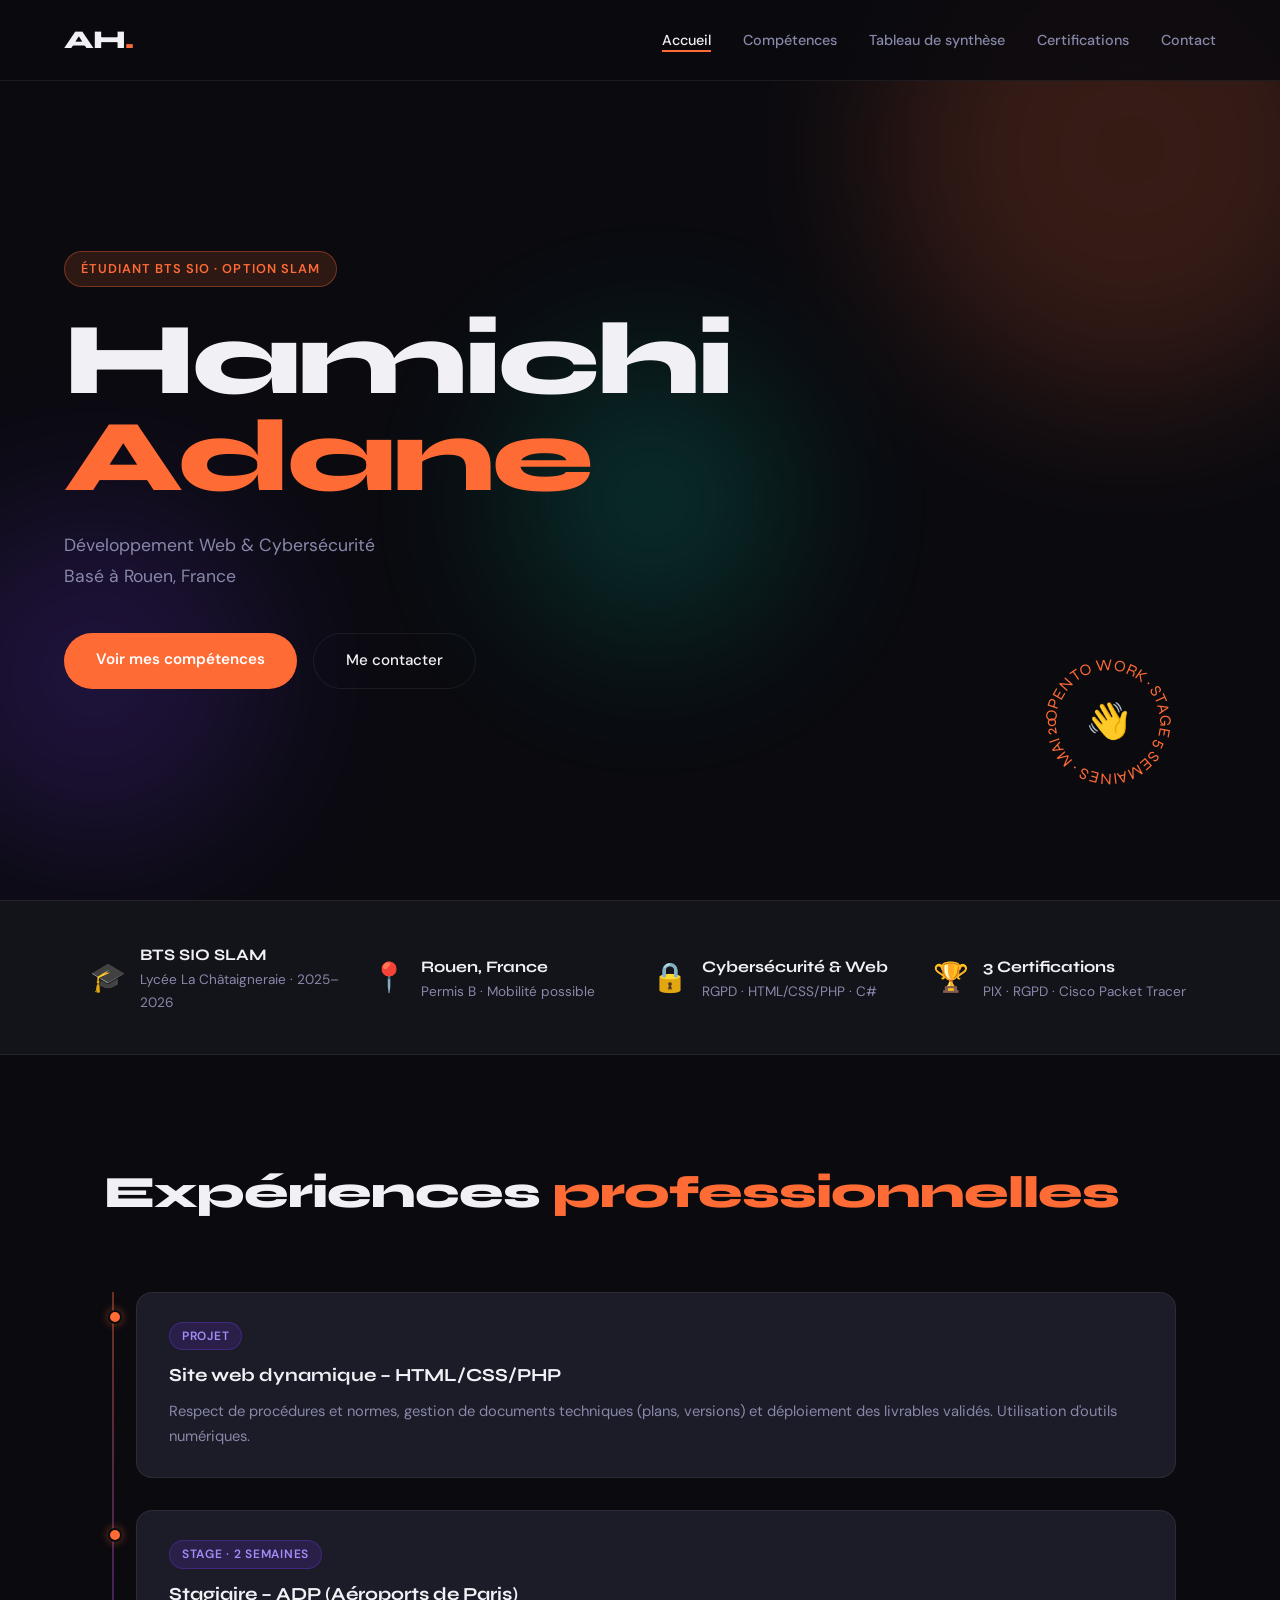
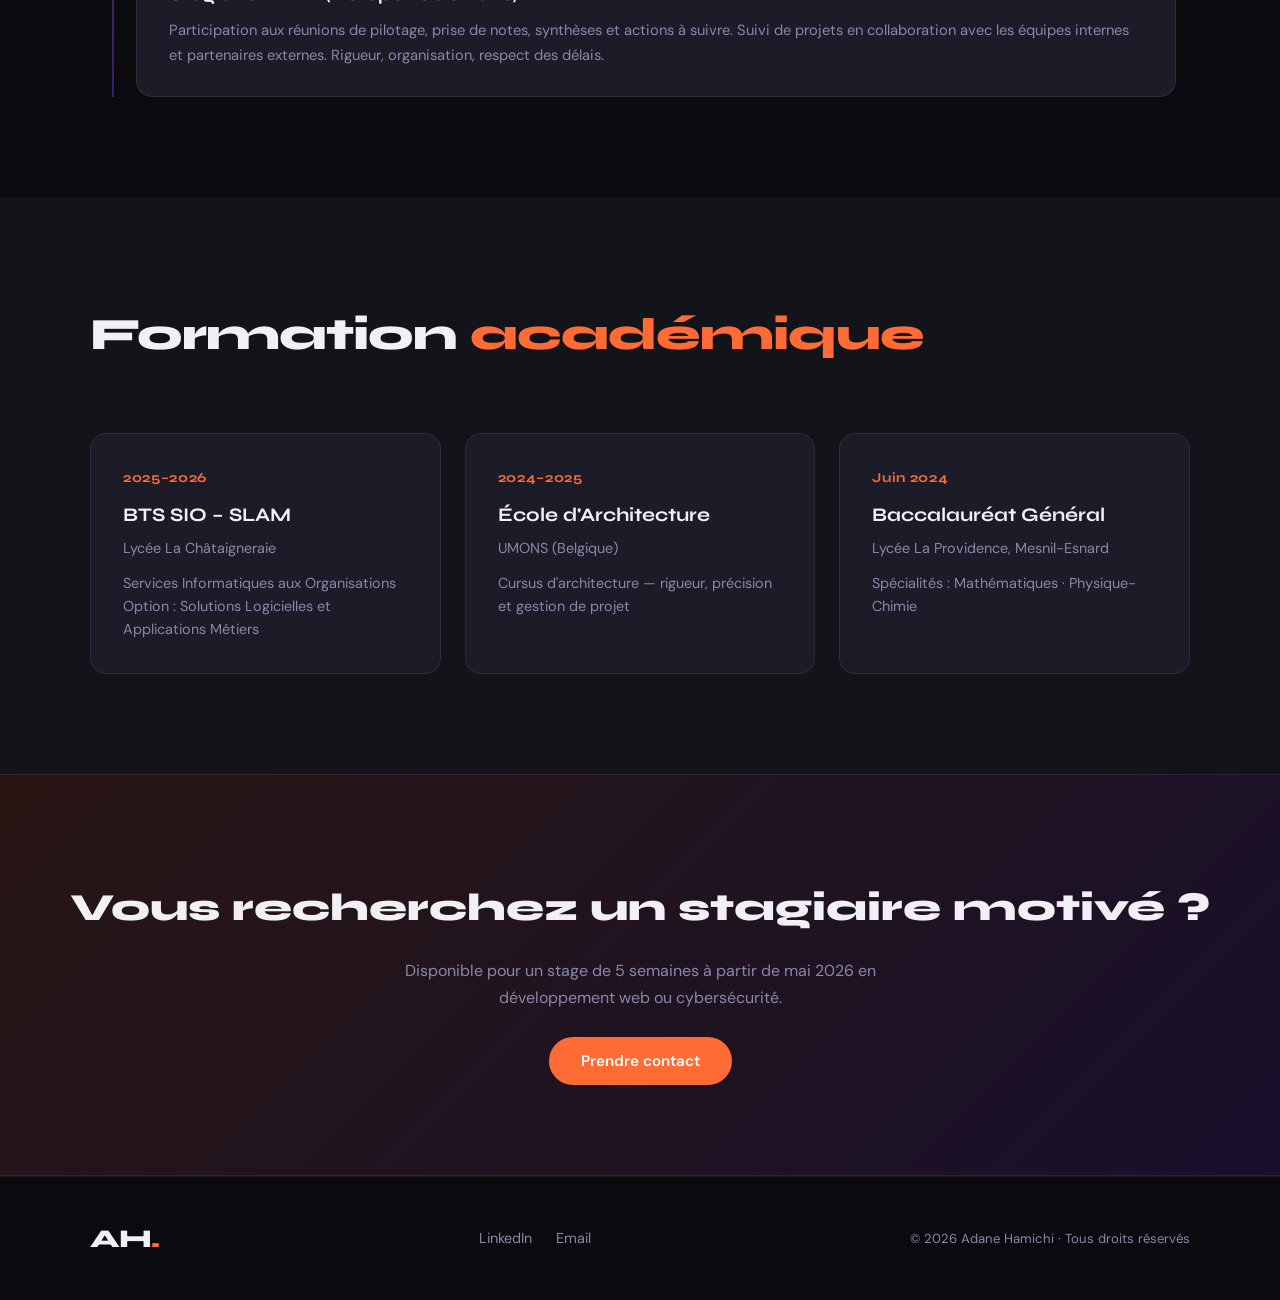
==== index.html @ 5dee163d "Add files via upload" ====
<!DOCTYPE html>
<html lang="fr">
<head>
  <meta charset="UTF-8" />
  <meta name="viewport" content="width=device-width, initial-scale=1.0"/>
  <title>Adane Hamichi – Portfolio</title>
  <link rel="stylesheet" href="style.css" />
  <link href="https://fonts.googleapis.com/css2?family=Syne:wght@400;600;700;800&family=DM+Sans:ital,wght@0,300;0,400;0,500;1,300&display=swap" rel="stylesheet">
</head>
<body>

  <!-- NAV -->
  <nav class="navbar">
    <div class="nav-logo">AH<span class="dot">.</span></div>
    <ul class="nav-links">
      <li><a href="index.html" class="active">Accueil</a></li>
      <li><a href="competences.html">Compétences</a></li>
      <li><a href="synthese.html">Tableau de synthèse</a></li>
      <li><a href="certifications.html">Certifications</a></li>
      <li><a href="contact.html">Contact</a></li>
    </ul>
    <div class="burger" onclick="toggleMenu()">&#9776;</div>
  </nav>

  <!-- HERO -->
  <section class="hero">
    <div class="hero-bg">
      <div class="blob blob1"></div>
      <div class="blob blob2"></div>
      <div class="blob blob3"></div>
    </div>
    <div class="hero-content">
      <span class="tag animate-fade">Étudiant BTS SIO · Option SLAM</span>
      <h1 class="animate-up">Hamichi<br><span class="accent">Adane</span></h1>
      <p class="hero-sub animate-up delay1">Développement Web &amp; Cybersécurité<br>Basé à Rouen, France</p>
      <div class="hero-btns animate-up delay2">
        <a href="competences.html" class="btn-primary">Voir mes compétences</a>
        <a href="contact.html" class="btn-outline">Me contacter</a>
      </div>
    </div>
    <div class="hero-badge animate-fade delay3">
      <div class="badge-ring">
        <svg viewBox="0 0 100 100" class="badge-svg">
          <path id="circle" d="M 50,50 m -37,0 a 37,37 0 1,1 74,0 a 37,37 0 1,1 -74,0" fill="none"/>
          <text font-size="11.5" fill="var(--accent)" font-family="Syne">
            <textPath href="#circle">OPEN TO WORK · STAGE 5 SEMAINES · MAI 2026 · </textPath>
          </text>
        </svg>
        <div class="badge-center">👋</div>
      </div>
    </div>
  </section>

  <!-- ABOUT STRIP -->
  <section class="about-strip">
    <div class="strip-grid">
      <div class="strip-card">
        <span class="strip-icon">🎓</span>
        <div>
          <strong>BTS SIO SLAM</strong>
          <p>Lycée La Châtaigneraie · 2025–2026</p>
        </div>
      </div>
      <div class="strip-card">
        <span class="strip-icon">📍</span>
        <div>
          <strong>Rouen, France</strong>
          <p>Permis B · Mobilité possible</p>
        </div>
      </div>
      <div class="strip-card">
        <span class="strip-icon">🔒</span>
        <div>
          <strong>Cybersécurité &amp; Web</strong>
          <p>RGPD · HTML/CSS/PHP · C#</p>
        </div>
      </div>
      <div class="strip-card">
        <span class="strip-icon">🏆</span>
        <div>
          <strong>3 Certifications</strong>
          <p>PIX · RGPD · Cisco Packet Tracer</p>
        </div>
      </div>
    </div>
  </section>

  <!-- EXPERIENCE -->
  <section class="section">
    <h2 class="section-title">Expériences <span class="accent">professionnelles</span></h2>
    <div class="timeline">
      <div class="tl-item">
        <div class="tl-dot"></div>
        <div class="tl-card">
          <span class="tl-tag">Projet</span>
          <h3>Site web dynamique – HTML/CSS/PHP</h3>
          <p>Respect de procédures et normes, gestion de documents techniques (plans, versions) et déploiement des livrables validés. Utilisation d'outils numériques.</p>
        </div>
      </div>
      <div class="tl-item">
        <div class="tl-dot"></div>
        <div class="tl-card">
          <span class="tl-tag">Stage · 2 semaines</span>
          <h3>Stagiaire – ADP (Aéroports de Paris)</h3>
          <p>Participation aux réunions de pilotage, prise de notes, synthèses et actions à suivre. Suivi de projets en collaboration avec les équipes internes et partenaires externes. Rigueur, organisation, respect des délais.</p>
        </div>
      </div>
    </div>
  </section>

  <!-- FORMATIONS -->
  <section class="section section-dark">
    <h2 class="section-title">Formation <span class="accent">académique</span></h2>
    <div class="edu-grid">
      <div class="edu-card">
        <div class="edu-year">2025–2026</div>
        <h3>BTS SIO – SLAM</h3>
        <p>Lycée La Châtaigneraie</p>
        <p class="edu-detail">Services Informatiques aux Organisations<br>Option : Solutions Logicielles et Applications Métiers</p>
      </div>
      <div class="edu-card">
        <div class="edu-year">2024–2025</div>
        <h3>École d'Architecture</h3>
        <p>UMONS (Belgique)</p>
        <p class="edu-detail">Cursus d'architecture — rigueur, précision et gestion de projet</p>
      </div>
      <div class="edu-card">
        <div class="edu-year">Juin 2024</div>
        <h3>Baccalauréat Général</h3>
        <p>Lycée La Providence, Mesnil-Esnard</p>
        <p class="edu-detail">Spécialités : Mathématiques · Physique-Chimie</p>
      </div>
    </div>
  </section>

  <!-- CTA -->
  <section class="cta-section">
    <h2>Vous recherchez un stagiaire motivé ?</h2>
    <p>Disponible pour un stage de 5 semaines à partir de mai 2026 en développement web ou cybersécurité.</p>
    <a href="contact.html" class="btn-primary">Prendre contact</a>
  </section>

  <!-- FOOTER -->
  <footer class="footer">
    <div class="footer-inner">
      <span class="nav-logo">AH<span class="dot">.</span></span>
      <div class="footer-links">
        <a href="https://www.linkedin.com/in/adane-hamichi-792073328/" target="_blank">LinkedIn</a>
        <a href="mailto:adane.hamichi@campus-la-chataigneraie.org">Email</a>
      </div>
      <p>© 2026 Adane Hamichi · Tous droits réservés</p>
    </div>
  </footer>

  <script>
    function toggleMenu() {
      document.querySelector('.nav-links').classList.toggle('open');
    }
  </script>
</body>
</html>
---- style.css ----
/* ===========================
   ROOT & RESET
=========================== */
:root {
  --bg: #0a0a0f;
  --surface: #13131a;
  --surface2: #1c1c28;
  --accent: #ff6b35;
  --accent2: #7c3aff;
  --accent3: #00d4aa;
  --text: #f0f0f5;
  --text-muted: #8888aa;
  --border: rgba(255,255,255,0.07);
  --radius: 16px;
  --font-head: 'Syne', sans-serif;
  --font-body: 'DM Sans', sans-serif;
}

*, *::before, *::after { box-sizing: border-box; margin: 0; padding: 0; }
html { scroll-behavior: smooth; }

body {
  background: var(--bg);
  color: var(--text);
  font-family: var(--font-body);
  font-size: 16px;
  line-height: 1.7;
  overflow-x: hidden;
}

a { text-decoration: none; color: inherit; }
ul { list-style: none; }
img { max-width: 100%; display: block; }

/* ===========================
   NAVBAR
=========================== */
.navbar {
  position: fixed;
  top: 0; left: 0; right: 0;
  z-index: 1000;
  display: flex;
  align-items: center;
  justify-content: space-between;
  padding: 18px 5%;
  background: rgba(10,10,15,0.85);
  backdrop-filter: blur(16px);
  border-bottom: 1px solid var(--border);
}

.nav-logo {
  font-family: var(--font-head);
  font-size: 1.6rem;
  font-weight: 800;
  letter-spacing: -1px;
}
.nav-logo .dot { color: var(--accent); }

.nav-links {
  display: flex;
  gap: 2rem;
}
.nav-links a {
  font-size: 0.9rem;
  font-weight: 500;
  color: var(--text-muted);
  transition: color 0.2s;
  position: relative;
}
.nav-links a::after {
  content: '';
  position: absolute;
  bottom: -3px; left: 0;
  height: 2px; width: 0;
  background: var(--accent);
  transition: width 0.3s;
}
.nav-links a:hover, .nav-links a.active {
  color: var(--text);
}
.nav-links a:hover::after, .nav-links a.active::after {
  width: 100%;
}

.burger {
  display: none;
  font-size: 1.5rem;
  cursor: pointer;
  color: var(--text);
}

/* ===========================
   HERO
=========================== */
.hero {
  min-height: 100vh;
  display: flex;
  align-items: center;
  padding: 120px 5% 80px;
  position: relative;
  overflow: hidden;
}

.hero-bg {
  position: absolute;
  inset: 0;
  z-index: 0;
}

.blob {
  position: absolute;
  border-radius: 50%;
  filter: blur(80px);
  opacity: 0.18;
}
.blob1 {
  width: 500px; height: 500px;
  background: var(--accent);
  top: -100px; right: -100px;
  animation: float1 8s ease-in-out infinite;
}
.blob2 {
  width: 350px; height: 350px;
  background: var(--accent2);
  bottom: 50px; left: -80px;
  animation: float2 10s ease-in-out infinite;
}
.blob3 {
  width: 280px; height: 280px;
  background: var(--accent3);
  top: 40%; left: 40%;
  animation: float1 12s ease-in-out infinite reverse;
}

@keyframes float1 {
  0%,100% { transform: translateY(0) scale(1); }
  50% { transform: translateY(-30px) scale(1.05); }
}
@keyframes float2 {
  0%,100% { transform: translateY(0) scale(1); }
  50% { transform: translateY(20px) scale(0.95); }
}

.hero-content {
  position: relative;
  z-index: 1;
  max-width: 650px;
}

.tag {
  display: inline-block;
  background: rgba(255,107,53,0.15);
  border: 1px solid rgba(255,107,53,0.35);
  color: var(--accent);
  font-size: 0.8rem;
  font-weight: 600;
  letter-spacing: 0.08em;
  text-transform: uppercase;
  padding: 6px 16px;
  border-radius: 100px;
  margin-bottom: 24px;
}

.hero-content h1 {
  font-family: var(--font-head);
  font-size: clamp(3.5rem, 8vw, 7rem);
  font-weight: 800;
  line-height: 0.95;
  letter-spacing: -3px;
  margin-bottom: 24px;
}

.accent { color: var(--accent); }

.hero-sub {
  font-size: 1.1rem;
  color: var(--text-muted);
  margin-bottom: 40px;
  line-height: 1.8;
}

.hero-btns {
  display: flex;
  gap: 16px;
  flex-wrap: wrap;
}

.btn-primary {
  background: var(--accent);
  color: #fff;
  padding: 14px 32px;
  border-radius: 100px;
  font-weight: 600;
  font-size: 0.95rem;
  transition: transform 0.2s, box-shadow 0.2s;
  box-shadow: 0 0 0 0 rgba(255,107,53,0.4);
}
.btn-primary:hover {
  transform: translateY(-2px);
  box-shadow: 0 8px 30px rgba(255,107,53,0.35);
}

.btn-outline {
  border: 1.5px solid var(--border);
  color: var(--text);
  padding: 14px 32px;
  border-radius: 100px;
  font-weight: 500;
  font-size: 0.95rem;
  transition: border-color 0.2s, background 0.2s;
}
.btn-outline:hover {
  border-color: var(--accent);
  background: rgba(255,107,53,0.08);
}

.hero-badge {
  position: absolute;
  right: 8%;
  bottom: 12%;
  z-index: 1;
}
.badge-ring {
  position: relative;
  width: 140px; height: 140px;
}
.badge-svg {
  width: 140px; height: 140px;
  animation: spin 18s linear infinite;
}
@keyframes spin { to { transform: rotate(360deg); } }
.badge-center {
  position: absolute;
  inset: 0;
  display: flex;
  align-items: center;
  justify-content: center;
  font-size: 2.2rem;
}

/* ===========================
   ANIMATIONS
=========================== */
.animate-fade { animation: fadeIn 0.8s ease both; }
.animate-up { animation: slideUp 0.8s ease both; }
.delay1 { animation-delay: 0.2s; }
.delay2 { animation-delay: 0.4s; }
.delay3 { animation-delay: 0.6s; }

@keyframes fadeIn {
  from { opacity: 0; }
  to { opacity: 1; }
}
@keyframes slideUp {
  from { opacity: 0; transform: translateY(30px); }
  to { opacity: 1; transform: translateY(0); }
}

/* ===========================
   ABOUT STRIP
=========================== */
.about-strip {
  background: var(--surface);
  border-top: 1px solid var(--border);
  border-bottom: 1px solid var(--border);
  padding: 40px 5%;
}
.strip-grid {
  display: grid;
  grid-template-columns: repeat(auto-fit, minmax(200px, 1fr));
  gap: 24px;
  max-width: 1100px;
  margin: 0 auto;
}
.strip-card {
  display: flex;
  align-items: center;
  gap: 14px;
}
.strip-icon {
  font-size: 1.8rem;
  flex-shrink: 0;
}
.strip-card strong {
  font-family: var(--font-head);
  font-size: 1rem;
  display: block;
}
.strip-card p {
  color: var(--text-muted);
  font-size: 0.85rem;
}

/* ===========================
   SECTIONS
=========================== */
.section {
  padding: 100px 5%;
  max-width: 1200px;
  margin: 0 auto;
}
.section-dark {
  background: var(--surface);
  max-width: 100%;
  padding: 100px 5%;
}
.section-dark > * { max-width: 1100px; margin-left: auto; margin-right: auto; }

.section-title {
  font-family: var(--font-head);
  font-size: clamp(1.8rem, 4vw, 2.8rem);
  font-weight: 800;
  letter-spacing: -1px;
  margin-bottom: 60px;
}

/* ===========================
   TIMELINE
=========================== */
.timeline {
  display: flex;
  flex-direction: column;
  gap: 32px;
  position: relative;
  padding-left: 32px;
}
.timeline::before {
  content: '';
  position: absolute;
  left: 8px;
  top: 0; bottom: 0;
  width: 2px;
  background: linear-gradient(to bottom, var(--accent), var(--accent2));
  opacity: 0.4;
}

.tl-item {
  position: relative;
}
.tl-dot {
  position: absolute;
  left: -28px;
  top: 18px;
  width: 14px; height: 14px;
  background: var(--accent);
  border-radius: 50%;
  border: 2px solid var(--bg);
  box-shadow: 0 0 10px rgba(255,107,53,0.5);
}

.tl-card {
  background: var(--surface2);
  border: 1px solid var(--border);
  border-radius: var(--radius);
  padding: 28px 32px;
  transition: border-color 0.2s;
}
.tl-card:hover {
  border-color: rgba(255,107,53,0.4);
}
.tl-tag {
  display: inline-block;
  background: rgba(124,58,255,0.15);
  border: 1px solid rgba(124,58,255,0.3);
  color: #a78bfa;
  font-size: 0.75rem;
  font-weight: 600;
  padding: 3px 12px;
  border-radius: 100px;
  margin-bottom: 10px;
  text-transform: uppercase;
  letter-spacing: 0.06em;
}
.tl-card h3 {
  font-family: var(--font-head);
  font-size: 1.15rem;
  font-weight: 700;
  margin-bottom: 8px;
}
.tl-card p { color: var(--text-muted); font-size: 0.92rem; }

/* ===========================
   EDU GRID
=========================== */
.edu-grid {
  display: grid;
  grid-template-columns: repeat(auto-fit, minmax(280px, 1fr));
  gap: 24px;
  max-width: 1100px;
  margin: 0 auto;
}
.edu-card {
  background: var(--surface2);
  border: 1px solid var(--border);
  border-radius: var(--radius);
  padding: 32px;
  transition: transform 0.2s, border-color 0.2s;
}
.edu-card:hover {
  transform: translateY(-4px);
  border-color: rgba(255,107,53,0.35);
}
.edu-year {
  color: var(--accent);
  font-family: var(--font-head);
  font-size: 0.85rem;
  font-weight: 700;
  letter-spacing: 0.05em;
  margin-bottom: 10px;
}
.edu-card h3 {
  font-family: var(--font-head);
  font-size: 1.2rem;
  font-weight: 700;
  margin-bottom: 4px;
}
.edu-card > p { color: var(--text-muted); font-size: 0.9rem; }
.edu-detail {
  margin-top: 12px;
  color: var(--text-muted);
  font-size: 0.85rem;
  line-height: 1.6;
}

/* ===========================
   CTA
=========================== */
.cta-section {
  background: linear-gradient(135deg, rgba(255,107,53,0.12), rgba(124,58,255,0.12));
  border-top: 1px solid var(--border);
  border-bottom: 1px solid var(--border);
  padding: 100px 5%;
  text-align: center;
}
.cta-section h2 {
  font-family: var(--font-head);
  font-size: clamp(1.6rem, 4vw, 2.4rem);
  font-weight: 800;
  margin-bottom: 16px;
}
.cta-section p {
  color: var(--text-muted);
  max-width: 500px;
  margin: 0 auto 36px;
}

/* ===========================
   FOOTER
=========================== */
.footer {
  padding: 40px 5%;
  border-top: 1px solid var(--border);
}
.footer-inner {
  max-width: 1100px;
  margin: 0 auto;
  display: flex;
  align-items: center;
  justify-content: space-between;
  flex-wrap: wrap;
  gap: 16px;
}
.footer-links {
  display: flex;
  gap: 24px;
}
.footer-links a {
  color: var(--text-muted);
  font-size: 0.9rem;
  transition: color 0.2s;
}
.footer-links a:hover { color: var(--accent); }
.footer p { color: var(--text-muted); font-size: 0.82rem; }

/* ===========================
   PAGE HERO (inner pages)
=========================== */
.page-hero {
  padding: 140px 5% 60px;
  text-align: center;
  position: relative;
  overflow: hidden;
}
.page-hero::before {
  content: '';
  position: absolute;
  top: 0; left: 50%;
  transform: translateX(-50%);
  width: 600px; height: 300px;
  background: radial-gradient(ellipse, rgba(255,107,53,0.12) 0%, transparent 70%);
}
.page-hero h1 {
  font-family: var(--font-head);
  font-size: clamp(2.5rem, 6vw, 5rem);
  font-weight: 800;
  letter-spacing: -2px;
  margin-bottom: 16px;
  position: relative;
}
.page-hero p {
  color: var(--text-muted);
  font-size: 1.05rem;
  max-width: 500px;
  margin: 0 auto;
  position: relative;
}

/* ===========================
   SKILL BARS (competences)
=========================== */
.skills-section {
  padding: 60px 5% 100px;
  max-width: 1100px;
  margin: 0 auto;
}

.skills-grid {
  display: grid;
  grid-template-columns: repeat(auto-fit, minmax(320px, 1fr));
  gap: 40px;
  margin-bottom: 60px;
}

.skill-group h3 {
  font-family: var(--font-head);
  font-size: 1rem;
  font-weight: 700;
  letter-spacing: 0.06em;
  text-transform: uppercase;
  color: var(--accent);
  margin-bottom: 20px;
  padding-bottom: 10px;
  border-bottom: 1px solid var(--border);
}

.skill-item {
  margin-bottom: 18px;
}
.skill-label {
  display: flex;
  justify-content: space-between;
  margin-bottom: 6px;
  font-size: 0.9rem;
}
.skill-label span:last-child { color: var(--text-muted); font-size: 0.8rem; }
.skill-bar {
  height: 6px;
  background: var(--surface2);
  border-radius: 100px;
  overflow: hidden;
}
.skill-fill {
  height: 100%;
  border-radius: 100px;
  background: linear-gradient(90deg, var(--accent), var(--accent2));
  transform-origin: left;
  animation: grow 1s ease both;
  animation-delay: var(--d, 0s);
}
@keyframes grow {
  from { transform: scaleX(0); }
  to { transform: scaleX(1); }
}

.tech-tags {
  display: flex;
  flex-wrap: wrap;
  gap: 10px;
  margin-top: 16px;
}
.tech-tag {
  background: var(--surface2);
  border: 1px solid var(--border);
  padding: 6px 16px;
  border-radius: 100px;
  font-size: 0.85rem;
  transition: border-color 0.2s, color 0.2s;
}
.tech-tag:hover {
  border-color: var(--accent);
  color: var(--accent);
}

/* ===========================
   TABLEAU DE SYNTHESE
=========================== */
.synthese-section {
  padding: 60px 5% 100px;
  max-width: 1300px;
  margin: 0 auto;
  overflow-x: auto;
}

.synthese-info {
  display: grid;
  grid-template-columns: repeat(auto-fit, minmax(240px, 1fr));
  gap: 20px;
  margin-bottom: 50px;
}
.info-card {
  background: var(--surface);
  border: 1px solid var(--border);
  border-radius: var(--radius);
  padding: 20px 24px;
}
.info-card label {
  display: block;
  color: var(--text-muted);
  font-size: 0.78rem;
  text-transform: uppercase;
  letter-spacing: 0.07em;
  margin-bottom: 4px;
}
.info-card strong {
  font-family: var(--font-head);
  font-size: 1rem;
  font-weight: 700;
}
.info-card a { color: var(--accent); }
.info-card a:hover { text-decoration: underline; }

.synthese-table-wrap {
  overflow-x: auto;
  border-radius: var(--radius);
  border: 1px solid var(--border);
}

table {
  width: 100%;
  border-collapse: collapse;
  min-width: 900px;
}
thead th {
  background: var(--surface2);
  padding: 14px 16px;
  font-family: var(--font-head);
  font-size: 0.8rem;
  font-weight: 700;
  text-align: left;
  letter-spacing: 0.04em;
  border-bottom: 2px solid var(--border);
  color: var(--text-muted);
  text-transform: uppercase;
}
thead th:first-child { color: var(--accent); }
tbody tr {
  border-bottom: 1px solid var(--border);
  transition: background 0.15s;
}
tbody tr:hover { background: rgba(255,255,255,0.03); }
tbody td {
  padding: 14px 16px;
  font-size: 0.88rem;
  vertical-align: top;
}
.check {
  display: inline-block;
  width: 24px; height: 24px;
  background: rgba(0,212,170,0.2);
  border: 1.5px solid var(--accent3);
  border-radius: 6px;
  text-align: center;
  line-height: 22px;
  font-size: 0.9rem;
  color: var(--accent3);
}
.empty {
  display: inline-block;
  width: 24px; height: 24px;
  background: var(--surface2);
  border: 1.5px solid var(--border);
  border-radius: 6px;
}
.section-header td {
  background: var(--surface2);
  color: var(--accent);
  font-family: var(--font-head);
  font-weight: 700;
  font-size: 0.85rem;
  letter-spacing: 0.05em;
  text-transform: uppercase;
  padding: 10px 16px;
  border-bottom: 1px solid var(--border);
}

/* ===========================
   CERTIFICATIONS
=========================== */
.certs-section {
  padding: 60px 5% 100px;
  max-width: 1100px;
  margin: 0 auto;
}
.certs-grid {
  display: grid;
  grid-template-columns: repeat(auto-fit, minmax(300px, 1fr));
  gap: 28px;
}
.cert-card {
  background: var(--surface);
  border: 1px solid var(--border);
  border-radius: var(--radius);
  padding: 36px;
  position: relative;
  overflow: hidden;
  transition: transform 0.2s, border-color 0.2s;
}
.cert-card::before {
  content: '';
  position: absolute;
  top: 0; left: 0; right: 0;
  height: 3px;
  background: var(--card-color, var(--accent));
}
.cert-card:hover {
  transform: translateY(-6px);
  border-color: var(--card-color, var(--accent));
}
.cert-icon {
  font-size: 2.5rem;
  margin-bottom: 16px;
}
.cert-card h3 {
  font-family: var(--font-head);
  font-size: 1.3rem;
  font-weight: 800;
  margin-bottom: 8px;
}
.cert-card .cert-org {
  color: var(--text-muted);
  font-size: 0.88rem;
  margin-bottom: 16px;
}
.cert-card p {
  color: var(--text-muted);
  font-size: 0.88rem;
  line-height: 1.6;
}
.cert-badge {
  display: inline-block;
  margin-top: 20px;
  padding: 5px 14px;
  border-radius: 100px;
  font-size: 0.78rem;
  font-weight: 600;
  background: rgba(255,255,255,0.06);
  border: 1px solid var(--border);
}

/* ===========================
   CONTACT
=========================== */
.contact-section {
  padding: 60px 5% 100px;
  max-width: 900px;
  margin: 0 auto;
}
.contact-grid {
  display: grid;
  grid-template-columns: 1fr 1.5fr;
  gap: 60px;
}
.contact-info h3 {
  font-family: var(--font-head);
  font-size: 1.2rem;
  font-weight: 700;
  margin-bottom: 30px;
}
.contact-item {
  display: flex;
  align-items: flex-start;
  gap: 14px;
  margin-bottom: 24px;
}
.contact-item-icon {
  font-size: 1.3rem;
  flex-shrink: 0;
  margin-top: 2px;
}
.contact-item strong {
  display: block;
  font-size: 0.8rem;
  text-transform: uppercase;
  letter-spacing: 0.07em;
  color: var(--text-muted);
  margin-bottom: 2px;
}
.contact-item a { color: var(--accent); }
.contact-item a:hover { text-decoration: underline; }

.contact-form label {
  display: block;
  font-size: 0.82rem;
  text-transform: uppercase;
  letter-spacing: 0.06em;
  color: var(--text-muted);
  margin-bottom: 6px;
}
.contact-form input,
.contact-form textarea {
  width: 100%;
  background: var(--surface);
  border: 1px solid var(--border);
  border-radius: 10px;
  padding: 12px 16px;
  color: var(--text);
  font-family: var(--font-body);
  font-size: 0.95rem;
  transition: border-color 0.2s;
  margin-bottom: 20px;
  resize: vertical;
}
.contact-form input:focus,
.contact-form textarea:focus {
  outline: none;
  border-color: var(--accent);
}
.contact-form textarea { min-height: 140px; }
.contact-form .btn-primary { width: 100%; text-align: center; display: block; border: none; cursor: pointer; }

/* ===========================
   RESPONSIVE
=========================== */
@media (max-width: 768px) {
  .nav-links { display: none; flex-direction: column; position: fixed; top: 70px; left: 0; right: 0; background: var(--surface); padding: 20px 5%; border-bottom: 1px solid var(--border); gap: 16px; }
  .nav-links.open { display: flex; }
  .burger { display: block; }
  .hero { padding-top: 100px; }
  .hero-badge { display: none; }
  .contact-grid { grid-template-columns: 1fr; }
}
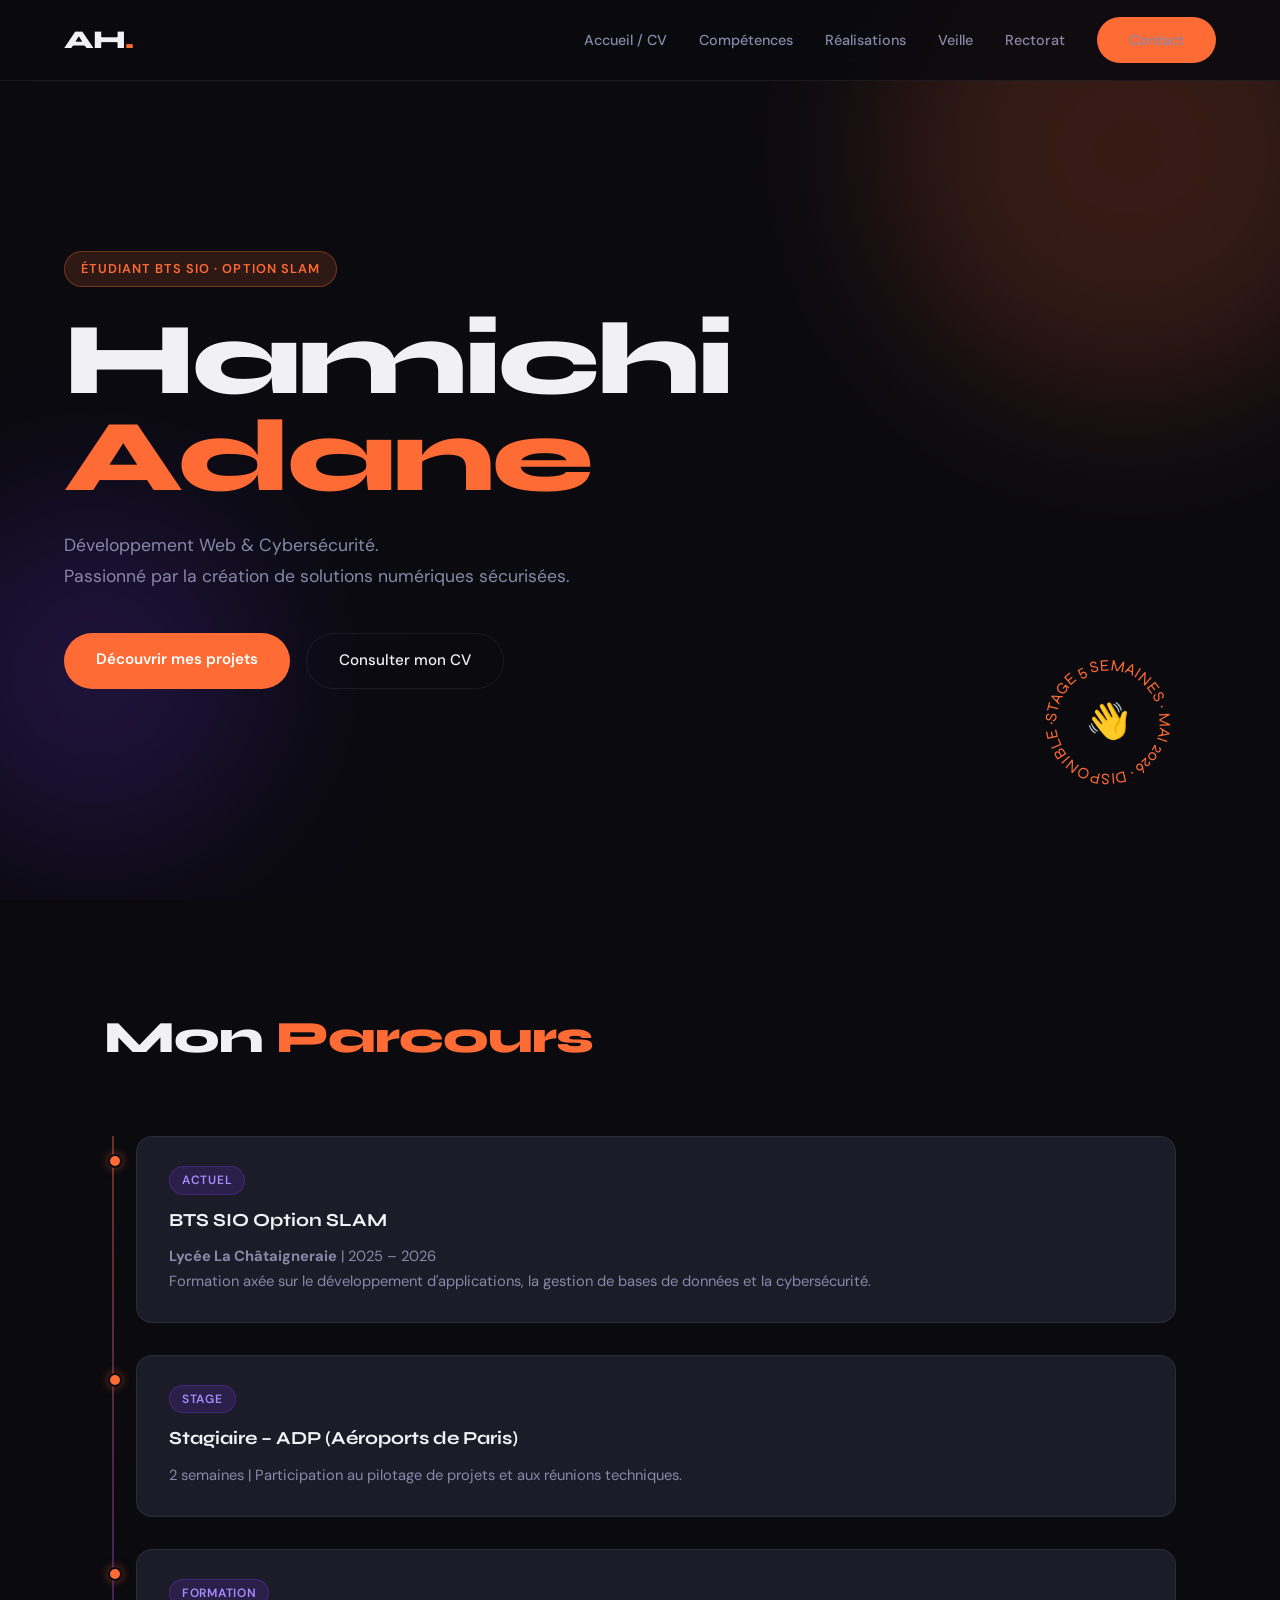
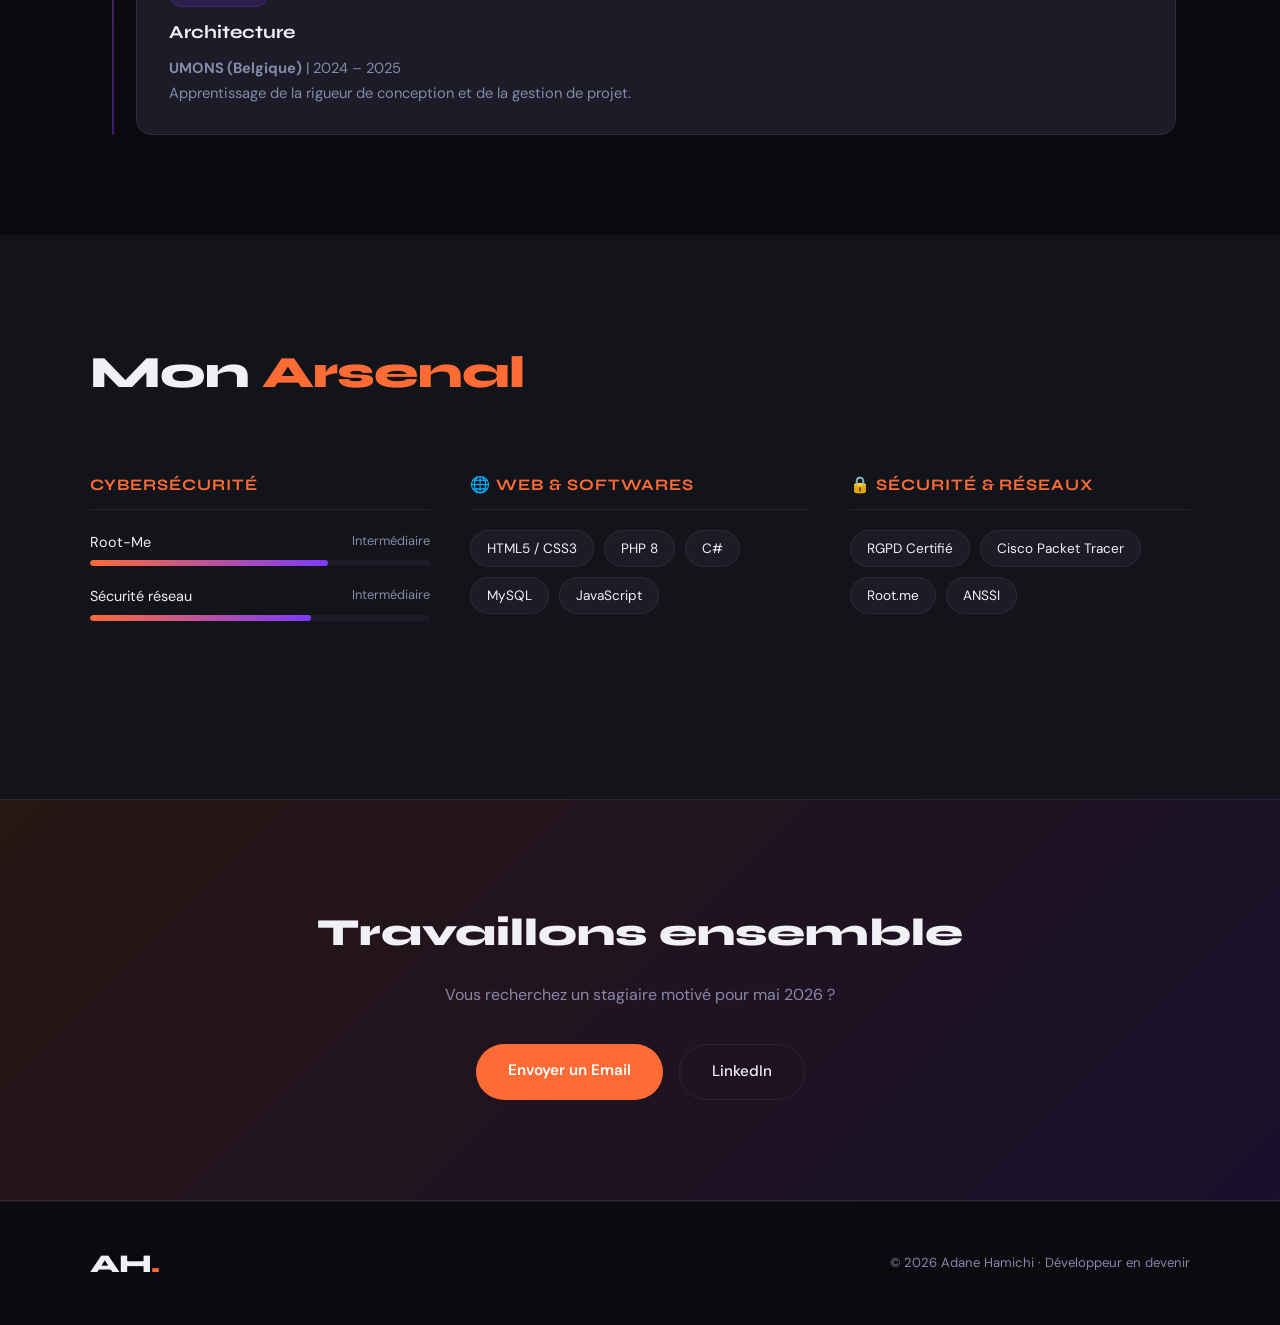
==== commit 8c4e9f26: "Add files via upload" ====
--- a/index.html
+++ b/index.html
@@ -9,33 +9,31 @@
 </head>
 <body>
 
-  <!-- NAV -->
   <nav class="navbar">
-    <div class="nav-logo">AH<span class="dot">.</span></div>
-    <ul class="nav-links">
-      <li><a href="index.html" class="active">Accueil</a></li>
-      <li><a href="competences.html">Compétences</a></li>
-      <li><a href="synthese.html">Tableau de synthèse</a></li>
-      <li><a href="certifications.html">Certifications</a></li>
-      <li><a href="contact.html">Contact</a></li>
-    </ul>
-    <div class="burger" onclick="toggleMenu()">&#9776;</div>
-  </nav>
+  <div class="nav-logo">AH<span class="dot">.</span></div>
+  <ul class="nav-links">
+  <li><a href="index.html">Accueil / CV</a></li>
+  <li><a href="competences.html">Compétences</a></li>
+  <li><a href="realisations.html">Réalisations</a></li>
+  <li><a href="veille.html">Veille</a></li>
+  <li><a href="rectorat.html">Rectorat</a></li>
+  <li><a href="#contact" class="btn-primary">Contact</a></li>
+</ul>
+  <div class="burger" onclick="toggleMenu()">&#9776;</div>
+</nav>
 
-  <!-- HERO -->
   <section class="hero">
     <div class="hero-bg">
       <div class="blob blob1"></div>
       <div class="blob blob2"></div>
-      <div class="blob blob3"></div>
     </div>
     <div class="hero-content">
       <span class="tag animate-fade">Étudiant BTS SIO · Option SLAM</span>
       <h1 class="animate-up">Hamichi<br><span class="accent">Adane</span></h1>
-      <p class="hero-sub animate-up delay1">Développement Web &amp; Cybersécurité<br>Basé à Rouen, France</p>
+      <p class="hero-sub animate-up delay1">Développement Web & Cybersécurité.<br>Passionné par la création de solutions numériques sécurisées.</p>
       <div class="hero-btns animate-up delay2">
-        <a href="competences.html" class="btn-primary">Voir mes compétences</a>
-        <a href="contact.html" class="btn-outline">Me contacter</a>
+        <a href="realisations.html" class="btn-primary">Découvrir mes projets</a>
+        <a href="#cv" class="btn-outline">Consulter mon CV</a>
       </div>
     </div>
     <div class="hero-badge animate-fade delay3">
@@ -43,7 +41,7 @@
         <svg viewBox="0 0 100 100" class="badge-svg">
           <path id="circle" d="M 50,50 m -37,0 a 37,37 0 1,1 74,0 a 37,37 0 1,1 -74,0" fill="none"/>
           <text font-size="11.5" fill="var(--accent)" font-family="Syne">
-            <textPath href="#circle">OPEN TO WORK · STAGE 5 SEMAINES · MAI 2026 · </textPath>
+            <textPath href="#circle">STAGE 5 SEMAINES · MAI 2026 · DISPONIBLE · </textPath>
           </text>
         </svg>
         <div class="badge-center">👋</div>
@@ -51,104 +49,102 @@
     </div>
   </section>
 
-  <!-- ABOUT STRIP -->
-  <section class="about-strip">
-    <div class="strip-grid">
-      <div class="strip-card">
-        <span class="strip-icon">🎓</span>
-        <div>
-          <strong>BTS SIO SLAM</strong>
-          <p>Lycée La Châtaigneraie · 2025–2026</p>
+  <section id="cv" class="section">
+    <h2 class="section-title">Mon <span class="accent">Parcours</span></h2>
+    
+    <div class="timeline">
+      <div class="tl-item">
+        <div class="tl-dot"></div>
+        <div class="tl-card">
+          <span class="tl-tag">Actuel</span>
+          <h3>BTS SIO Option SLAM</h3>
+          <p><strong>Lycée La Châtaigneraie</strong> | 2025 – 2026</p>
+          <p>Formation axée sur le développement d'applications, la gestion de bases de données et la cybersécurité.</p>
         </div>
       </div>
-      <div class="strip-card">
-        <span class="strip-icon">📍</span>
-        <div>
-          <strong>Rouen, France</strong>
-          <p>Permis B · Mobilité possible</p>
+      <div class="tl-item">
+        <div class="tl-dot"></div>
+        <div class="tl-card">
+          <span class="tl-tag">Stage</span>
+          <h3>Stagiaire – ADP (Aéroports de Paris)</h3>
+          <p>2 semaines | Participation au pilotage de projets et aux réunions techniques.</p>
         </div>
       </div>
-      <div class="strip-card">
-        <span class="strip-icon">🔒</span>
-        <div>
-          <strong>Cybersécurité &amp; Web</strong>
-          <p>RGPD · HTML/CSS/PHP · C#</p>
-        </div>
-      </div>
-      <div class="strip-card">
-        <span class="strip-icon">🏆</span>
-        <div>
-          <strong>3 Certifications</strong>
-          <p>PIX · RGPD · Cisco Packet Tracer</p>
+      <div class="tl-item">
+        <div class="tl-dot"></div>
+        <div class="tl-card">
+          <span class="tl-tag">Formation</span>
+          <h3>Architecture</h3>
+          <p><strong>UMONS (Belgique)</strong> | 2024 – 2025</p>
+          <p>Apprentissage de la rigueur de conception et de la gestion de projet.</p>
         </div>
       </div>
     </div>
   </section>
 
-  <!-- EXPERIENCE -->
-  <section class="section">
-    <h2 class="section-title">Expériences <span class="accent">professionnelles</span></h2>
-    <div class="timeline">
-      <div class="tl-item">
-        <div class="tl-dot"></div>
-        <div class="tl-card">
-          <span class="tl-tag">Projet</span>
-          <h3>Site web dynamique – HTML/CSS/PHP</h3>
-          <p>Respect de procédures et normes, gestion de documents techniques (plans, versions) et déploiement des livrables validés. Utilisation d'outils numériques.</p>
+  <section class="section section-dark">
+    <h2 class="section-title">Mon <span class="accent">Arsenal</span></h2>
+    <div class="skills-grid">
+      <div class="skill-group">
+  <h3>Cybersécurité</h3>
+
+  <div class="skill-item">
+    <div class="skill-label">
+      <span>Root-Me</span>
+      <span>Intermédiaire</span>
+    </div>
+
+    <div class="skill-bar">
+      <div class="skill-fill" style="width:70%"></div>
+    </div>
+  </div>
+
+  <div class="skill-item">
+    <div class="skill-label">
+      <span>Sécurité réseau</span>
+      <span>Intermédiaire</span>
+    </div>
+
+    <div class="skill-bar">
+      <div class="skill-fill" style="width:65%"></div>
+    </div>
+  </div>
+</div>
+      <div class="skill-group">
+        <h3>🌐 Web & Softwares</h3>
+        <div class="tech-tags">
+          <span class="tech-tag">HTML5 / CSS3</span>
+          <span class="tech-tag">PHP 8</span>
+          <span class="tech-tag">C#</span>
+          <span class="tech-tag">MySQL</span>
+          <span class="tech-tag">JavaScript</span>
         </div>
       </div>
-      <div class="tl-item">
-        <div class="tl-dot"></div>
-        <div class="tl-card">
-          <span class="tl-tag">Stage · 2 semaines</span>
-          <h3>Stagiaire – ADP (Aéroports de Paris)</h3>
-          <p>Participation aux réunions de pilotage, prise de notes, synthèses et actions à suivre. Suivi de projets en collaboration avec les équipes internes et partenaires externes. Rigueur, organisation, respect des délais.</p>
+      <div class="skill-group">
+        <h3>🔒 Sécurité & Réseaux</h3>
+        <div class="tech-tags">
+          <span class="tech-tag">RGPD Certifié</span>
+          <span class="tech-tag">Cisco Packet Tracer</span>
+          <span class="tech-tag">Root.me</span>
+          <span class="tech-tag">ANSSI</span>
         </div>
       </div>
     </div>
   </section>
 
-  <!-- FORMATIONS -->
-  <section class="section section-dark">
-    <h2 class="section-title">Formation <span class="accent">académique</span></h2>
-    <div class="edu-grid">
-      <div class="edu-card">
-        <div class="edu-year">2025–2026</div>
-        <h3>BTS SIO – SLAM</h3>
-        <p>Lycée La Châtaigneraie</p>
-        <p class="edu-detail">Services Informatiques aux Organisations<br>Option : Solutions Logicielles et Applications Métiers</p>
-      </div>
-      <div class="edu-card">
-        <div class="edu-year">2024–2025</div>
-        <h3>École d'Architecture</h3>
-        <p>UMONS (Belgique)</p>
-        <p class="edu-detail">Cursus d'architecture — rigueur, précision et gestion de projet</p>
-      </div>
-      <div class="edu-card">
-        <div class="edu-year">Juin 2024</div>
-        <h3>Baccalauréat Général</h3>
-        <p>Lycée La Providence, Mesnil-Esnard</p>
-        <p class="edu-detail">Spécialités : Mathématiques · Physique-Chimie</p>
-      </div>
+  <section id="contact" class="cta-section">
+    <h2>Travaillons ensemble</h2>
+    <p>Vous recherchez un stagiaire motivé pour mai 2026 ?</p>
+    <div class="hero-btns" style="justify-content: center;">
+        <a href="mailto:adane.hamichi@campus-la-chataigneraie.org" class="btn-primary">Envoyer un Email</a>
+        <a href="https://www.linkedin.com/in/adane-hamichi-792073328/" target="_blank" class="btn-outline">LinkedIn</a>
     </div>
   </section>
 
-  <!-- CTA -->
-  <section class="cta-section">
-    <h2>Vous recherchez un stagiaire motivé ?</h2>
-    <p>Disponible pour un stage de 5 semaines à partir de mai 2026 en développement web ou cybersécurité.</p>
-    <a href="contact.html" class="btn-primary">Prendre contact</a>
-  </section>
-
-  <!-- FOOTER -->
   <footer class="footer">
     <div class="footer-inner">
       <span class="nav-logo">AH<span class="dot">.</span></span>
-      <div class="footer-links">
-        <a href="https://www.linkedin.com/in/adane-hamichi-792073328/" target="_blank">LinkedIn</a>
-        <a href="mailto:adane.hamichi@campus-la-chataigneraie.org">Email</a>
-      </div>
-      <p>© 2026 Adane Hamichi · Tous droits réservés</p>
+      <p>© 2026 Adane Hamichi · Développeur en devenir</p>
     </div>
   </footer>
 
@@ -158,4 +154,4 @@
     }
   </script>
 </body>
-</html>
+</html>
--- a/style.css
+++ b/style.css
@@ -829,3 +829,13 @@
   .hero-badge { display: none; }
   .contact-grid { grid-template-columns: 1fr; }
 }
+
+html {
+  scroll-behavior: smooth;
+}
+/* On ajuste la section dark pour qu'elle s'intègre mieux dans le flux */
+.section-dark {
+  background: var(--surface);
+  width: 100%;
+  margin: 0;
+}
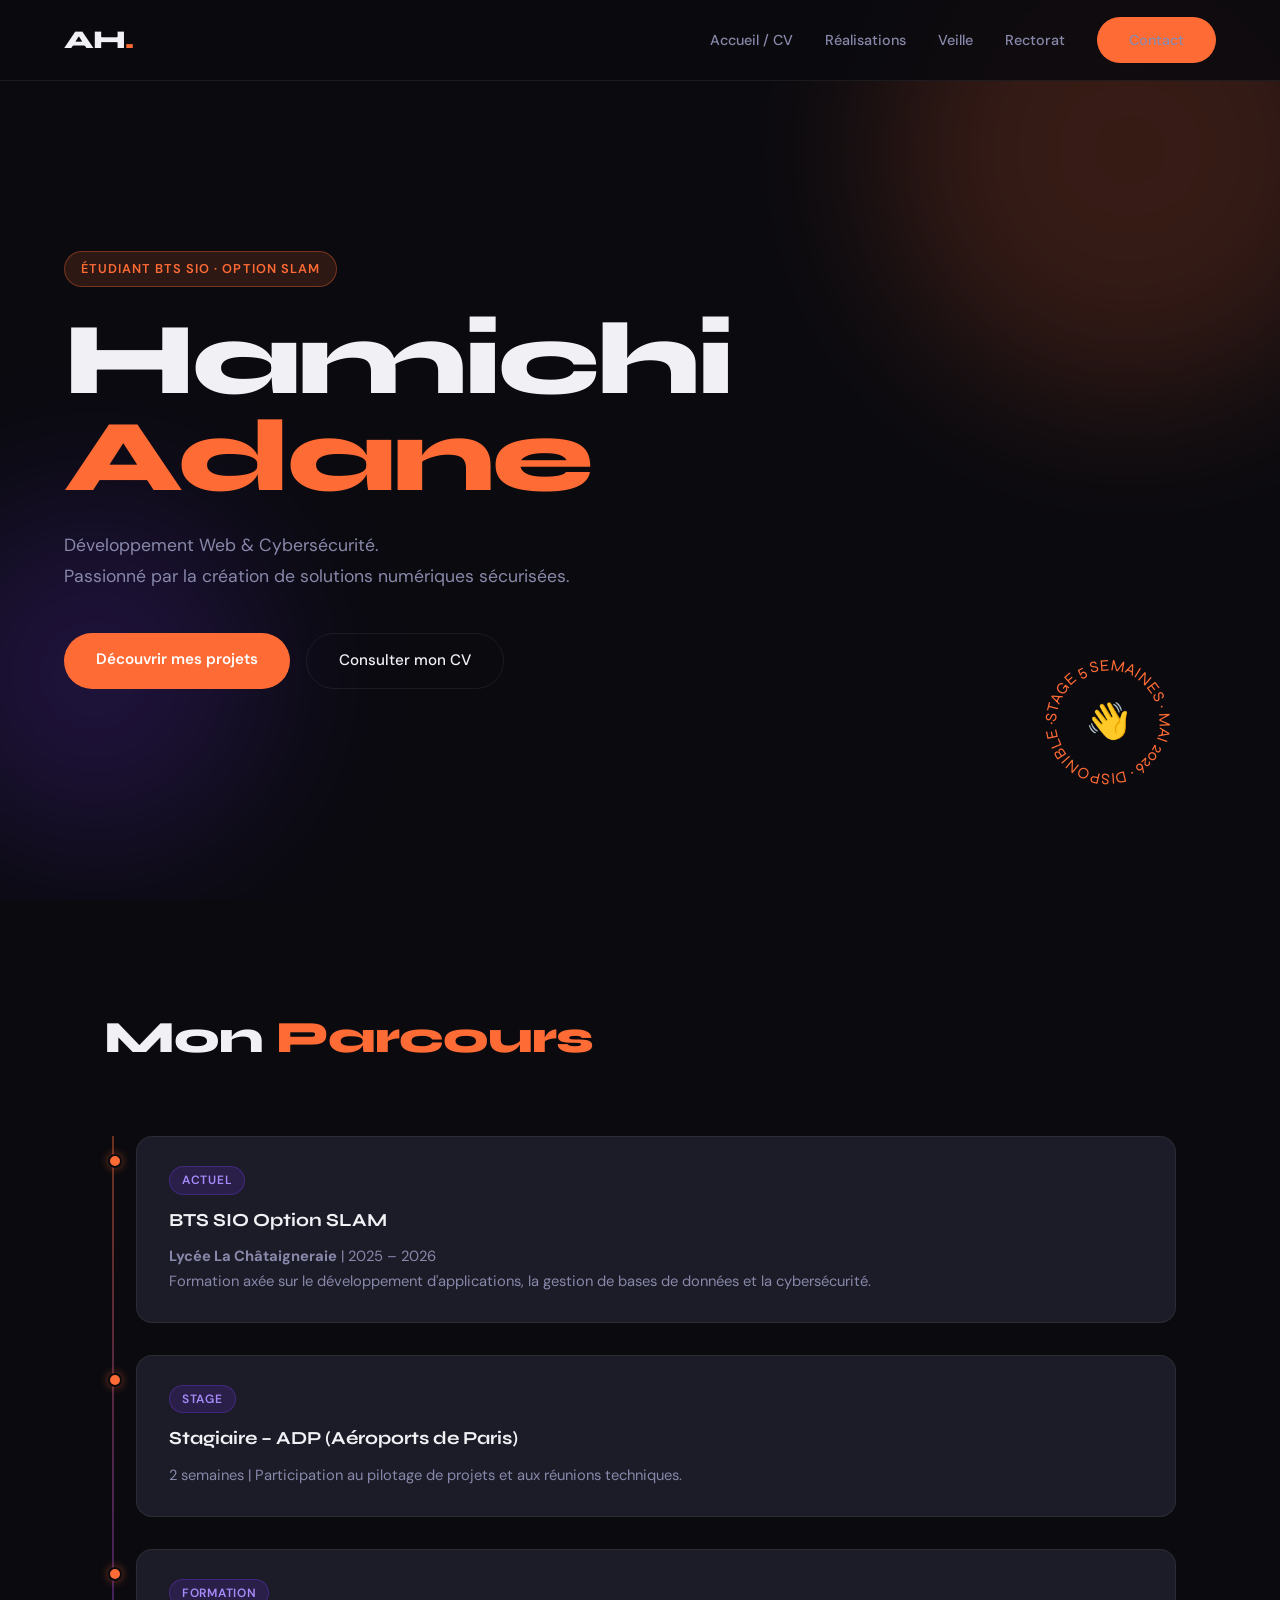
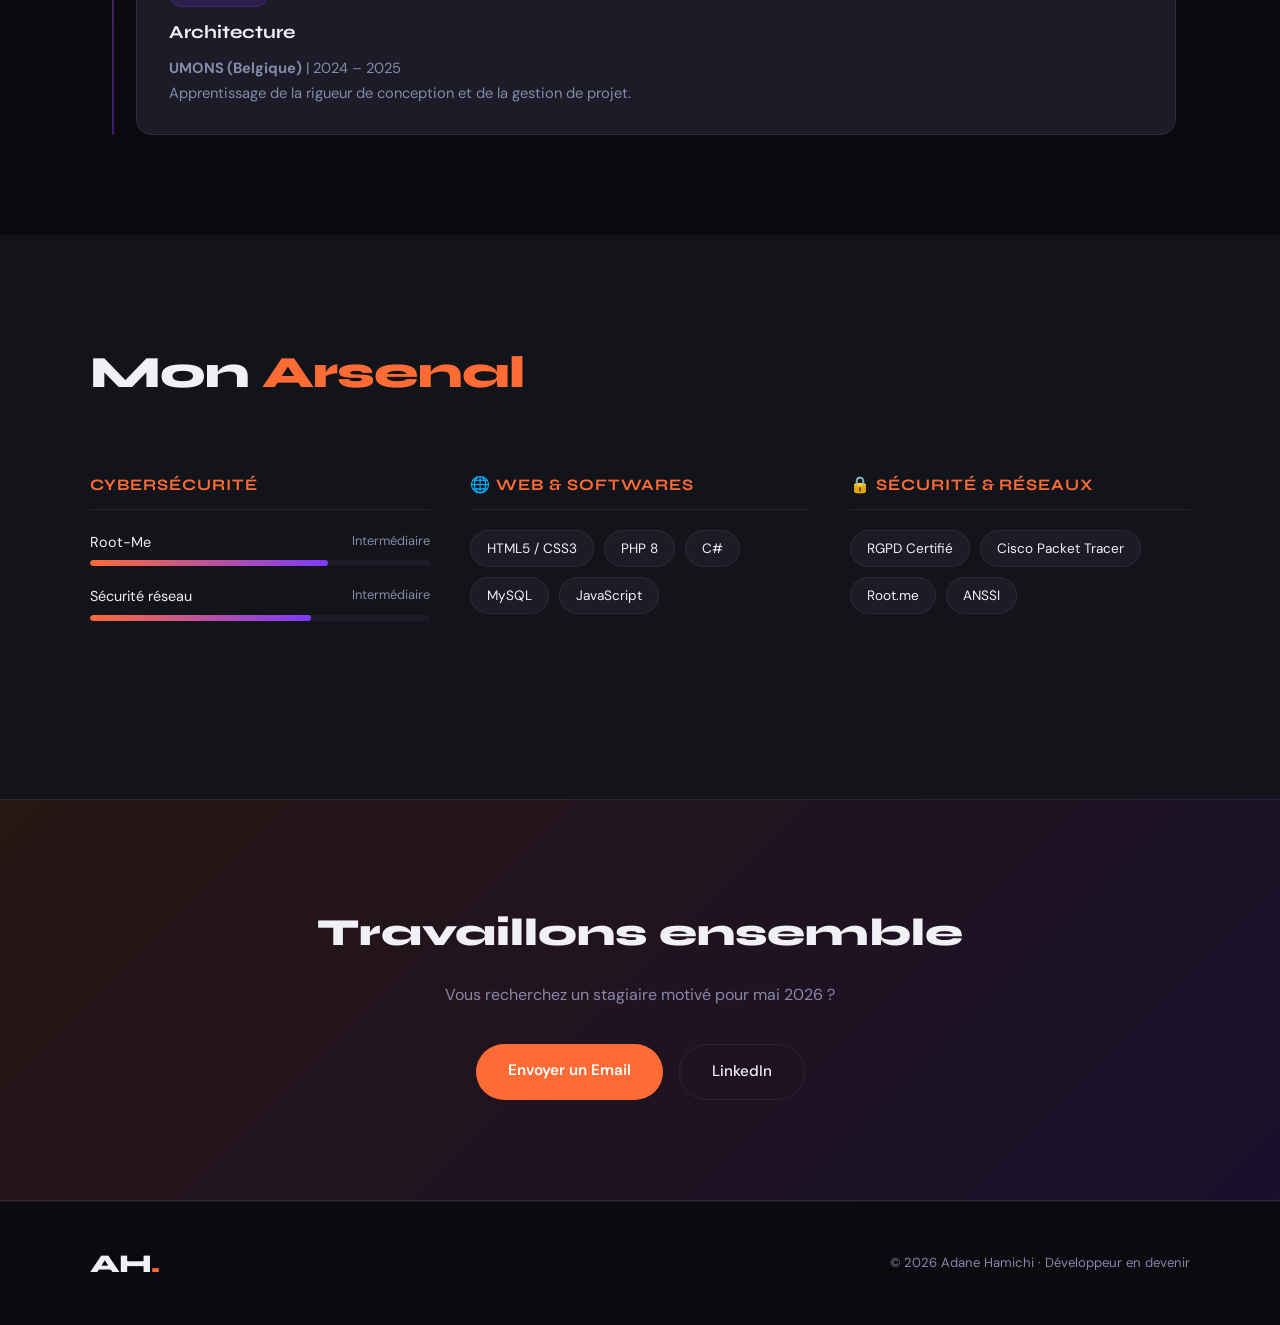
==== commit 384490df: "index.html" ====
--- a/index.html
+++ b/index.html
@@ -13,7 +13,6 @@
   <div class="nav-logo">AH<span class="dot">.</span></div>
   <ul class="nav-links">
   <li><a href="index.html">Accueil / CV</a></li>
-  <li><a href="competences.html">Compétences</a></li>
   <li><a href="realisations.html">Réalisations</a></li>
   <li><a href="veille.html">Veille</a></li>
   <li><a href="rectorat.html">Rectorat</a></li>
@@ -154,4 +153,4 @@
     }
   </script>
 </body>
-</html>+</html>
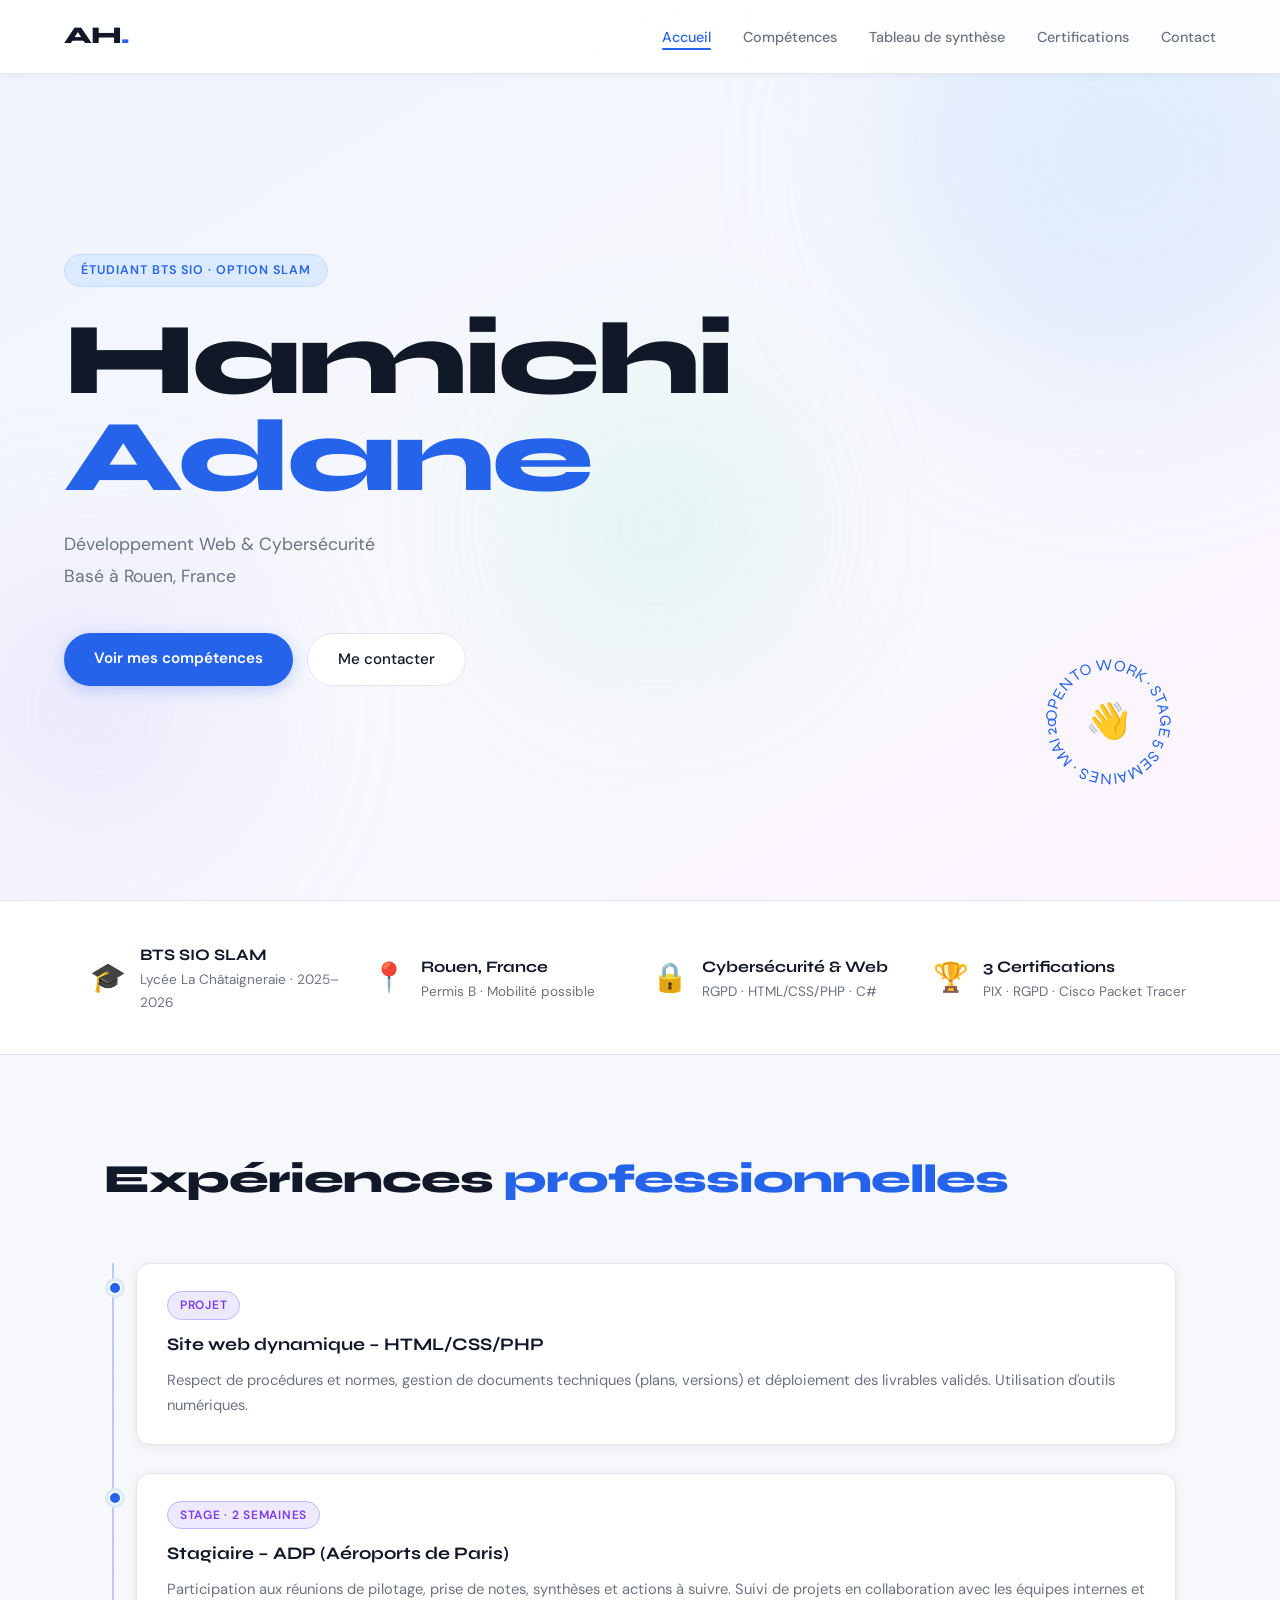
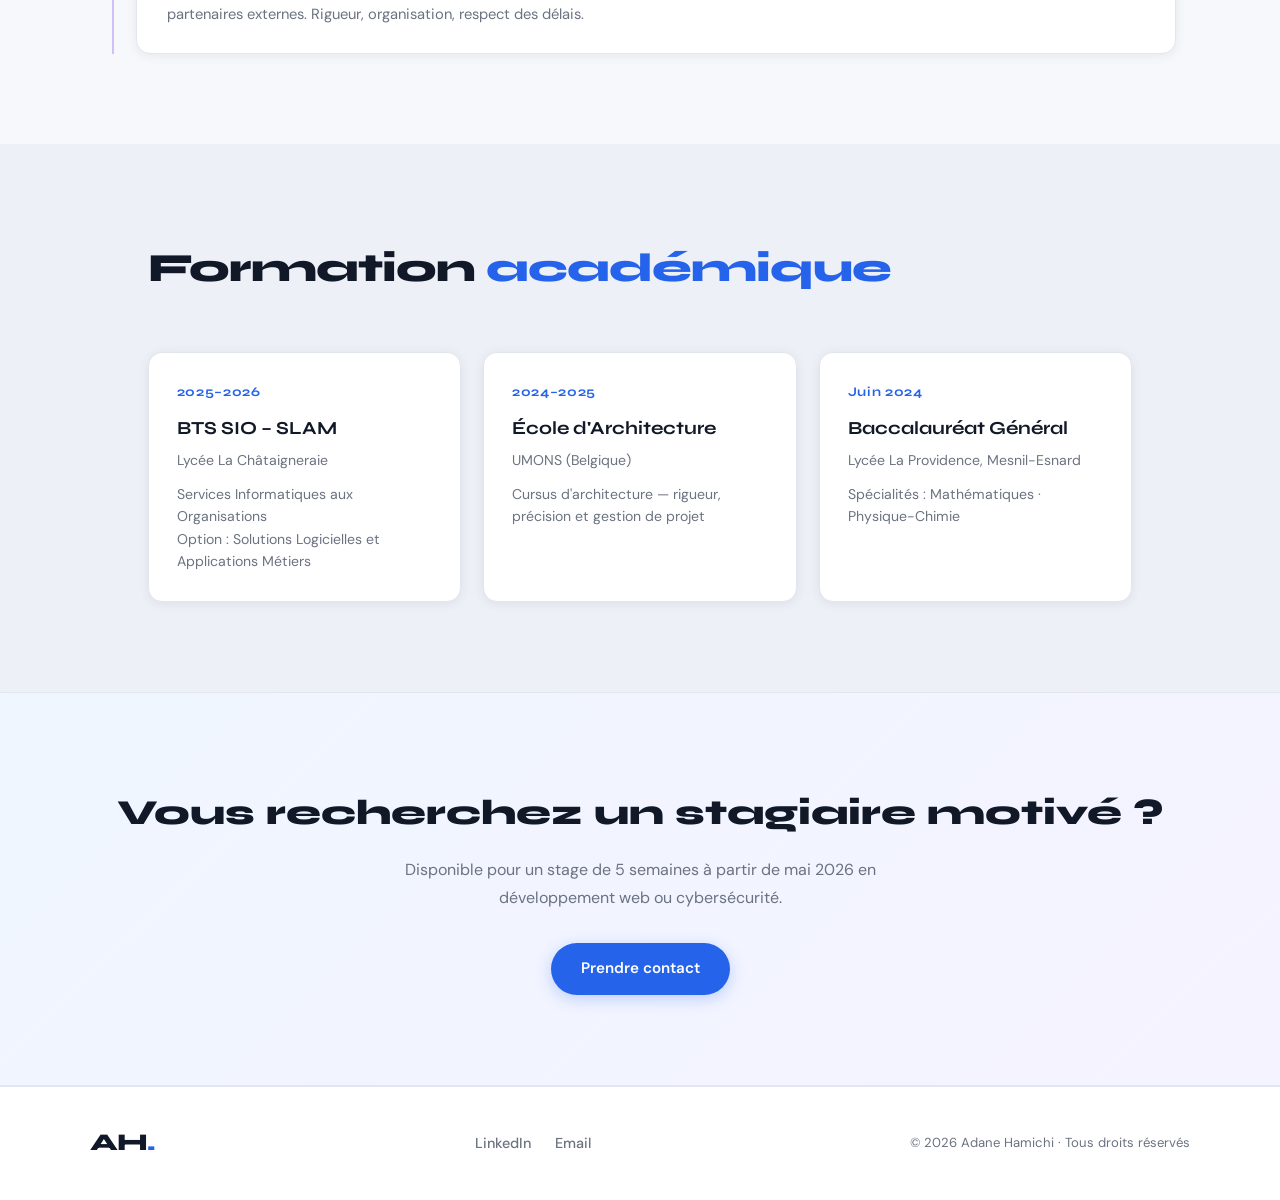
==== commit f7dc5040: "Add files via upload" ====
--- a/index.html
+++ b/index.html
@@ -9,30 +9,33 @@
 </head>
 <body>
 
+  <!-- NAV -->
   <nav class="navbar">
-  <div class="nav-logo">AH<span class="dot">.</span></div>
-  <ul class="nav-links">
-  <li><a href="index.html">Accueil / CV</a></li>
-  <li><a href="realisations.html">Réalisations</a></li>
-  <li><a href="veille.html">Veille</a></li>
-  <li><a href="rectorat.html">Rectorat</a></li>
-  <li><a href="#contact" class="btn-primary">Contact</a></li>
-</ul>
-  <div class="burger" onclick="toggleMenu()">&#9776;</div>
-</nav>
+    <div class="nav-logo">AH<span class="dot">.</span></div>
+    <ul class="nav-links">
+      <li><a href="index.html" class="active">Accueil</a></li>
+      <li><a href="competences.html">Compétences</a></li>
+      <li><a href="synthese.html">Tableau de synthèse</a></li>
+      <li><a href="certifications.html">Certifications</a></li>
+      <li><a href="contact.html">Contact</a></li>
+    </ul>
+    <button class="burger" onclick="toggleMenu()" aria-label="Menu">&#9776;</button>
+  </nav>
 
+  <!-- HERO -->
   <section class="hero">
     <div class="hero-bg">
       <div class="blob blob1"></div>
       <div class="blob blob2"></div>
+      <div class="blob blob3"></div>
     </div>
     <div class="hero-content">
       <span class="tag animate-fade">Étudiant BTS SIO · Option SLAM</span>
       <h1 class="animate-up">Hamichi<br><span class="accent">Adane</span></h1>
-      <p class="hero-sub animate-up delay1">Développement Web & Cybersécurité.<br>Passionné par la création de solutions numériques sécurisées.</p>
+      <p class="hero-sub animate-up delay1">Développement Web &amp; Cybersécurité<br>Basé à Rouen, France</p>
       <div class="hero-btns animate-up delay2">
-        <a href="realisations.html" class="btn-primary">Découvrir mes projets</a>
-        <a href="#cv" class="btn-outline">Consulter mon CV</a>
+        <a href="competences.html" class="btn-primary">Voir mes compétences</a>
+        <a href="contact.html" class="btn-outline">Me contacter</a>
       </div>
     </div>
     <div class="hero-badge animate-fade delay3">
@@ -40,7 +43,7 @@
         <svg viewBox="0 0 100 100" class="badge-svg">
           <path id="circle" d="M 50,50 m -37,0 a 37,37 0 1,1 74,0 a 37,37 0 1,1 -74,0" fill="none"/>
           <text font-size="11.5" fill="var(--accent)" font-family="Syne">
-            <textPath href="#circle">STAGE 5 SEMAINES · MAI 2026 · DISPONIBLE · </textPath>
+            <textPath href="#circle">OPEN TO WORK · STAGE 5 SEMAINES · MAI 2026 · </textPath>
           </text>
         </svg>
         <div class="badge-center">👋</div>
@@ -48,102 +51,106 @@
     </div>
   </section>
 
-  <section id="cv" class="section">
-    <h2 class="section-title">Mon <span class="accent">Parcours</span></h2>
-    
+  <!-- ABOUT STRIP -->
+  <section class="about-strip">
+    <div class="strip-grid">
+      <div class="strip-card">
+        <span class="strip-icon">🎓</span>
+        <div>
+          <strong>BTS SIO SLAM</strong>
+          <p>Lycée La Châtaigneraie · 2025–2026</p>
+        </div>
+      </div>
+      <div class="strip-card">
+        <span class="strip-icon">📍</span>
+        <div>
+          <strong>Rouen, France</strong>
+          <p>Permis B · Mobilité possible</p>
+        </div>
+      </div>
+      <div class="strip-card">
+        <span class="strip-icon">🔒</span>
+        <div>
+          <strong>Cybersécurité &amp; Web</strong>
+          <p>RGPD · HTML/CSS/PHP · C#</p>
+        </div>
+      </div>
+      <div class="strip-card">
+        <span class="strip-icon">🏆</span>
+        <div>
+          <strong>3 Certifications</strong>
+          <p>PIX · RGPD · Cisco Packet Tracer</p>
+        </div>
+      </div>
+    </div>
+  </section>
+
+  <!-- EXPERIENCE -->
+  <section class="section">
+    <h2 class="section-title">Expériences <span class="accent">professionnelles</span></h2>
     <div class="timeline">
       <div class="tl-item">
         <div class="tl-dot"></div>
         <div class="tl-card">
-          <span class="tl-tag">Actuel</span>
-          <h3>BTS SIO Option SLAM</h3>
-          <p><strong>Lycée La Châtaigneraie</strong> | 2025 – 2026</p>
-          <p>Formation axée sur le développement d'applications, la gestion de bases de données et la cybersécurité.</p>
+          <span class="tl-tag">Projet</span>
+          <h3>Site web dynamique – HTML/CSS/PHP</h3>
+          <p>Respect de procédures et normes, gestion de documents techniques (plans, versions) et déploiement des livrables validés. Utilisation d'outils numériques.</p>
         </div>
       </div>
       <div class="tl-item">
         <div class="tl-dot"></div>
         <div class="tl-card">
-          <span class="tl-tag">Stage</span>
+          <span class="tl-tag">Stage · 2 semaines</span>
           <h3>Stagiaire – ADP (Aéroports de Paris)</h3>
-          <p>2 semaines | Participation au pilotage de projets et aux réunions techniques.</p>
-        </div>
-      </div>
-      <div class="tl-item">
-        <div class="tl-dot"></div>
-        <div class="tl-card">
-          <span class="tl-tag">Formation</span>
-          <h3>Architecture</h3>
-          <p><strong>UMONS (Belgique)</strong> | 2024 – 2025</p>
-          <p>Apprentissage de la rigueur de conception et de la gestion de projet.</p>
+          <p>Participation aux réunions de pilotage, prise de notes, synthèses et actions à suivre. Suivi de projets en collaboration avec les équipes internes et partenaires externes. Rigueur, organisation, respect des délais.</p>
         </div>
       </div>
     </div>
   </section>
 
-  <section class="section section-dark">
-    <h2 class="section-title">Mon <span class="accent">Arsenal</span></h2>
-    <div class="skills-grid">
-      <div class="skill-group">
-  <h3>Cybersécurité</h3>
-
-  <div class="skill-item">
-    <div class="skill-label">
-      <span>Root-Me</span>
-      <span>Intermédiaire</span>
-    </div>
-
-    <div class="skill-bar">
-      <div class="skill-fill" style="width:70%"></div>
-    </div>
-  </div>
-
-  <div class="skill-item">
-    <div class="skill-label">
-      <span>Sécurité réseau</span>
-      <span>Intermédiaire</span>
-    </div>
-
-    <div class="skill-bar">
-      <div class="skill-fill" style="width:65%"></div>
-    </div>
-  </div>
-</div>
-      <div class="skill-group">
-        <h3>🌐 Web & Softwares</h3>
-        <div class="tech-tags">
-          <span class="tech-tag">HTML5 / CSS3</span>
-          <span class="tech-tag">PHP 8</span>
-          <span class="tech-tag">C#</span>
-          <span class="tech-tag">MySQL</span>
-          <span class="tech-tag">JavaScript</span>
+  <!-- FORMATIONS -->
+  <section class="section-dark">
+    <div class="section" style="padding-top:0;padding-bottom:0;">
+      <h2 class="section-title">Formation <span class="accent">académique</span></h2>
+      <div class="edu-grid">
+        <div class="edu-card">
+          <div class="edu-year">2025–2026</div>
+          <h3>BTS SIO – SLAM</h3>
+          <p>Lycée La Châtaigneraie</p>
+          <p class="edu-detail">Services Informatiques aux Organisations<br>Option : Solutions Logicielles et Applications Métiers</p>
         </div>
-      </div>
-      <div class="skill-group">
-        <h3>🔒 Sécurité & Réseaux</h3>
-        <div class="tech-tags">
-          <span class="tech-tag">RGPD Certifié</span>
-          <span class="tech-tag">Cisco Packet Tracer</span>
-          <span class="tech-tag">Root.me</span>
-          <span class="tech-tag">ANSSI</span>
+        <div class="edu-card">
+          <div class="edu-year">2024–2025</div>
+          <h3>École d'Architecture</h3>
+          <p>UMONS (Belgique)</p>
+          <p class="edu-detail">Cursus d'architecture — rigueur, précision et gestion de projet</p>
+        </div>
+        <div class="edu-card">
+          <div class="edu-year">Juin 2024</div>
+          <h3>Baccalauréat Général</h3>
+          <p>Lycée La Providence, Mesnil-Esnard</p>
+          <p class="edu-detail">Spécialités : Mathématiques · Physique-Chimie</p>
         </div>
       </div>
     </div>
   </section>
 
-  <section id="contact" class="cta-section">
-    <h2>Travaillons ensemble</h2>
-    <p>Vous recherchez un stagiaire motivé pour mai 2026 ?</p>
-    <div class="hero-btns" style="justify-content: center;">
-        <a href="mailto:adane.hamichi@campus-la-chataigneraie.org" class="btn-primary">Envoyer un Email</a>
-        <a href="https://www.linkedin.com/in/adane-hamichi-792073328/" target="_blank" class="btn-outline">LinkedIn</a>
-    </div>
+  <!-- CTA -->
+  <section class="cta-section">
+    <h2>Vous recherchez un stagiaire motivé ?</h2>
+    <p>Disponible pour un stage de 5 semaines à partir de mai 2026 en développement web ou cybersécurité.</p>
+    <a href="contact.html" class="btn-primary">Prendre contact</a>
   </section>
 
+  <!-- FOOTER -->
   <footer class="footer">
     <div class="footer-inner">
       <span class="nav-logo">AH<span class="dot">.</span></span>
-      <p>© 2026 Adane Hamichi · Développeur en devenir</p>
+      <div class="footer-links">
+        <a href="https://www.linkedin.com/in/adane-hamichi-792073328/" target="_blank">LinkedIn</a>
+        <a href="mailto:adane.hamichi@campus-la-chataigneraie.org">Email</a>
+      </div>
+      <p>© 2026 Adane Hamichi · Tous droits réservés</p>
     </div>
   </footer>
 
--- a/style.css
+++ b/style.css
@@ -2,16 +2,19 @@
    ROOT & RESET
 =========================== */
 :root {
-  --bg: #0a0a0f;
-  --surface: #13131a;
-  --surface2: #1c1c28;
-  --accent: #ff6b35;
-  --accent2: #7c3aff;
-  --accent3: #00d4aa;
-  --text: #f0f0f5;
-  --text-muted: #8888aa;
-  --border: rgba(255,255,255,0.07);
-  --radius: 16px;
+  --bg: #f7f8fc;
+  --surface: #ffffff;
+  --surface2: #eef0f7;
+  --accent: #2563eb;
+  --accent2: #7c3aed;
+  --accent3: #059669;
+  --accent-light: #dbeafe;
+  --text: #111827;
+  --text-muted: #6b7280;
+  --border: #e2e6f0;
+  --radius: 14px;
+  --shadow: 0 2px 12px rgba(0,0,0,0.07);
+  --shadow-lg: 0 8px 32px rgba(0,0,0,0.1);
   --font-head: 'Syne', sans-serif;
   --font-body: 'DM Sans', sans-serif;
 }
@@ -42,17 +45,19 @@
   display: flex;
   align-items: center;
   justify-content: space-between;
-  padding: 18px 5%;
-  background: rgba(10,10,15,0.85);
+  padding: 16px 5%;
+  background: rgba(255,255,255,0.92);
   backdrop-filter: blur(16px);
   border-bottom: 1px solid var(--border);
+  box-shadow: 0 1px 8px rgba(0,0,0,0.05);
 }
 
 .nav-logo {
   font-family: var(--font-head);
-  font-size: 1.6rem;
+  font-size: 1.5rem;
   font-weight: 800;
   letter-spacing: -1px;
+  color: var(--text);
 }
 .nav-logo .dot { color: var(--accent); }
 
@@ -70,23 +75,29 @@
 .nav-links a::after {
   content: '';
   position: absolute;
-  bottom: -3px; left: 0;
+  bottom: -4px; left: 0;
   height: 2px; width: 0;
   background: var(--accent);
-  transition: width 0.3s;
-}
-.nav-links a:hover, .nav-links a.active {
-  color: var(--text);
-}
-.nav-links a:hover::after, .nav-links a.active::after {
+  transition: width 0.25s;
+  border-radius: 2px;
+}
+.nav-links a:hover,
+.nav-links a.active {
+  color: var(--accent);
+}
+.nav-links a:hover::after,
+.nav-links a.active::after {
   width: 100%;
 }
 
 .burger {
   display: none;
-  font-size: 1.5rem;
+  font-size: 1.4rem;
   cursor: pointer;
   color: var(--text);
+  background: none;
+  border: none;
+  padding: 4px;
 }
 
 /* ===========================
@@ -99,6 +110,7 @@
   padding: 120px 5% 80px;
   position: relative;
   overflow: hidden;
+  background: linear-gradient(150deg, #f0f4ff 0%, #f7f8fc 50%, #fdf4ff 100%);
 }
 
 .hero-bg {
@@ -106,68 +118,68 @@
   inset: 0;
   z-index: 0;
 }
-
 .blob {
   position: absolute;
   border-radius: 50%;
-  filter: blur(80px);
-  opacity: 0.18;
+  filter: blur(90px);
+  opacity: 0.22;
 }
 .blob1 {
-  width: 500px; height: 500px;
-  background: var(--accent);
-  top: -100px; right: -100px;
-  animation: float1 8s ease-in-out infinite;
+  width: 480px; height: 480px;
+  background: #93c5fd;
+  top: -80px; right: -80px;
+  animation: float1 9s ease-in-out infinite;
 }
 .blob2 {
-  width: 350px; height: 350px;
-  background: var(--accent2);
-  bottom: 50px; left: -80px;
-  animation: float2 10s ease-in-out infinite;
+  width: 300px; height: 300px;
+  background: #c4b5fd;
+  bottom: 40px; left: -60px;
+  animation: float2 11s ease-in-out infinite;
 }
 .blob3 {
-  width: 280px; height: 280px;
-  background: var(--accent3);
-  top: 40%; left: 40%;
-  animation: float1 12s ease-in-out infinite reverse;
+  width: 240px; height: 240px;
+  background: #6ee7b7;
+  top: 45%; left: 42%;
+  animation: float1 13s ease-in-out infinite reverse;
 }
 
 @keyframes float1 {
   0%,100% { transform: translateY(0) scale(1); }
-  50% { transform: translateY(-30px) scale(1.05); }
+  50% { transform: translateY(-28px) scale(1.04); }
 }
 @keyframes float2 {
   0%,100% { transform: translateY(0) scale(1); }
-  50% { transform: translateY(20px) scale(0.95); }
+  50% { transform: translateY(20px) scale(0.96); }
 }
 
 .hero-content {
   position: relative;
   z-index: 1;
-  max-width: 650px;
+  max-width: 640px;
 }
 
 .tag {
   display: inline-block;
-  background: rgba(255,107,53,0.15);
-  border: 1px solid rgba(255,107,53,0.35);
+  background: var(--accent-light);
+  border: 1px solid #bfdbfe;
   color: var(--accent);
-  font-size: 0.8rem;
+  font-size: 0.78rem;
   font-weight: 600;
   letter-spacing: 0.08em;
   text-transform: uppercase;
-  padding: 6px 16px;
+  padding: 5px 16px;
   border-radius: 100px;
   margin-bottom: 24px;
 }
 
 .hero-content h1 {
   font-family: var(--font-head);
-  font-size: clamp(3.5rem, 8vw, 7rem);
+  font-size: clamp(3.2rem, 8vw, 6.5rem);
   font-weight: 800;
   line-height: 0.95;
   letter-spacing: -3px;
   margin-bottom: 24px;
+  color: var(--text);
 }
 
 .accent { color: var(--accent); }
@@ -181,37 +193,42 @@
 
 .hero-btns {
   display: flex;
-  gap: 16px;
+  gap: 14px;
   flex-wrap: wrap;
 }
 
 .btn-primary {
   background: var(--accent);
   color: #fff;
-  padding: 14px 32px;
+  padding: 13px 30px;
   border-radius: 100px;
   font-weight: 600;
   font-size: 0.95rem;
-  transition: transform 0.2s, box-shadow 0.2s;
-  box-shadow: 0 0 0 0 rgba(255,107,53,0.4);
+  transition: transform 0.2s, box-shadow 0.2s, background 0.2s;
+  box-shadow: 0 4px 16px rgba(37,99,235,0.25);
+  display: inline-block;
 }
 .btn-primary:hover {
   transform: translateY(-2px);
-  box-shadow: 0 8px 30px rgba(255,107,53,0.35);
+  box-shadow: 0 8px 28px rgba(37,99,235,0.35);
+  background: #1d4ed8;
 }
 
 .btn-outline {
   border: 1.5px solid var(--border);
   color: var(--text);
-  padding: 14px 32px;
+  padding: 13px 30px;
   border-radius: 100px;
   font-weight: 500;
   font-size: 0.95rem;
-  transition: border-color 0.2s, background 0.2s;
+  transition: border-color 0.2s, background 0.2s, color 0.2s;
+  display: inline-block;
+  background: var(--surface);
 }
 .btn-outline:hover {
   border-color: var(--accent);
-  background: rgba(255,107,53,0.08);
+  color: var(--accent);
+  background: var(--accent-light);
 }
 
 .hero-badge {
@@ -252,7 +269,7 @@
   to { opacity: 1; }
 }
 @keyframes slideUp {
-  from { opacity: 0; transform: translateY(30px); }
+  from { opacity: 0; transform: translateY(28px); }
   to { opacity: 1; transform: translateY(0); }
 }
 
@@ -277,41 +294,37 @@
   align-items: center;
   gap: 14px;
 }
-.strip-icon {
-  font-size: 1.8rem;
-  flex-shrink: 0;
-}
+.strip-icon { font-size: 1.8rem; flex-shrink: 0; }
 .strip-card strong {
   font-family: var(--font-head);
   font-size: 1rem;
   display: block;
-}
-.strip-card p {
-  color: var(--text-muted);
-  font-size: 0.85rem;
-}
+  color: var(--text);
+}
+.strip-card p { color: var(--text-muted); font-size: 0.85rem; }
 
 /* ===========================
    SECTIONS
 =========================== */
 .section {
-  padding: 100px 5%;
+  padding: 90px 5%;
   max-width: 1200px;
   margin: 0 auto;
 }
 .section-dark {
-  background: var(--surface);
+  background: var(--surface2);
   max-width: 100%;
-  padding: 100px 5%;
+  padding: 90px 5%;
 }
 .section-dark > * { max-width: 1100px; margin-left: auto; margin-right: auto; }
 
 .section-title {
   font-family: var(--font-head);
-  font-size: clamp(1.8rem, 4vw, 2.8rem);
+  font-size: clamp(1.7rem, 4vw, 2.5rem);
   font-weight: 800;
   letter-spacing: -1px;
-  margin-bottom: 60px;
+  margin-bottom: 50px;
+  color: var(--text);
 }
 
 /* ===========================
@@ -320,49 +333,47 @@
 .timeline {
   display: flex;
   flex-direction: column;
-  gap: 32px;
+  gap: 28px;
   position: relative;
   padding-left: 32px;
 }
 .timeline::before {
   content: '';
   position: absolute;
-  left: 8px;
-  top: 0; bottom: 0;
+  left: 8px; top: 0; bottom: 0;
   width: 2px;
   background: linear-gradient(to bottom, var(--accent), var(--accent2));
-  opacity: 0.4;
-}
-
-.tl-item {
-  position: relative;
-}
+  opacity: 0.3;
+}
+
+.tl-item { position: relative; }
 .tl-dot {
   position: absolute;
-  left: -28px;
-  top: 18px;
+  left: -28px; top: 18px;
   width: 14px; height: 14px;
   background: var(--accent);
   border-radius: 50%;
   border: 2px solid var(--bg);
-  box-shadow: 0 0 10px rgba(255,107,53,0.5);
+  box-shadow: 0 0 0 3px #dbeafe;
 }
 
 .tl-card {
-  background: var(--surface2);
+  background: var(--surface);
   border: 1px solid var(--border);
   border-radius: var(--radius);
-  padding: 28px 32px;
-  transition: border-color 0.2s;
+  padding: 26px 30px;
+  transition: border-color 0.2s, box-shadow 0.2s;
+  box-shadow: var(--shadow);
 }
 .tl-card:hover {
-  border-color: rgba(255,107,53,0.4);
+  border-color: #bfdbfe;
+  box-shadow: var(--shadow-lg);
 }
 .tl-tag {
   display: inline-block;
-  background: rgba(124,58,255,0.15);
-  border: 1px solid rgba(124,58,255,0.3);
-  color: #a78bfa;
+  background: #ede9fe;
+  border: 1px solid #c4b5fd;
+  color: var(--accent2);
   font-size: 0.75rem;
   font-weight: 600;
   padding: 3px 12px;
@@ -373,9 +384,10 @@
 }
 .tl-card h3 {
   font-family: var(--font-head);
-  font-size: 1.15rem;
+  font-size: 1.1rem;
   font-weight: 700;
   margin-bottom: 8px;
+  color: var(--text);
 }
 .tl-card p { color: var(--text-muted); font-size: 0.92rem; }
 
@@ -384,41 +396,43 @@
 =========================== */
 .edu-grid {
   display: grid;
-  grid-template-columns: repeat(auto-fit, minmax(280px, 1fr));
-  gap: 24px;
+  grid-template-columns: repeat(auto-fit, minmax(270px, 1fr));
+  gap: 22px;
   max-width: 1100px;
   margin: 0 auto;
 }
 .edu-card {
-  background: var(--surface2);
+  background: var(--surface);
   border: 1px solid var(--border);
   border-radius: var(--radius);
-  padding: 32px;
-  transition: transform 0.2s, border-color 0.2s;
+  padding: 28px;
+  transition: transform 0.2s, box-shadow 0.2s;
+  box-shadow: var(--shadow);
 }
 .edu-card:hover {
   transform: translateY(-4px);
-  border-color: rgba(255,107,53,0.35);
+  box-shadow: var(--shadow-lg);
 }
 .edu-year {
   color: var(--accent);
   font-family: var(--font-head);
-  font-size: 0.85rem;
+  font-size: 0.82rem;
   font-weight: 700;
   letter-spacing: 0.05em;
   margin-bottom: 10px;
 }
 .edu-card h3 {
   font-family: var(--font-head);
-  font-size: 1.2rem;
+  font-size: 1.15rem;
   font-weight: 700;
   margin-bottom: 4px;
-}
-.edu-card > p { color: var(--text-muted); font-size: 0.9rem; }
+  color: var(--text);
+}
+.edu-card > p { color: var(--text-muted); font-size: 0.88rem; }
 .edu-detail {
-  margin-top: 12px;
-  color: var(--text-muted);
-  font-size: 0.85rem;
+  margin-top: 10px;
+  color: var(--text-muted);
+  font-size: 0.84rem;
   line-height: 1.6;
 }
 
@@ -426,30 +440,32 @@
    CTA
 =========================== */
 .cta-section {
-  background: linear-gradient(135deg, rgba(255,107,53,0.12), rgba(124,58,255,0.12));
+  background: linear-gradient(135deg, #eff6ff, #f5f3ff);
   border-top: 1px solid var(--border);
   border-bottom: 1px solid var(--border);
-  padding: 100px 5%;
+  padding: 90px 5%;
   text-align: center;
 }
 .cta-section h2 {
   font-family: var(--font-head);
-  font-size: clamp(1.6rem, 4vw, 2.4rem);
+  font-size: clamp(1.5rem, 4vw, 2.2rem);
   font-weight: 800;
-  margin-bottom: 16px;
+  margin-bottom: 14px;
+  color: var(--text);
 }
 .cta-section p {
   color: var(--text-muted);
   max-width: 500px;
-  margin: 0 auto 36px;
+  margin: 0 auto 32px;
 }
 
 /* ===========================
    FOOTER
 =========================== */
 .footer {
-  padding: 40px 5%;
+  padding: 36px 5%;
   border-top: 1px solid var(--border);
+  background: var(--surface);
 }
 .footer-inner {
   max-width: 1100px;
@@ -458,7 +474,7 @@
   align-items: center;
   justify-content: space-between;
   flex-wrap: wrap;
-  gap: 16px;
+  gap: 14px;
 }
 .footer-links {
   display: flex;
@@ -468,6 +484,7 @@
   color: var(--text-muted);
   font-size: 0.9rem;
   transition: color 0.2s;
+  font-weight: 500;
 }
 .footer-links a:hover { color: var(--accent); }
 .footer p { color: var(--text-muted); font-size: 0.82rem; }
@@ -480,22 +497,24 @@
   text-align: center;
   position: relative;
   overflow: hidden;
+  background: linear-gradient(160deg, #eff6ff 0%, #f7f8fc 60%, #f5f3ff 100%);
 }
 .page-hero::before {
   content: '';
   position: absolute;
   top: 0; left: 50%;
   transform: translateX(-50%);
-  width: 600px; height: 300px;
-  background: radial-gradient(ellipse, rgba(255,107,53,0.12) 0%, transparent 70%);
+  width: 600px; height: 280px;
+  background: radial-gradient(ellipse, rgba(37,99,235,0.08) 0%, transparent 70%);
 }
 .page-hero h1 {
   font-family: var(--font-head);
-  font-size: clamp(2.5rem, 6vw, 5rem);
+  font-size: clamp(2.2rem, 6vw, 4.5rem);
   font-weight: 800;
   letter-spacing: -2px;
   margin-bottom: 16px;
   position: relative;
+  color: var(--text);
 }
 .page-hero p {
   color: var(--text-muted);
@@ -509,42 +528,41 @@
    SKILL BARS (competences)
 =========================== */
 .skills-section {
-  padding: 60px 5% 100px;
+  padding: 60px 5% 90px;
   max-width: 1100px;
   margin: 0 auto;
 }
 
 .skills-grid {
   display: grid;
-  grid-template-columns: repeat(auto-fit, minmax(320px, 1fr));
-  gap: 40px;
-  margin-bottom: 60px;
+  grid-template-columns: repeat(auto-fit, minmax(310px, 1fr));
+  gap: 36px;
+  margin-bottom: 50px;
 }
 
 .skill-group h3 {
   font-family: var(--font-head);
-  font-size: 1rem;
+  font-size: 0.95rem;
   font-weight: 700;
-  letter-spacing: 0.06em;
+  letter-spacing: 0.05em;
   text-transform: uppercase;
   color: var(--accent);
-  margin-bottom: 20px;
+  margin-bottom: 18px;
   padding-bottom: 10px;
   border-bottom: 1px solid var(--border);
 }
 
-.skill-item {
-  margin-bottom: 18px;
-}
+.skill-item { margin-bottom: 16px; }
 .skill-label {
   display: flex;
   justify-content: space-between;
   margin-bottom: 6px;
   font-size: 0.9rem;
+  color: var(--text);
 }
 .skill-label span:last-child { color: var(--text-muted); font-size: 0.8rem; }
 .skill-bar {
-  height: 6px;
+  height: 7px;
   background: var(--surface2);
   border-radius: 100px;
   overflow: hidden;
@@ -565,27 +583,29 @@
 .tech-tags {
   display: flex;
   flex-wrap: wrap;
-  gap: 10px;
-  margin-top: 16px;
+  gap: 8px;
+  margin-top: 14px;
 }
 .tech-tag {
-  background: var(--surface2);
+  background: var(--surface);
   border: 1px solid var(--border);
-  padding: 6px 16px;
+  padding: 5px 14px;
   border-radius: 100px;
   font-size: 0.85rem;
-  transition: border-color 0.2s, color 0.2s;
+  color: var(--text);
+  transition: border-color 0.2s, color 0.2s, background 0.2s;
 }
 .tech-tag:hover {
   border-color: var(--accent);
   color: var(--accent);
+  background: var(--accent-light);
 }
 
 /* ===========================
    TABLEAU DE SYNTHESE
 =========================== */
 .synthese-section {
-  padding: 60px 5% 100px;
+  padding: 60px 5% 90px;
   max-width: 1300px;
   margin: 0 auto;
   overflow-x: auto;
@@ -593,28 +613,30 @@
 
 .synthese-info {
   display: grid;
-  grid-template-columns: repeat(auto-fit, minmax(240px, 1fr));
-  gap: 20px;
-  margin-bottom: 50px;
+  grid-template-columns: repeat(auto-fit, minmax(230px, 1fr));
+  gap: 18px;
+  margin-bottom: 44px;
 }
 .info-card {
   background: var(--surface);
   border: 1px solid var(--border);
   border-radius: var(--radius);
-  padding: 20px 24px;
+  padding: 18px 22px;
+  box-shadow: var(--shadow);
 }
 .info-card label {
   display: block;
   color: var(--text-muted);
-  font-size: 0.78rem;
+  font-size: 0.75rem;
   text-transform: uppercase;
   letter-spacing: 0.07em;
   margin-bottom: 4px;
 }
 .info-card strong {
   font-family: var(--font-head);
-  font-size: 1rem;
+  font-size: 0.98rem;
   font-weight: 700;
+  color: var(--text);
 }
 .info-card a { color: var(--accent); }
 .info-card a:hover { text-decoration: underline; }
@@ -623,18 +645,20 @@
   overflow-x: auto;
   border-radius: var(--radius);
   border: 1px solid var(--border);
+  box-shadow: var(--shadow);
 }
 
 table {
   width: 100%;
   border-collapse: collapse;
   min-width: 900px;
+  background: var(--surface);
 }
 thead th {
   background: var(--surface2);
-  padding: 14px 16px;
-  font-family: var(--font-head);
-  font-size: 0.8rem;
+  padding: 13px 15px;
+  font-family: var(--font-head);
+  font-size: 0.78rem;
   font-weight: 700;
   text-align: left;
   letter-spacing: 0.04em;
@@ -647,21 +671,22 @@
   border-bottom: 1px solid var(--border);
   transition: background 0.15s;
 }
-tbody tr:hover { background: rgba(255,255,255,0.03); }
+tbody tr:hover { background: #f8faff; }
 tbody td {
-  padding: 14px 16px;
+  padding: 13px 15px;
   font-size: 0.88rem;
   vertical-align: top;
+  color: var(--text);
 }
 .check {
-  display: inline-block;
+  display: inline-flex;
+  align-items: center;
+  justify-content: center;
   width: 24px; height: 24px;
-  background: rgba(0,212,170,0.2);
-  border: 1.5px solid var(--accent3);
+  background: #d1fae5;
+  border: 1.5px solid #6ee7b7;
   border-radius: 6px;
-  text-align: center;
-  line-height: 22px;
-  font-size: 0.9rem;
+  font-size: 0.85rem;
   color: var(--accent3);
 }
 .empty {
@@ -672,14 +697,14 @@
   border-radius: 6px;
 }
 .section-header td {
-  background: var(--surface2);
+  background: #eff6ff;
   color: var(--accent);
   font-family: var(--font-head);
   font-weight: 700;
-  font-size: 0.85rem;
+  font-size: 0.82rem;
   letter-spacing: 0.05em;
   text-transform: uppercase;
-  padding: 10px 16px;
+  padding: 9px 15px;
   border-bottom: 1px solid var(--border);
 }
 
@@ -687,106 +712,100 @@
    CERTIFICATIONS
 =========================== */
 .certs-section {
-  padding: 60px 5% 100px;
+  padding: 60px 5% 90px;
   max-width: 1100px;
   margin: 0 auto;
 }
 .certs-grid {
   display: grid;
-  grid-template-columns: repeat(auto-fit, minmax(300px, 1fr));
-  gap: 28px;
+  grid-template-columns: repeat(auto-fit, minmax(290px, 1fr));
+  gap: 24px;
 }
 .cert-card {
   background: var(--surface);
   border: 1px solid var(--border);
   border-radius: var(--radius);
-  padding: 36px;
+  padding: 32px;
   position: relative;
   overflow: hidden;
-  transition: transform 0.2s, border-color 0.2s;
+  transition: transform 0.2s, box-shadow 0.2s;
+  box-shadow: var(--shadow);
 }
 .cert-card::before {
   content: '';
   position: absolute;
   top: 0; left: 0; right: 0;
-  height: 3px;
+  height: 4px;
   background: var(--card-color, var(--accent));
 }
 .cert-card:hover {
-  transform: translateY(-6px);
-  border-color: var(--card-color, var(--accent));
-}
-.cert-icon {
-  font-size: 2.5rem;
-  margin-bottom: 16px;
-}
+  transform: translateY(-5px);
+  box-shadow: var(--shadow-lg);
+}
+.cert-icon { font-size: 2.2rem; margin-bottom: 14px; }
 .cert-card h3 {
   font-family: var(--font-head);
-  font-size: 1.3rem;
+  font-size: 1.25rem;
   font-weight: 800;
-  margin-bottom: 8px;
+  margin-bottom: 6px;
+  color: var(--text);
 }
 .cert-card .cert-org {
   color: var(--text-muted);
-  font-size: 0.88rem;
-  margin-bottom: 16px;
-}
-.cert-card p {
-  color: var(--text-muted);
-  font-size: 0.88rem;
-  line-height: 1.6;
-}
+  font-size: 0.85rem;
+  margin-bottom: 14px;
+}
+.cert-card p { color: var(--text-muted); font-size: 0.87rem; line-height: 1.6; }
 .cert-badge {
   display: inline-block;
-  margin-top: 20px;
-  padding: 5px 14px;
+  margin-top: 18px;
+  padding: 4px 13px;
   border-radius: 100px;
-  font-size: 0.78rem;
+  font-size: 0.77rem;
   font-weight: 600;
-  background: rgba(255,255,255,0.06);
+  background: var(--surface2);
   border: 1px solid var(--border);
+  color: var(--text-muted);
 }
 
 /* ===========================
    CONTACT
 =========================== */
 .contact-section {
-  padding: 60px 5% 100px;
+  padding: 60px 5% 90px;
   max-width: 900px;
   margin: 0 auto;
 }
 .contact-grid {
   display: grid;
   grid-template-columns: 1fr 1.5fr;
-  gap: 60px;
+  gap: 56px;
 }
 .contact-info h3 {
   font-family: var(--font-head);
-  font-size: 1.2rem;
+  font-size: 1.15rem;
   font-weight: 700;
-  margin-bottom: 30px;
+  margin-bottom: 28px;
+  color: var(--text);
 }
 .contact-item {
   display: flex;
   align-items: flex-start;
-  gap: 14px;
-  margin-bottom: 24px;
-}
-.contact-item-icon {
-  font-size: 1.3rem;
-  flex-shrink: 0;
-  margin-top: 2px;
-}
+  gap: 13px;
+  margin-bottom: 22px;
+}
+.contact-item-icon { font-size: 1.25rem; flex-shrink: 0; margin-top: 2px; }
 .contact-item strong {
   display: block;
-  font-size: 0.8rem;
+  font-size: 0.78rem;
   text-transform: uppercase;
   letter-spacing: 0.07em;
   color: var(--text-muted);
   margin-bottom: 2px;
 }
-.contact-item a { color: var(--accent); }
+.contact-item a { color: var(--accent); font-weight: 500; }
 .contact-item a:hover { text-decoration: underline; }
+.contact-item span { color: var(--text); font-size: 0.92rem; }
 
 .contact-form label {
   display: block;
@@ -795,47 +814,56 @@
   letter-spacing: 0.06em;
   color: var(--text-muted);
   margin-bottom: 6px;
+  font-weight: 600;
 }
 .contact-form input,
 .contact-form textarea {
   width: 100%;
   background: var(--surface);
-  border: 1px solid var(--border);
+  border: 1.5px solid var(--border);
   border-radius: 10px;
-  padding: 12px 16px;
+  padding: 12px 15px;
   color: var(--text);
   font-family: var(--font-body);
   font-size: 0.95rem;
-  transition: border-color 0.2s;
-  margin-bottom: 20px;
+  transition: border-color 0.2s, box-shadow 0.2s;
+  margin-bottom: 18px;
   resize: vertical;
 }
 .contact-form input:focus,
 .contact-form textarea:focus {
   outline: none;
   border-color: var(--accent);
+  box-shadow: 0 0 0 3px rgba(37,99,235,0.12);
 }
 .contact-form textarea { min-height: 140px; }
-.contact-form .btn-primary { width: 100%; text-align: center; display: block; border: none; cursor: pointer; }
+.contact-form .btn-primary {
+  width: 100%;
+  text-align: center;
+  display: block;
+  border: none;
+  cursor: pointer;
+  font-family: var(--font-body);
+}
 
 /* ===========================
    RESPONSIVE
 =========================== */
 @media (max-width: 768px) {
-  .nav-links { display: none; flex-direction: column; position: fixed; top: 70px; left: 0; right: 0; background: var(--surface); padding: 20px 5%; border-bottom: 1px solid var(--border); gap: 16px; }
+  .nav-links {
+    display: none;
+    flex-direction: column;
+    position: fixed;
+    top: 65px; left: 0; right: 0;
+    background: var(--surface);
+    padding: 20px 5%;
+    border-bottom: 1px solid var(--border);
+    gap: 14px;
+    box-shadow: var(--shadow-lg);
+  }
   .nav-links.open { display: flex; }
   .burger { display: block; }
   .hero { padding-top: 100px; }
   .hero-badge { display: none; }
-  .contact-grid { grid-template-columns: 1fr; }
-}
-
-html {
-  scroll-behavior: smooth;
-}
-/* On ajuste la section dark pour qu'elle s'intègre mieux dans le flux */
-.section-dark {
-  background: var(--surface);
-  width: 100%;
-  margin: 0;
-}
+  .contact-grid { grid-template-columns: 1fr; gap: 36px; }
+}
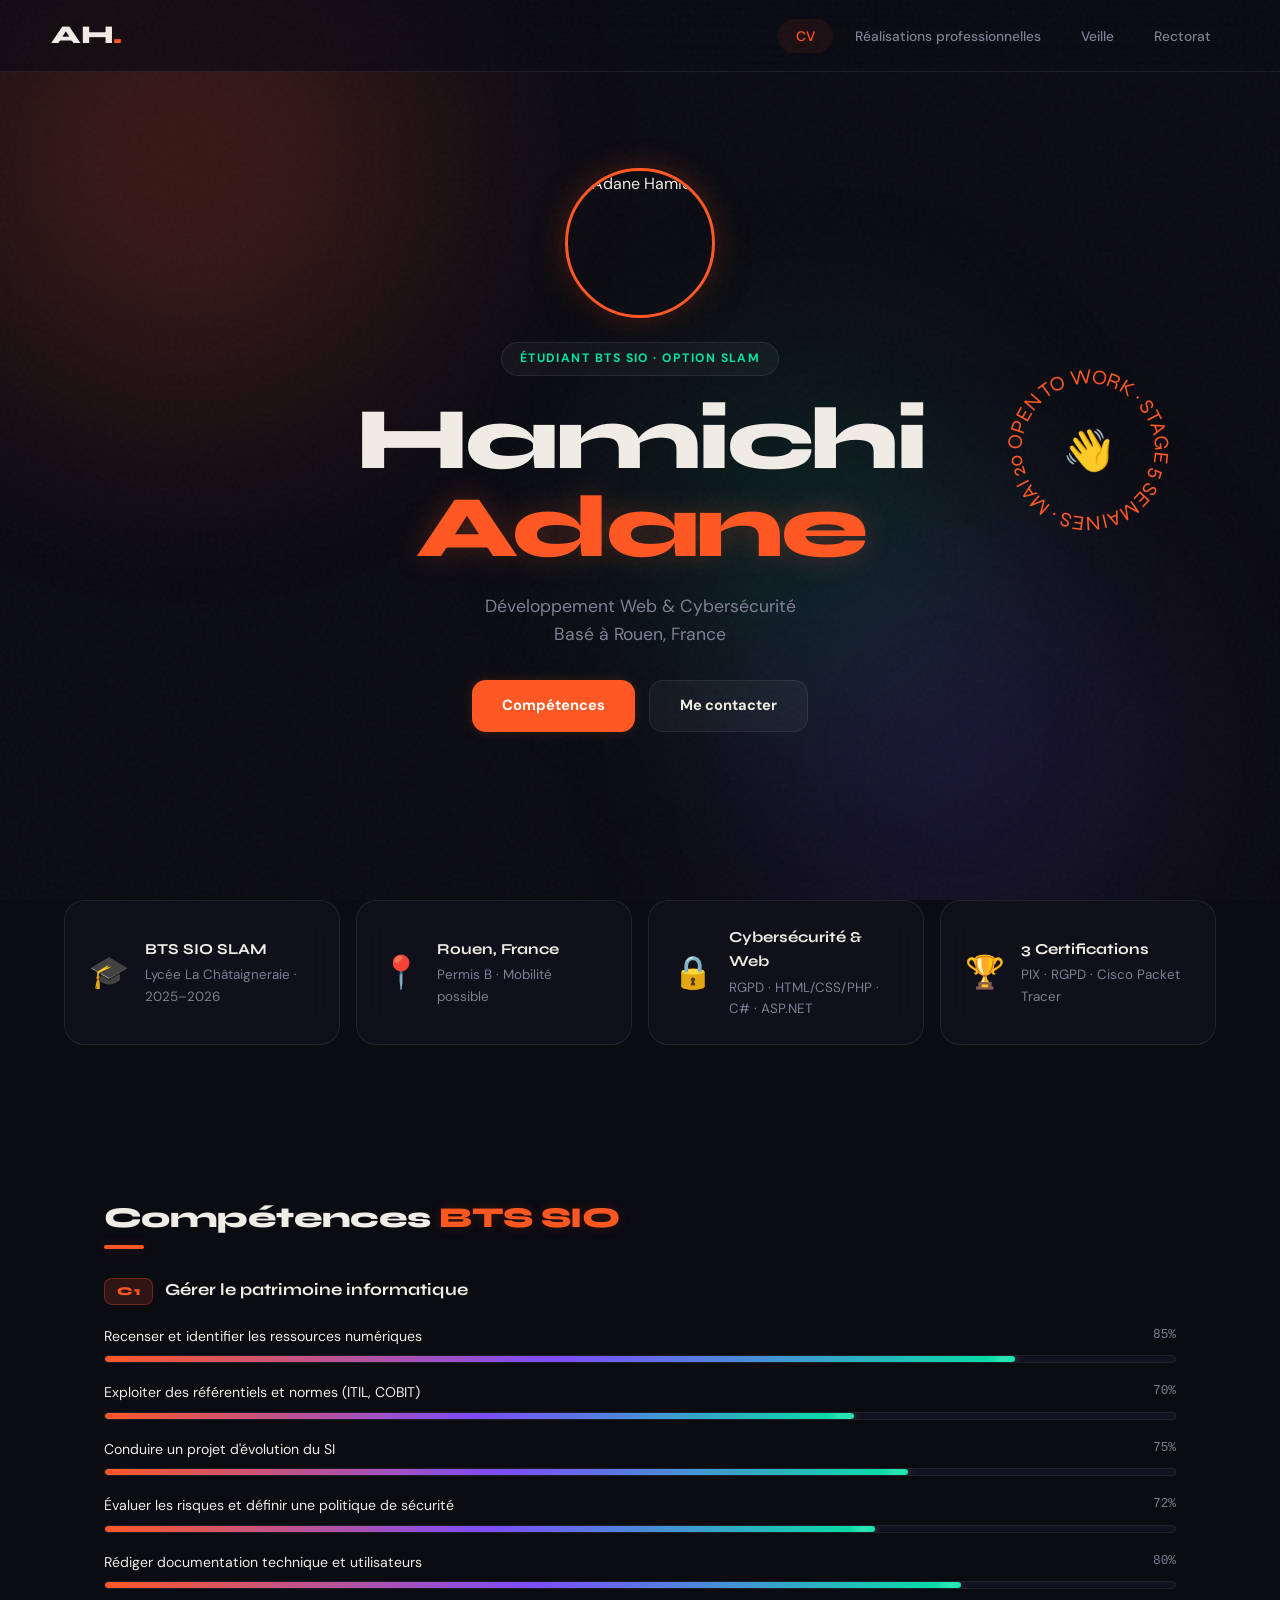
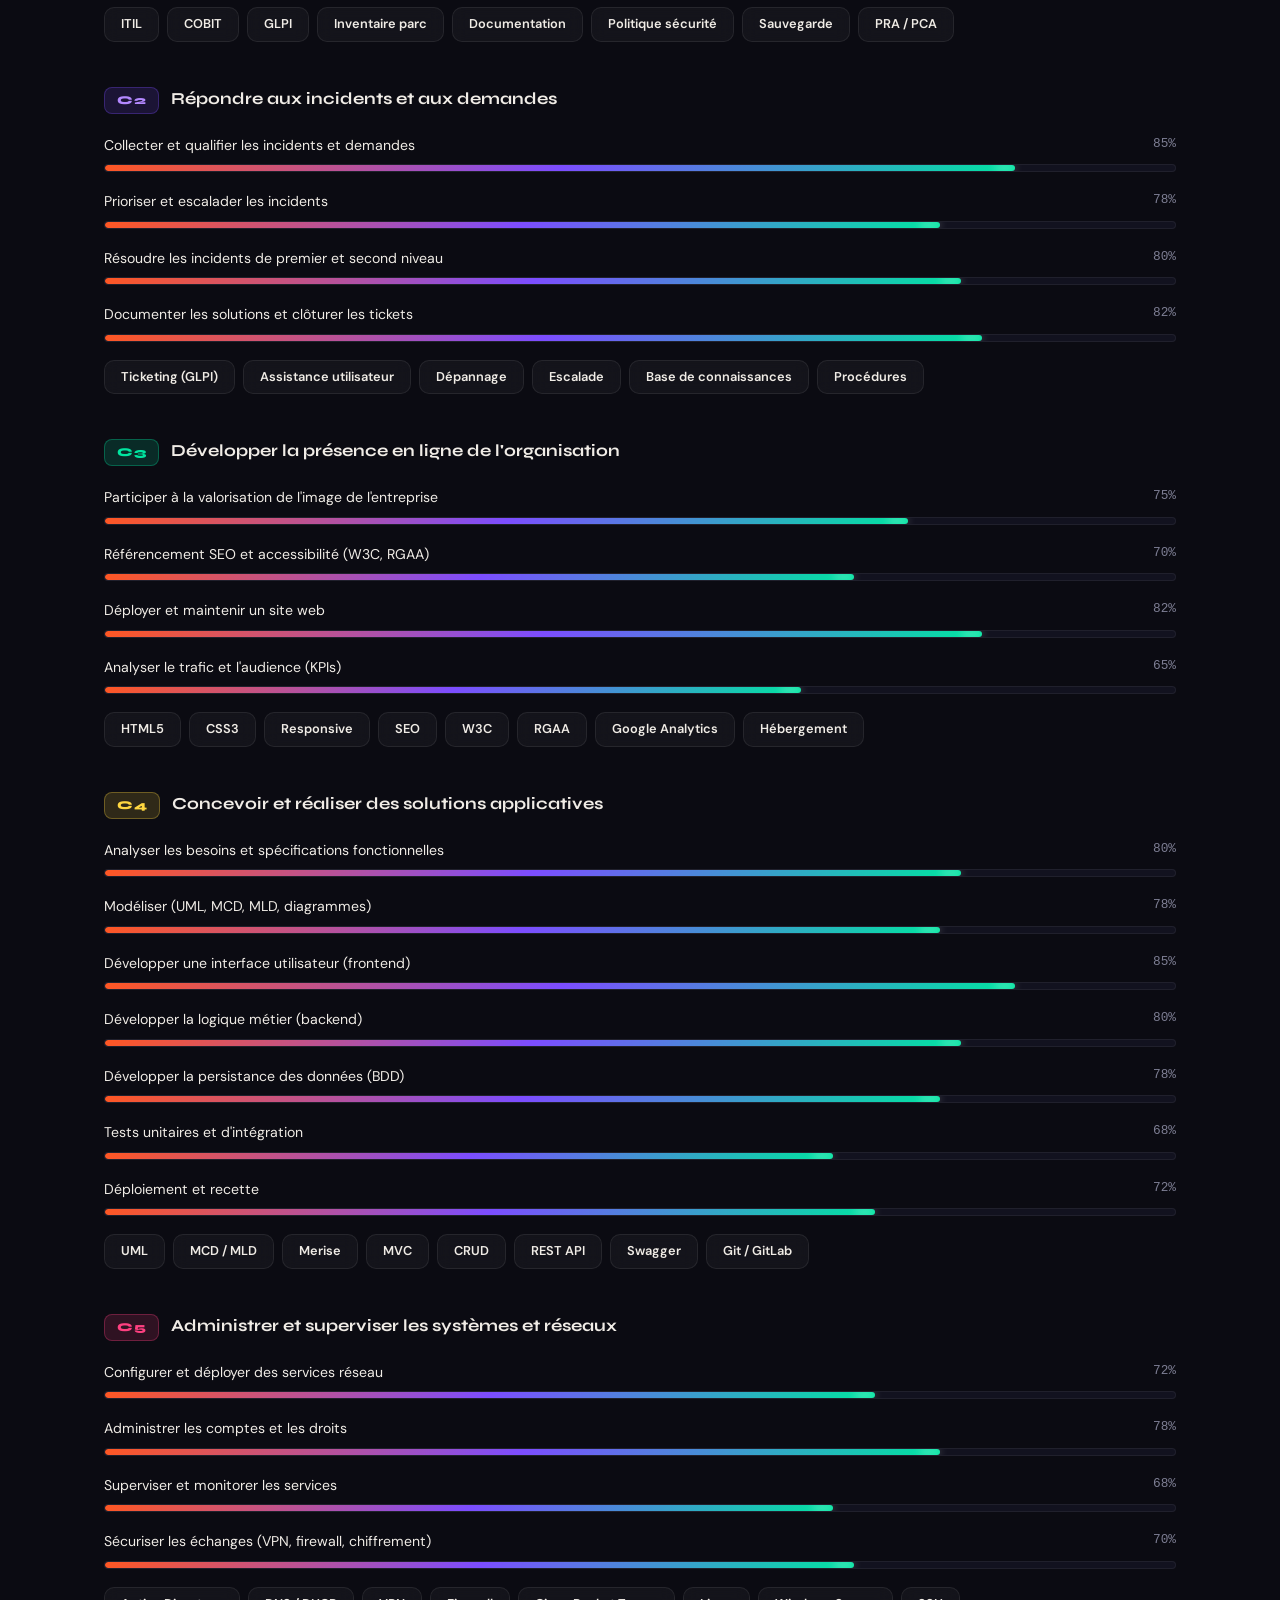
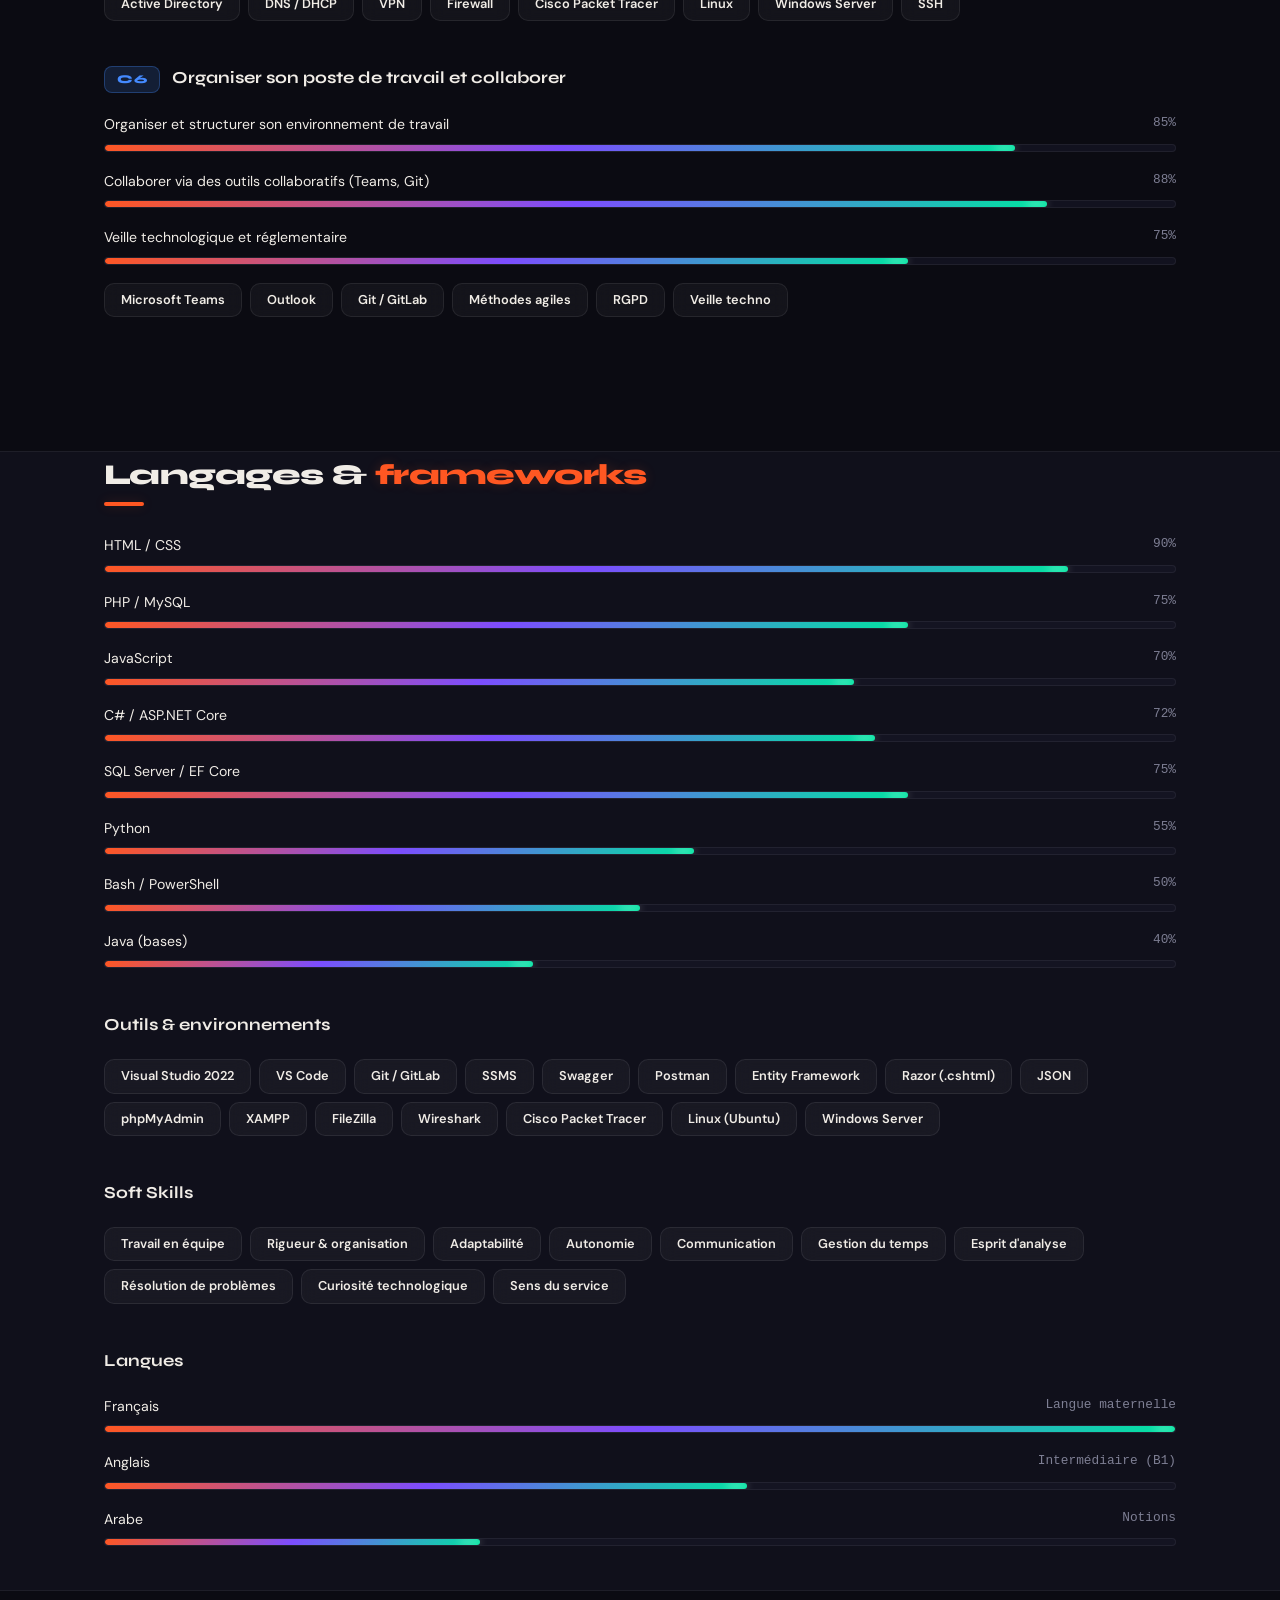
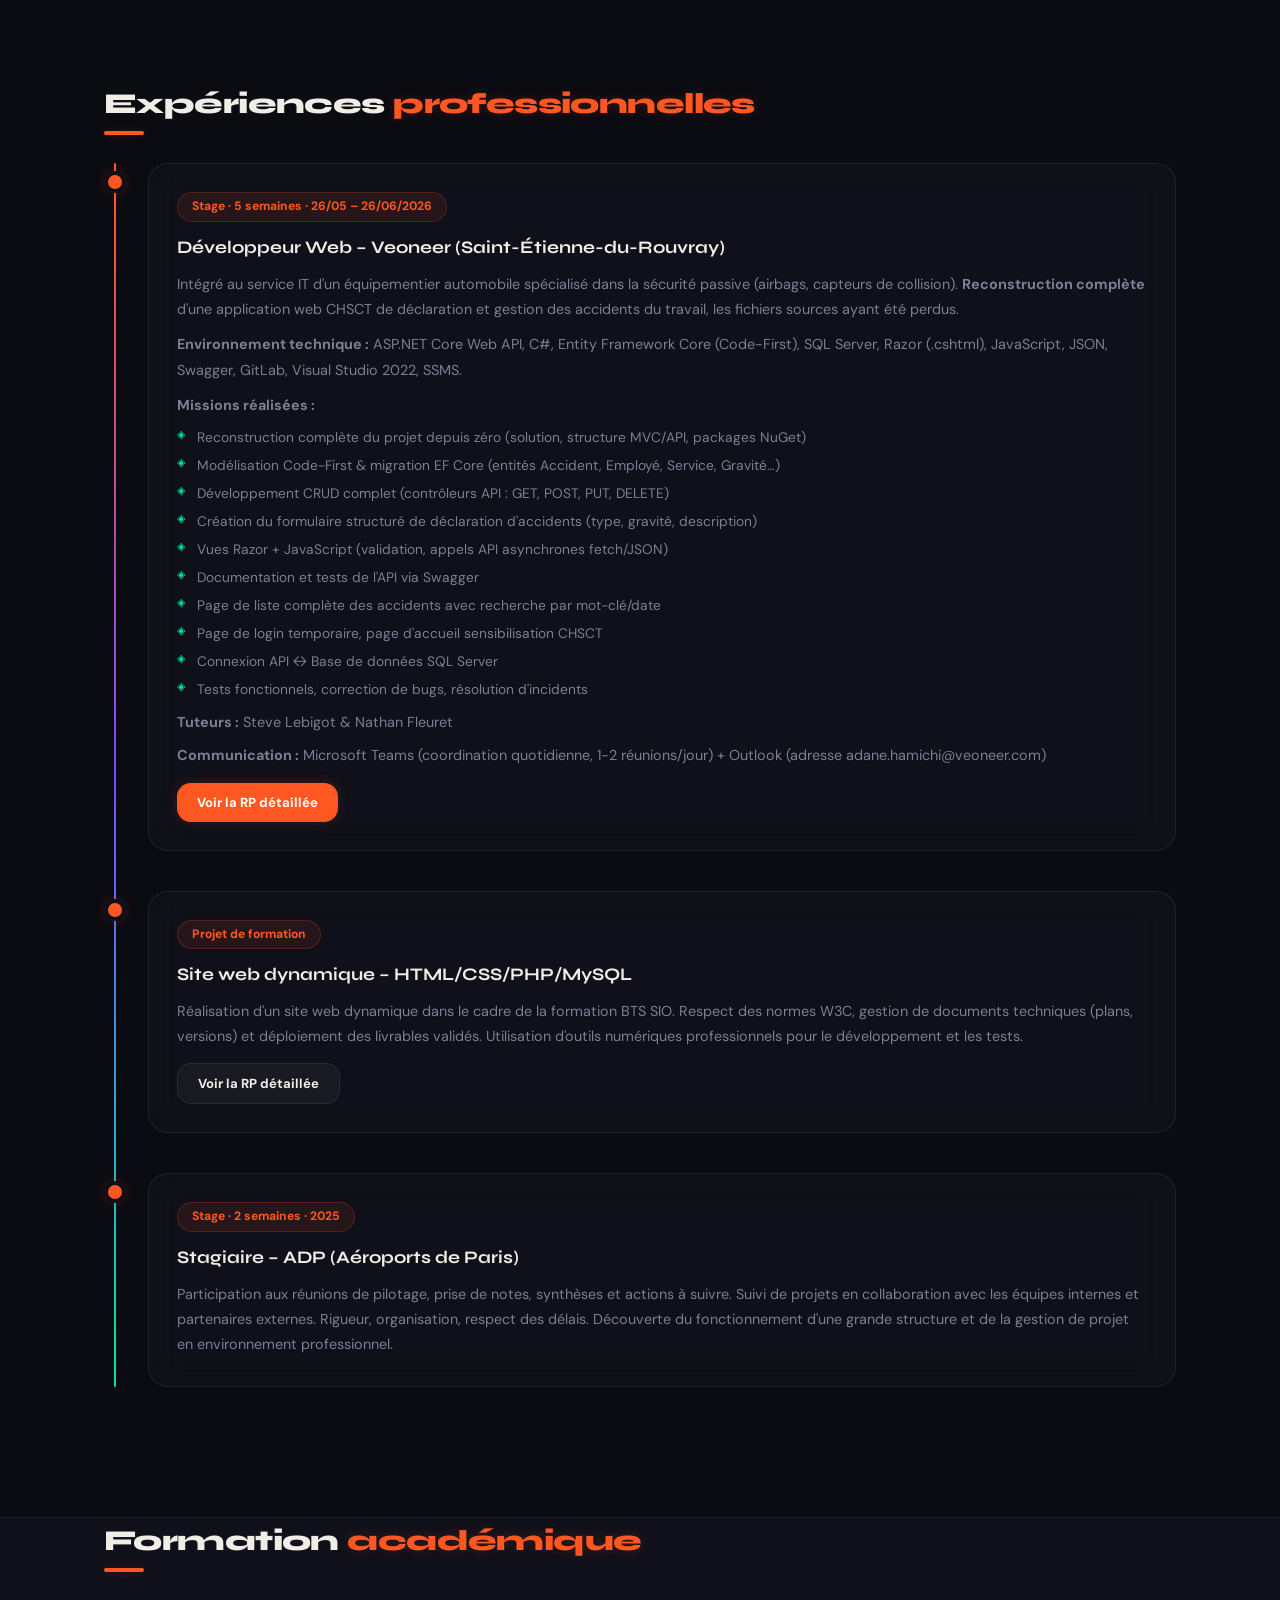
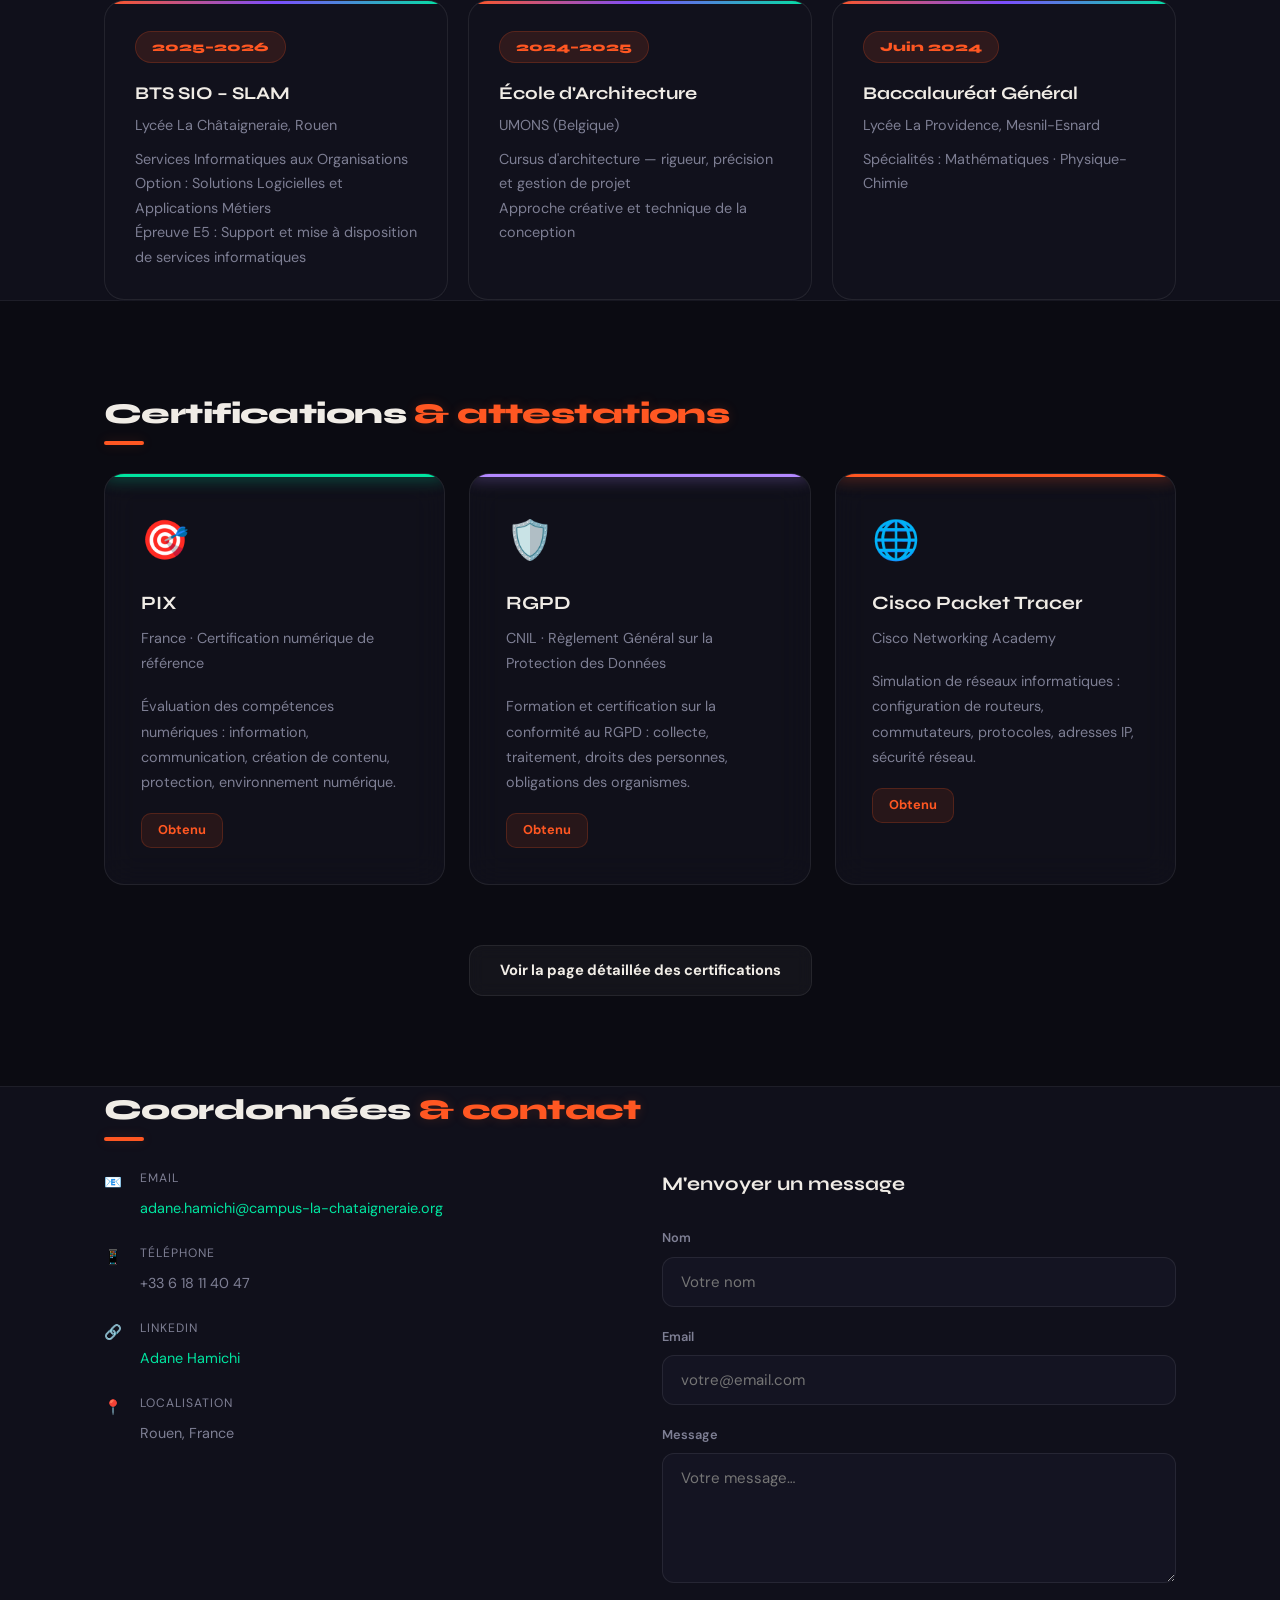
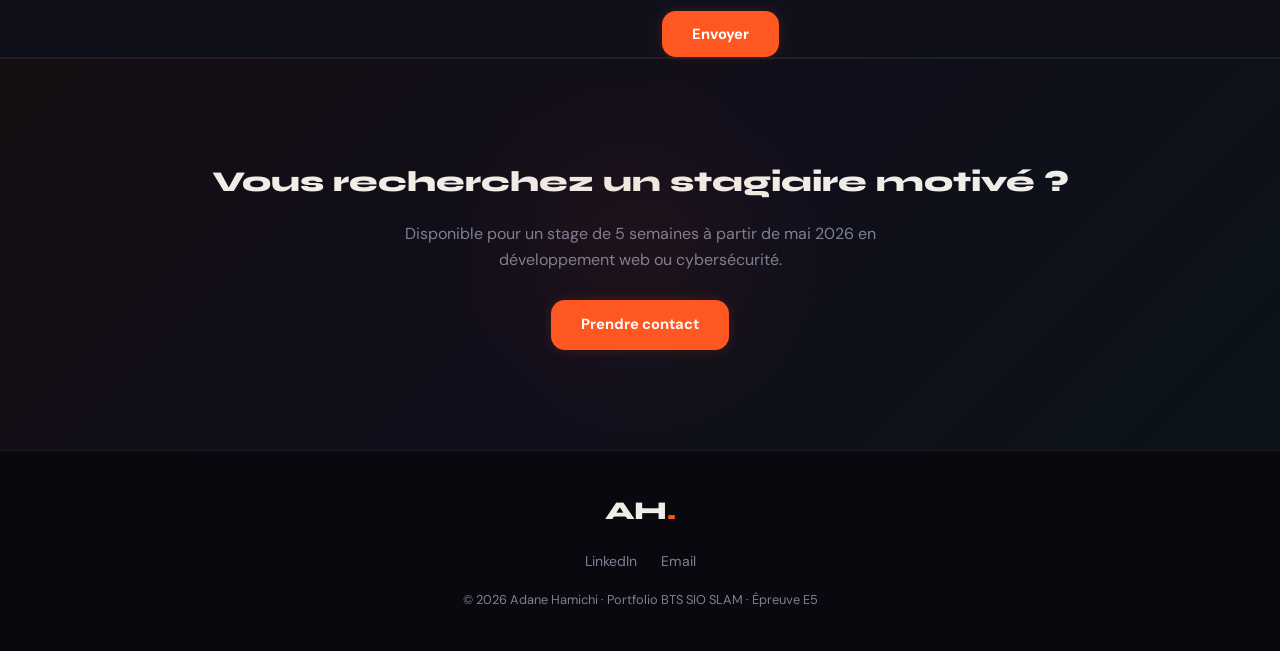
==== commit 0c3d1963: "Add files via upload" ====
--- a/index.html
+++ b/index.html
@@ -1,28 +1,28 @@
 <!DOCTYPE html>
 <html lang="fr">
 <head>
-  <meta charset="UTF-8" />
+  <meta charset="UTF-8"/>
   <meta name="viewport" content="width=device-width, initial-scale=1.0"/>
-  <title>Adane Hamichi – Portfolio</title>
-  <link rel="stylesheet" href="style.css" />
+  <title>CV – Adane Hamichi</title>
+  <meta name="description" content="Portfolio d'Adane Hamichi, étudiant en BTS SIO SLAM – Épreuve E5"/>
+  <link rel="stylesheet" href="style.css"/>
   <link href="https://fonts.googleapis.com/css2?family=Syne:wght@400;600;700;800&family=DM+Sans:ital,wght@0,300;0,400;0,500;1,300&display=swap" rel="stylesheet">
 </head>
 <body>
 
-  <!-- NAV -->
+  <!-- ═══ NAV ═══ -->
   <nav class="navbar">
     <div class="nav-logo">AH<span class="dot">.</span></div>
-    <ul class="nav-links">
-      <li><a href="index.html" class="active">Accueil</a></li>
-      <li><a href="competences.html">Compétences</a></li>
-      <li><a href="synthese.html">Tableau de synthèse</a></li>
-      <li><a href="certifications.html">Certifications</a></li>
-      <li><a href="contact.html">Contact</a></li>
+    <ul class="nav-links" id="navLinks">
+      <li><a href="index.html" class="active">CV</a></li>
+      <li><a href="realisations.html">Réalisations professionnelles</a></li>
+      <li><a href="veille.html">Veille</a></li>
+      <li><a href="rectorat.html">Rectorat</a></li>
     </ul>
     <button class="burger" onclick="toggleMenu()" aria-label="Menu">&#9776;</button>
   </nav>
 
-  <!-- HERO -->
+  <!-- ═══ HERO ═══ -->
   <section class="hero">
     <div class="hero-bg">
       <div class="blob blob1"></div>
@@ -30,11 +30,12 @@
       <div class="blob blob3"></div>
     </div>
     <div class="hero-content">
+      <img src="img/adane_photo.png" alt="Adane Hamichi" class="hero-photo animate-fade">
       <span class="tag animate-fade">Étudiant BTS SIO · Option SLAM</span>
       <h1 class="animate-up">Hamichi<br><span class="accent">Adane</span></h1>
       <p class="hero-sub animate-up delay1">Développement Web &amp; Cybersécurité<br>Basé à Rouen, France</p>
       <div class="hero-btns animate-up delay2">
-        <a href="competences.html" class="btn-primary">Voir mes compétences</a>
+        <a href="#competences" class="btn-primary">Compétences</a>
         <a href="contact.html" class="btn-outline">Me contacter</a>
       </div>
     </div>
@@ -51,7 +52,7 @@
     </div>
   </section>
 
-  <!-- ABOUT STRIP -->
+  <!-- ═══ INFOS CLÉS ═══ -->
   <section class="about-strip">
     <div class="strip-grid">
       <div class="strip-card">
@@ -72,7 +73,7 @@
         <span class="strip-icon">🔒</span>
         <div>
           <strong>Cybersécurité &amp; Web</strong>
-          <p>RGPD · HTML/CSS/PHP · C#</p>
+          <p>RGPD · HTML/CSS/PHP · C# · ASP.NET</p>
         </div>
       </div>
       <div class="strip-card">
@@ -85,30 +86,360 @@
     </div>
   </section>
 
-  <!-- EXPERIENCE -->
+  <!-- ═══════════════════════════════════════════════════ -->
+  <!-- COMPÉTENCES BTS SIO — COMPLET E5                  -->
+  <!-- ═══════════════════════════════════════════════════ -->
+  <section class="section" id="competences">
+    <h2 class="section-title">Compétences <span class="accent">BTS SIO</span></h2>
+
+    <!-- C1 : Gérer le patrimoine informatique -->
+    <div class="skill-group">
+      <h3><span class="comp-pill c1" style="margin-right:8px;">C1</span> Gérer le patrimoine informatique</h3>
+      <div class="skill-item">
+        <div class="skill-label"><span>Recenser et identifier les ressources numériques</span><span>85%</span></div>
+        <div class="skill-bar"><div class="skill-fill" style="width:85%;--d:0s"></div></div>
+      </div>
+      <div class="skill-item">
+        <div class="skill-label"><span>Exploiter des référentiels et normes (ITIL, COBIT)</span><span>70%</span></div>
+        <div class="skill-bar"><div class="skill-fill" style="width:70%;--d:0.1s"></div></div>
+      </div>
+      <div class="skill-item">
+        <div class="skill-label"><span>Conduire un projet d'évolution du SI</span><span>75%</span></div>
+        <div class="skill-bar"><div class="skill-fill" style="width:75%;--d:0.15s"></div></div>
+      </div>
+      <div class="skill-item">
+        <div class="skill-label"><span>Évaluer les risques et définir une politique de sécurité</span><span>72%</span></div>
+        <div class="skill-bar"><div class="skill-fill" style="width:72%;--d:0.2s"></div></div>
+      </div>
+      <div class="skill-item">
+        <div class="skill-label"><span>Rédiger documentation technique et utilisateurs</span><span>80%</span></div>
+        <div class="skill-bar"><div class="skill-fill" style="width:80%;--d:0.25s"></div></div>
+      </div>
+      <div class="tech-tags" style="margin-top:14px;">
+        <span class="tech-tag">ITIL</span>
+        <span class="tech-tag">COBIT</span>
+        <span class="tech-tag">GLPI</span>
+        <span class="tech-tag">Inventaire parc</span>
+        <span class="tech-tag">Documentation</span>
+        <span class="tech-tag">Politique sécurité</span>
+        <span class="tech-tag">Sauvegarde</span>
+        <span class="tech-tag">PRA / PCA</span>
+      </div>
+    </div>
+
+    <!-- C2 : Répondre aux incidents et demandes -->
+    <div class="skill-group">
+      <h3><span class="comp-pill c2" style="margin-right:8px;">C2</span> Répondre aux incidents et aux demandes</h3>
+      <div class="skill-item">
+        <div class="skill-label"><span>Collecter et qualifier les incidents et demandes</span><span>85%</span></div>
+        <div class="skill-bar"><div class="skill-fill" style="width:85%;--d:0s"></div></div>
+      </div>
+      <div class="skill-item">
+        <div class="skill-label"><span>Prioriser et escalader les incidents</span><span>78%</span></div>
+        <div class="skill-bar"><div class="skill-fill" style="width:78%;--d:0.1s"></div></div>
+      </div>
+      <div class="skill-item">
+        <div class="skill-label"><span>Résoudre les incidents de premier et second niveau</span><span>80%</span></div>
+        <div class="skill-bar"><div class="skill-fill" style="width:80%;--d:0.15s"></div></div>
+      </div>
+      <div class="skill-item">
+        <div class="skill-label"><span>Documenter les solutions et clôturer les tickets</span><span>82%</span></div>
+        <div class="skill-bar"><div class="skill-fill" style="width:82%;--d:0.2s"></div></div>
+      </div>
+      <div class="tech-tags" style="margin-top:14px;">
+        <span class="tech-tag">Ticketing (GLPI)</span>
+        <span class="tech-tag">Assistance utilisateur</span>
+        <span class="tech-tag">Dépannage</span>
+        <span class="tech-tag">Escalade</span>
+        <span class="tech-tag">Base de connaissances</span>
+        <span class="tech-tag">Procédures</span>
+      </div>
+    </div>
+
+    <!-- C3 : Développer la présence en ligne -->
+    <div class="skill-group">
+      <h3><span class="comp-pill c3" style="margin-right:8px;">C3</span> Développer la présence en ligne de l'organisation</h3>
+      <div class="skill-item">
+        <div class="skill-label"><span>Participer à la valorisation de l'image de l'entreprise</span><span>75%</span></div>
+        <div class="skill-bar"><div class="skill-fill" style="width:75%;--d:0s"></div></div>
+      </div>
+      <div class="skill-item">
+        <div class="skill-label"><span>Référencement SEO et accessibilité (W3C, RGAA)</span><span>70%</span></div>
+        <div class="skill-bar"><div class="skill-fill" style="width:70%;--d:0.1s"></div></div>
+      </div>
+      <div class="skill-item">
+        <div class="skill-label"><span>Déployer et maintenir un site web</span><span>82%</span></div>
+        <div class="skill-bar"><div class="skill-fill" style="width:82%;--d:0.15s"></div></div>
+      </div>
+      <div class="skill-item">
+        <div class="skill-label"><span>Analyser le trafic et l'audience (KPIs)</span><span>65%</span></div>
+        <div class="skill-bar"><div class="skill-fill" style="width:65%;--d:0.2s"></div></div>
+      </div>
+      <div class="tech-tags" style="margin-top:14px;">
+        <span class="tech-tag">HTML5</span>
+        <span class="tech-tag">CSS3</span>
+        <span class="tech-tag">Responsive</span>
+        <span class="tech-tag">SEO</span>
+        <span class="tech-tag">W3C</span>
+        <span class="tech-tag">RGAA</span>
+        <span class="tech-tag">Google Analytics</span>
+        <span class="tech-tag">Hébergement</span>
+      </div>
+    </div>
+
+    <!-- C4 : Concevoir et réaliser des solutions applicatives -->
+    <div class="skill-group">
+      <h3><span class="comp-pill c4" style="margin-right:8px;">C4</span> Concevoir et réaliser des solutions applicatives</h3>
+      <div class="skill-item">
+        <div class="skill-label"><span>Analyser les besoins et spécifications fonctionnelles</span><span>80%</span></div>
+        <div class="skill-bar"><div class="skill-fill" style="width:80%;--d:0s"></div></div>
+      </div>
+      <div class="skill-item">
+        <div class="skill-label"><span>Modéliser (UML, MCD, MLD, diagrammes)</span><span>78%</span></div>
+        <div class="skill-bar"><div class="skill-fill" style="width:78%;--d:0.1s"></div></div>
+      </div>
+      <div class="skill-item">
+        <div class="skill-label"><span>Développer une interface utilisateur (frontend)</span><span>85%</span></div>
+        <div class="skill-bar"><div class="skill-fill" style="width:85%;--d:0.15s"></div></div>
+      </div>
+      <div class="skill-item">
+        <div class="skill-label"><span>Développer la logique métier (backend)</span><span>80%</span></div>
+        <div class="skill-bar"><div class="skill-fill" style="width:80%;--d:0.2s"></div></div>
+      </div>
+      <div class="skill-item">
+        <div class="skill-label"><span>Développer la persistance des données (BDD)</span><span>78%</span></div>
+        <div class="skill-bar"><div class="skill-fill" style="width:78%;--d:0.25s"></div></div>
+      </div>
+      <div class="skill-item">
+        <div class="skill-label"><span>Tests unitaires et d'intégration</span><span>68%</span></div>
+        <div class="skill-bar"><div class="skill-fill" style="width:68%;--d:0.3s"></div></div>
+      </div>
+      <div class="skill-item">
+        <div class="skill-label"><span>Déploiement et recette</span><span>72%</span></div>
+        <div class="skill-bar"><div class="skill-fill" style="width:72%;--d:0.35s"></div></div>
+      </div>
+      <div class="tech-tags" style="margin-top:14px;">
+        <span class="tech-tag">UML</span>
+        <span class="tech-tag">MCD / MLD</span>
+        <span class="tech-tag">Merise</span>
+        <span class="tech-tag">MVC</span>
+        <span class="tech-tag">CRUD</span>
+        <span class="tech-tag">REST API</span>
+        <span class="tech-tag">Swagger</span>
+        <span class="tech-tag">Git / GitLab</span>
+      </div>
+    </div>
+
+    <!-- C5 : Administrer et superviser -->
+    <div class="skill-group">
+      <h3><span class="comp-pill c5" style="margin-right:8px;">C5</span> Administrer et superviser les systèmes et réseaux</h3>
+      <div class="skill-item">
+        <div class="skill-label"><span>Configurer et déployer des services réseau</span><span>72%</span></div>
+        <div class="skill-bar"><div class="skill-fill" style="width:72%;--d:0s"></div></div>
+      </div>
+      <div class="skill-item">
+        <div class="skill-label"><span>Administrer les comptes et les droits</span><span>78%</span></div>
+        <div class="skill-bar"><div class="skill-fill" style="width:78%;--d:0.1s"></div></div>
+      </div>
+      <div class="skill-item">
+        <div class="skill-label"><span>Superviser et monitorer les services</span><span>68%</span></div>
+        <div class="skill-bar"><div class="skill-fill" style="width:68%;--d:0.15s"></div></div>
+      </div>
+      <div class="skill-item">
+        <div class="skill-label"><span>Sécuriser les échanges (VPN, firewall, chiffrement)</span><span>70%</span></div>
+        <div class="skill-bar"><div class="skill-fill" style="width:70%;--d:0.2s"></div></div>
+      </div>
+      <div class="tech-tags" style="margin-top:14px;">
+        <span class="tech-tag">Active Directory</span>
+        <span class="tech-tag">DNS / DHCP</span>
+        <span class="tech-tag">VPN</span>
+        <span class="tech-tag">Firewall</span>
+        <span class="tech-tag">Cisco Packet Tracer</span>
+        <span class="tech-tag">Linux</span>
+        <span class="tech-tag">Windows Server</span>
+        <span class="tech-tag">SSH</span>
+      </div>
+    </div>
+
+    <!-- C6 : Organiser le poste de travail -->
+    <div class="skill-group">
+      <h3><span class="comp-pill c6" style="margin-right:8px;">C6</span> Organiser son poste de travail et collaborer</h3>
+      <div class="skill-item">
+        <div class="skill-label"><span>Organiser et structurer son environnement de travail</span><span>85%</span></div>
+        <div class="skill-bar"><div class="skill-fill" style="width:85%;--d:0s"></div></div>
+      </div>
+      <div class="skill-item">
+        <div class="skill-label"><span>Collaborer via des outils collaboratifs (Teams, Git)</span><span>88%</span></div>
+        <div class="skill-bar"><div class="skill-fill" style="width:88%;--d:0.1s"></div></div>
+      </div>
+      <div class="skill-item">
+        <div class="skill-label"><span>Veille technologique et réglementaire</span><span>75%</span></div>
+        <div class="skill-bar"><div class="skill-fill" style="width:75%;--d:0.15s"></div></div>
+      </div>
+      <div class="tech-tags" style="margin-top:14px;">
+        <span class="tech-tag">Microsoft Teams</span>
+        <span class="tech-tag">Outlook</span>
+        <span class="tech-tag">Git / GitLab</span>
+        <span class="tech-tag">Méthodes agiles</span>
+        <span class="tech-tag">RGPD</span>
+        <span class="tech-tag">Veille techno</span>
+      </div>
+    </div>
+  </section>
+
+  <!-- ═══ COMPÉTENCES TECHNIQUES (langages) ═══ -->
+  <section class="section-dark">
+    <div class="section" style="padding-top:0;padding-bottom:0;">
+      <h2 class="section-title">Langages &amp; <span class="accent">frameworks</span></h2>
+      <div class="skill-group">
+        <div class="skill-item">
+          <div class="skill-label"><span>HTML / CSS</span><span>90%</span></div>
+          <div class="skill-bar"><div class="skill-fill" style="width:90%;--d:0s"></div></div>
+        </div>
+        <div class="skill-item">
+          <div class="skill-label"><span>PHP / MySQL</span><span>75%</span></div>
+          <div class="skill-bar"><div class="skill-fill" style="width:75%;--d:0.1s"></div></div>
+        </div>
+        <div class="skill-item">
+          <div class="skill-label"><span>JavaScript</span><span>70%</span></div>
+          <div class="skill-bar"><div class="skill-fill" style="width:70%;--d:0.15s"></div></div>
+        </div>
+        <div class="skill-item">
+          <div class="skill-label"><span>C# / ASP.NET Core</span><span>72%</span></div>
+          <div class="skill-bar"><div class="skill-fill" style="width:72%;--d:0.2s"></div></div>
+        </div>
+        <div class="skill-item">
+          <div class="skill-label"><span>SQL Server / EF Core</span><span>75%</span></div>
+          <div class="skill-bar"><div class="skill-fill" style="width:75%;--d:0.25s"></div></div>
+        </div>
+        <div class="skill-item">
+          <div class="skill-label"><span>Python</span><span>55%</span></div>
+          <div class="skill-bar"><div class="skill-fill" style="width:55%;--d:0.3s"></div></div>
+        </div>
+        <div class="skill-item">
+          <div class="skill-label"><span>Bash / PowerShell</span><span>50%</span></div>
+          <div class="skill-bar"><div class="skill-fill" style="width:50%;--d:0.35s"></div></div>
+        </div>
+        <div class="skill-item">
+          <div class="skill-label"><span>Java (bases)</span><span>40%</span></div>
+          <div class="skill-bar"><div class="skill-fill" style="width:40%;--d:0.4s"></div></div>
+        </div>
+      </div>
+      <div class="skill-group">
+        <h3>Outils &amp; environnements</h3>
+        <div class="tech-tags">
+          <span class="tech-tag">Visual Studio 2022</span>
+          <span class="tech-tag">VS Code</span>
+          <span class="tech-tag">Git / GitLab</span>
+          <span class="tech-tag">SSMS</span>
+          <span class="tech-tag">Swagger</span>
+          <span class="tech-tag">Postman</span>
+          <span class="tech-tag">Entity Framework</span>
+          <span class="tech-tag">Razor (.cshtml)</span>
+          <span class="tech-tag">JSON</span>
+          <span class="tech-tag">phpMyAdmin</span>
+          <span class="tech-tag">XAMPP</span>
+          <span class="tech-tag">FileZilla</span>
+          <span class="tech-tag">Wireshark</span>
+          <span class="tech-tag">Cisco Packet Tracer</span>
+          <span class="tech-tag">Linux (Ubuntu)</span>
+          <span class="tech-tag">Windows Server</span>
+        </div>
+      </div>
+      <div class="skill-group">
+        <h3>Soft Skills</h3>
+        <div class="tech-tags">
+          <span class="tech-tag">Travail en équipe</span>
+          <span class="tech-tag">Rigueur &amp; organisation</span>
+          <span class="tech-tag">Adaptabilité</span>
+          <span class="tech-tag">Autonomie</span>
+          <span class="tech-tag">Communication</span>
+          <span class="tech-tag">Gestion du temps</span>
+          <span class="tech-tag">Esprit d'analyse</span>
+          <span class="tech-tag">Résolution de problèmes</span>
+          <span class="tech-tag">Curiosité technologique</span>
+          <span class="tech-tag">Sens du service</span>
+        </div>
+      </div>
+      <div class="skill-group">
+        <h3>Langues</h3>
+        <div class="skill-item">
+          <div class="skill-label"><span>Français</span><span>Langue maternelle</span></div>
+          <div class="skill-bar"><div class="skill-fill" style="width:100%;--d:0s"></div></div>
+        </div>
+        <div class="skill-item">
+          <div class="skill-label"><span>Anglais</span><span>Intermédiaire (B1)</span></div>
+          <div class="skill-bar"><div class="skill-fill" style="width:60%;--d:0.1s"></div></div>
+        </div>
+        <div class="skill-item">
+          <div class="skill-label"><span>Arabe</span><span>Notions</span></div>
+          <div class="skill-bar"><div class="skill-fill" style="width:35%;--d:0.2s"></div></div>
+        </div>
+      </div>
+    </div>
+  </section>
+
+  <!-- ═══ EXPÉRIENCES PROFESSIONNELLES ═══ -->
   <section class="section">
     <h2 class="section-title">Expériences <span class="accent">professionnelles</span></h2>
     <div class="timeline">
+
+      <!-- Stage Veoneer -->
       <div class="tl-item">
         <div class="tl-dot"></div>
         <div class="tl-card">
-          <span class="tl-tag">Projet</span>
-          <h3>Site web dynamique – HTML/CSS/PHP</h3>
-          <p>Respect de procédures et normes, gestion de documents techniques (plans, versions) et déploiement des livrables validés. Utilisation d'outils numériques.</p>
-        </div>
-      </div>
+          <span class="tl-tag">Stage · 5 semaines · 26/05 – 26/06/2026</span>
+          <h3>Développeur Web – Veoneer (Saint-Étienne-du-Rouvray)</h3>
+          <p>Intégré au service IT d'un équipementier automobile spécialisé dans la sécurité passive (airbags, capteurs de collision). <strong>Reconstruction complète</strong> d'une application web CHSCT de déclaration et gestion des accidents du travail, les fichiers sources ayant été perdus.</p>
+          <p style="margin-top:10px;"><strong>Environnement technique :</strong> ASP.NET Core Web API, C#, Entity Framework Core (Code-First), SQL Server, Razor (.cshtml), JavaScript, JSON, Swagger, GitLab, Visual Studio 2022, SSMS.</p>
+          <p style="margin-top:10px;"><strong>Missions réalisées :</strong></p>
+          <ul class="tl-missions">
+            <li>Reconstruction complète du projet depuis zéro (solution, structure MVC/API, packages NuGet)</li>
+            <li>Modélisation Code-First &amp; migration EF Core (entités Accident, Employé, Service, Gravité…)</li>
+            <li>Développement CRUD complet (contrôleurs API : GET, POST, PUT, DELETE)</li>
+            <li>Création du formulaire structuré de déclaration d'accidents (type, gravité, description)</li>
+            <li>Vues Razor + JavaScript (validation, appels API asynchrones fetch/JSON)</li>
+            <li>Documentation et tests de l'API via Swagger</li>
+            <li>Page de liste complète des accidents avec recherche par mot-clé/date</li>
+            <li>Page de login temporaire, page d'accueil sensibilisation CHSCT</li>
+            <li>Connexion API ↔ Base de données SQL Server</li>
+            <li>Tests fonctionnels, correction de bugs, résolution d'incidents</li>
+          </ul>
+          <p style="margin-top:10px;"><strong>Tuteurs :</strong> Steve Lebigot &amp; Nathan Fleuret</p>
+          <p style="margin-top:8px;"><strong>Communication :</strong> Microsoft Teams (coordination quotidienne, 1-2 réunions/jour) + Outlook (adresse adane.hamichi@veoneer.com)</p>
+          <div style="margin-top:14px;display:flex;gap:8px;flex-wrap:wrap;">
+            <a href="rp-veoneer.html" class="btn-primary" style="font-size:0.82rem;padding:9px 20px;">Voir la RP détaillée</a>
+          </div>
+        </div>
+      </div>
+
+      <!-- Projet formation -->
       <div class="tl-item">
         <div class="tl-dot"></div>
         <div class="tl-card">
-          <span class="tl-tag">Stage · 2 semaines</span>
+          <span class="tl-tag">Projet de formation</span>
+          <h3>Site web dynamique – HTML/CSS/PHP/MySQL</h3>
+          <p>Réalisation d'un site web dynamique dans le cadre de la formation BTS SIO. Respect des normes W3C, gestion de documents techniques (plans, versions) et déploiement des livrables validés. Utilisation d'outils numériques professionnels pour le développement et les tests.</p>
+          <div style="margin-top:14px;display:flex;gap:8px;flex-wrap:wrap;">
+            <a href="rp-site-web.html" class="btn-outline" style="font-size:0.82rem;padding:9px 20px;">Voir la RP détaillée</a>
+          </div>
+        </div>
+      </div>
+
+      <!-- Stage ADP -->
+      <div class="tl-item">
+        <div class="tl-dot"></div>
+        <div class="tl-card">
+          <span class="tl-tag">Stage · 2 semaines · 2025</span>
           <h3>Stagiaire – ADP (Aéroports de Paris)</h3>
-          <p>Participation aux réunions de pilotage, prise de notes, synthèses et actions à suivre. Suivi de projets en collaboration avec les équipes internes et partenaires externes. Rigueur, organisation, respect des délais.</p>
-        </div>
-      </div>
-    </div>
-  </section>
-
-  <!-- FORMATIONS -->
+          <p>Participation aux réunions de pilotage, prise de notes, synthèses et actions à suivre. Suivi de projets en collaboration avec les équipes internes et partenaires externes. Rigueur, organisation, respect des délais. Découverte du fonctionnement d'une grande structure et de la gestion de projet en environnement professionnel.</p>
+        </div>
+      </div>
+
+    </div>
+  </section>
+
+  <!-- ═══ FORMATIONS ═══ -->
   <section class="section-dark">
     <div class="section" style="padding-top:0;padding-bottom:0;">
       <h2 class="section-title">Formation <span class="accent">académique</span></h2>
@@ -116,14 +447,14 @@
         <div class="edu-card">
           <div class="edu-year">2025–2026</div>
           <h3>BTS SIO – SLAM</h3>
-          <p>Lycée La Châtaigneraie</p>
-          <p class="edu-detail">Services Informatiques aux Organisations<br>Option : Solutions Logicielles et Applications Métiers</p>
+          <p>Lycée La Châtaigneraie, Rouen</p>
+          <p class="edu-detail">Services Informatiques aux Organisations<br>Option : Solutions Logicielles et Applications Métiers<br>Épreuve E5 : Support et mise à disposition de services informatiques</p>
         </div>
         <div class="edu-card">
           <div class="edu-year">2024–2025</div>
           <h3>École d'Architecture</h3>
           <p>UMONS (Belgique)</p>
-          <p class="edu-detail">Cursus d'architecture — rigueur, précision et gestion de projet</p>
+          <p class="edu-detail">Cursus d'architecture — rigueur, précision et gestion de projet<br>Approche créative et technique de la conception</p>
         </div>
         <div class="edu-card">
           <div class="edu-year">Juin 2024</div>
@@ -135,29 +466,115 @@
     </div>
   </section>
 
-  <!-- CTA -->
+  <!-- ═══ CERTIFICATIONS ═══ -->
+  <section class="section">
+    <h2 class="section-title">Certifications <span class="accent">&amp; attestations</span></h2>
+    <div class="certs-grid">
+      <div class="cert-card" style="--card-color:var(--accent3);">
+        <div class="cert-icon">🎯</div>
+        <h3>PIX</h3>
+        <p class="cert-org">France · Certification numérique de référence</p>
+        <p>Évaluation des compétences numériques : information, communication, création de contenu, protection, environnement numérique.</p>
+        <span class="cert-badge">Obtenu</span>
+      </div>
+      <div class="cert-card" style="--card-color:#b388ff;">
+        <div class="cert-icon">🛡️</div>
+        <h3>RGPD</h3>
+        <p class="cert-org">CNIL · Règlement Général sur la Protection des Données</p>
+        <p>Formation et certification sur la conformité au RGPD : collecte, traitement, droits des personnes, obligations des organismes.</p>
+        <span class="cert-badge">Obtenu</span>
+      </div>
+      <div class="cert-card" style="--card-color:var(--accent);">
+        <div class="cert-icon">🌐</div>
+        <h3>Cisco Packet Tracer</h3>
+        <p class="cert-org">Cisco Networking Academy</p>
+        <p>Simulation de réseaux informatiques : configuration de routeurs, commutateurs, protocoles, adresses IP, sécurité réseau.</p>
+        <span class="cert-badge">Obtenu</span>
+      </div>
+    </div>
+    <div style="margin-top:28px;text-align:center;">
+      <a href="certifications.html" class="btn-outline">Voir la page détaillée des certifications</a>
+    </div>
+  </section>
+
+  <!-- ═══ COORDONNÉES ═══ -->
+  <section class="section-dark">
+    <div class="section" style="padding-top:0;padding-bottom:0;">
+      <h2 class="section-title">Coordonnées <span class="accent">&amp; contact</span></h2>
+      <div class="contact-grid">
+        <div class="contact-info">
+          <div class="c-item">
+            <span class="c-icon">📧</span>
+            <div>
+              <label>Email</label>
+              <a href="mailto:adane.hamichi@campus-la-chataigneraie.org">adane.hamichi@campus-la-chataigneraie.org</a>
+            </div>
+          </div>
+          <div class="c-item">
+            <span class="c-icon">📱</span>
+            <div>
+              <label>Téléphone</label>
+              <span>+33 6 18 11 40 47</span>
+            </div>
+          </div>
+          <div class="c-item">
+            <span class="c-icon">🔗</span>
+            <div>
+              <label>LinkedIn</label>
+              <a href="https://www.linkedin.com/in/adane-hamichi-792073328/" target="_blank" rel="noopener">Adane Hamichi</a>
+            </div>
+          </div>
+          <div class="c-item">
+            <span class="c-icon">📍</span>
+            <div>
+              <label>Localisation</label>
+              <span>Rouen, France</span>
+            </div>
+          </div>
+        </div>
+        <div class="contact-form-wrap">
+          <h3>M'envoyer un message</h3>
+          <form class="contact-form" action="mailto:adane.hamichi@campus-la-chataigneraie.org" method="post" enctype="text/plain">
+            <div class="form-group">
+              <label for="name">Nom</label>
+              <input type="text" id="name" name="Nom" placeholder="Votre nom" required/>
+            </div>
+            <div class="form-group">
+              <label for="email">Email</label>
+              <input type="email" id="email" name="Email" placeholder="votre@email.com" required/>
+            </div>
+            <div class="form-group">
+              <label for="msg">Message</label>
+              <textarea id="msg" name="Message" placeholder="Votre message…" required></textarea>
+            </div>
+            <button type="submit" class="btn-primary">Envoyer</button>
+          </form>
+        </div>
+      </div>
+    </div>
+  </section>
+
+  <!-- ═══ CTA ═══ -->
   <section class="cta-section">
     <h2>Vous recherchez un stagiaire motivé ?</h2>
     <p>Disponible pour un stage de 5 semaines à partir de mai 2026 en développement web ou cybersécurité.</p>
     <a href="contact.html" class="btn-primary">Prendre contact</a>
   </section>
 
-  <!-- FOOTER -->
+  <!-- ═══ FOOTER ═══ -->
   <footer class="footer">
     <div class="footer-inner">
       <span class="nav-logo">AH<span class="dot">.</span></span>
       <div class="footer-links">
-        <a href="https://www.linkedin.com/in/adane-hamichi-792073328/" target="_blank">LinkedIn</a>
+        <a href="https://www.linkedin.com/in/adane-hamichi-792073328/" target="_blank" rel="noopener">LinkedIn</a>
         <a href="mailto:adane.hamichi@campus-la-chataigneraie.org">Email</a>
       </div>
-      <p>© 2026 Adane Hamichi · Tous droits réservés</p>
+      <p>© 2026 Adane Hamichi · Portfolio BTS SIO SLAM · Épreuve E5</p>
     </div>
   </footer>
 
   <script>
-    function toggleMenu() {
-      document.querySelector('.nav-links').classList.toggle('open');
-    }
+    function toggleMenu(){document.getElementById('navLinks').classList.toggle('open');}
   </script>
 </body>
-</html>
+</html>
--- a/style.css
+++ b/style.css
@@ -1,249 +1,256 @@
-/* ===========================
-   ROOT & RESET
-=========================== */
+/* ═══════════════════════════════════════════
+   PORTFOLIO BTS SIO – ADANE HAMICHI
+   Neo-Brutalist × Glassmorphism — E5 Compliant
+   ═══════════════════════════════════════════ */
+
+/* ── Variables ── */
 :root {
-  --bg: #f7f8fc;
-  --surface: #ffffff;
-  --surface2: #eef0f7;
-  --accent: #2563eb;
-  --accent2: #7c3aed;
-  --accent3: #059669;
-  --accent-light: #dbeafe;
-  --text: #111827;
-  --text-muted: #6b7280;
-  --border: #e2e6f0;
-  --radius: 14px;
-  --shadow: 0 2px 12px rgba(0,0,0,0.07);
-  --shadow-lg: 0 8px 32px rgba(0,0,0,0.1);
+  --bg: #0b0b12;
+  --bg2: #10101b;
+  --surface: rgba(18,18,30,0.72);
+  --surface2: rgba(24,24,40,0.6);
+  --glass: rgba(255,255,255,0.04);
+  --glass-border: rgba(255,255,255,0.08);
+  --glass-hover: rgba(255,255,255,0.12);
+  --border: rgba(255,255,255,0.06);
+  --border-hover: rgba(255,255,255,0.16);
+  --text: #f0ece6;
+  --text-muted: #7e7f94;
+  --accent: #ff5722;
+  --accent2: #7c4dff;
+  --accent3: #00e5a0;
+  --accent4: #ffd740;
+  --accent5: #ff4081;
+  --accent6: #448aff;
+  --glow: 0 0 30px rgba(255,87,34,0.25);
+  --glow-sm: 0 0 12px rgba(255,87,34,0.18);
+  --radius: 20px;
+  --radius-sm: 12px;
+  --radius-xs: 8px;
   --font-head: 'Syne', sans-serif;
   --font-body: 'DM Sans', sans-serif;
-}
-
+  --font-mono: 'JetBrains Mono', 'Fira Code', monospace;
+  --nav-h: 72px;
+  --gradient-hero: linear-gradient(135deg, #ff5722 0%, #7c4dff 50%, #00e5a0 100%);
+  --gradient-card: linear-gradient(135deg, rgba(255,87,34,0.06) 0%, rgba(124,77,255,0.06) 100%);
+  --noise: url("data:image/svg+xml,%3Csvg viewBox='0 0 256 256' xmlns='http://www.w3.org/2000/svg'%3E%3Cfilter id='n'%3E%3CfeTurbulence type='fractalNoise' baseFrequency='0.9' numOctaves='4' stitchTiles='stitch'/%3E%3C/filter%3E%3Crect width='100%25' height='100%25' filter='url(%23n)' opacity='0.03'/%3E%3C/svg%3E");
+}
+
+/* ── Reset ── */
 *, *::before, *::after { box-sizing: border-box; margin: 0; padding: 0; }
-html { scroll-behavior: smooth; }
-
+html { scroll-behavior: smooth; scroll-padding-top: var(--nav-h); }
 body {
+  font-family: var(--font-body);
   background: var(--bg);
   color: var(--text);
-  font-family: var(--font-body);
-  font-size: 16px;
-  line-height: 1.7;
+  line-height: 1.6;
+  -webkit-font-smoothing: antialiased;
   overflow-x: hidden;
 }
-
-a { text-decoration: none; color: inherit; }
+body::before {
+  content: '';
+  position: fixed;
+  inset: 0;
+  background: var(--noise);
+  pointer-events: none;
+  z-index: 9999;
+}
+a { color: inherit; text-decoration: none; }
+img { max-width: 100%; display: block; border-radius: var(--radius-sm); }
+table { border-collapse: collapse; width: 100%; }
 ul { list-style: none; }
-img { max-width: 100%; display: block; }
-
-/* ===========================
-   NAVBAR
-=========================== */
+
+/* ── Navbar ── */
 .navbar {
   position: fixed;
   top: 0; left: 0; right: 0;
+  height: var(--nav-h);
+  display: flex;
+  align-items: center;
+  justify-content: space-between;
+  padding: 0 4%;
+  background: rgba(11,11,18,0.72);
+  backdrop-filter: blur(24px) saturate(1.4);
+  border-bottom: 1px solid var(--glass-border);
   z-index: 1000;
-  display: flex;
-  align-items: center;
-  justify-content: space-between;
-  padding: 16px 5%;
-  background: rgba(255,255,255,0.92);
-  backdrop-filter: blur(16px);
-  border-bottom: 1px solid var(--border);
-  box-shadow: 0 1px 8px rgba(0,0,0,0.05);
-}
-
+}
 .nav-logo {
   font-family: var(--font-head);
-  font-size: 1.5rem;
-  font-weight: 800;
-  letter-spacing: -1px;
+  font-weight: 800;
+  font-size: 1.6rem;
   color: var(--text);
-}
-.nav-logo .dot { color: var(--accent); }
-
+  letter-spacing: -0.02em;
+}
+.nav-logo .dot {
+  color: var(--accent);
+  text-shadow: var(--glow-sm);
+}
 .nav-links {
   display: flex;
-  gap: 2rem;
+  gap: 4px;
+  list-style: none;
 }
 .nav-links a {
-  font-size: 0.9rem;
+  padding: 8px 18px;
+  border-radius: 100px;
+  font-size: 0.86rem;
   font-weight: 500;
   color: var(--text-muted);
-  transition: color 0.2s;
-  position: relative;
-}
-.nav-links a::after {
-  content: '';
-  position: absolute;
-  bottom: -4px; left: 0;
-  height: 2px; width: 0;
-  background: var(--accent);
-  transition: width 0.25s;
-  border-radius: 2px;
+  transition: all 0.3s cubic-bezier(0.4,0,0.2,1);
+  white-space: nowrap;
 }
 .nav-links a:hover,
 .nav-links a.active {
   color: var(--accent);
-}
-.nav-links a:hover::after,
-.nav-links a.active::after {
-  width: 100%;
-}
-
+  background: rgba(255,87,34,0.08);
+  text-shadow: var(--glow-sm);
+}
+.nav-cta {
+  padding: 8px 22px !important;
+  background: var(--accent) !important;
+  color: #fff !important;
+  font-weight: 600 !important;
+  border-radius: 100px !important;
+  box-shadow: var(--glow-sm);
+}
+.nav-cta:hover { opacity: 0.9; box-shadow: var(--glow); }
 .burger {
   display: none;
-  font-size: 1.4rem;
+  font-size: 1.6rem;
   cursor: pointer;
   color: var(--text);
   background: none;
   border: none;
-  padding: 4px;
-}
-
-/* ===========================
-   HERO
-=========================== */
+}
+@media (max-width: 900px) {
+  .nav-links {
+    position: fixed;
+    top: var(--nav-h);
+    left: 0; right: 0;
+    flex-direction: column;
+    background: rgba(11,11,18,0.96);
+    backdrop-filter: blur(24px);
+    padding: 24px 5%;
+    gap: 8px;
+    display: none;
+    border-bottom: 1px solid var(--glass-border);
+  }
+  .nav-links.open { display: flex; }
+  .burger { display: block; }
+}
+
+/* ── Hero ── */
 .hero {
   min-height: 100vh;
   display: flex;
   align-items: center;
-  padding: 120px 5% 80px;
+  justify-content: center;
   position: relative;
   overflow: hidden;
-  background: linear-gradient(150deg, #f0f4ff 0%, #f7f8fc 50%, #fdf4ff 100%);
-}
-
+  padding: 0 5%;
+}
 .hero-bg {
   position: absolute;
   inset: 0;
-  z-index: 0;
+  overflow: hidden;
 }
 .blob {
   position: absolute;
   border-radius: 50%;
-  filter: blur(90px);
-  opacity: 0.22;
+  filter: blur(100px);
+  animation: blobFloat 12s ease-in-out infinite alternate;
 }
 .blob1 {
-  width: 480px; height: 480px;
-  background: #93c5fd;
-  top: -80px; right: -80px;
-  animation: float1 9s ease-in-out infinite;
+  width: 500px; height: 500px;
+  background: rgba(255,87,34,0.18);
+  top: -10%; left: -5%;
+  animation-delay: 0s;
 }
 .blob2 {
-  width: 300px; height: 300px;
-  background: #c4b5fd;
-  bottom: 40px; left: -60px;
-  animation: float2 11s ease-in-out infinite;
+  width: 400px; height: 400px;
+  background: rgba(124,77,255,0.14);
+  bottom: -5%; right: 10%;
+  animation-delay: -4s;
 }
 .blob3 {
-  width: 240px; height: 240px;
-  background: #6ee7b7;
-  top: 45%; left: 42%;
-  animation: float1 13s ease-in-out infinite reverse;
-}
-
-@keyframes float1 {
-  0%,100% { transform: translateY(0) scale(1); }
-  50% { transform: translateY(-28px) scale(1.04); }
-}
-@keyframes float2 {
-  0%,100% { transform: translateY(0) scale(1); }
-  50% { transform: translateY(20px) scale(0.96); }
-}
-
+  width: 350px; height: 350px;
+  background: rgba(0,229,160,0.10);
+  top: 40%; left: 50%;
+  animation-delay: -8s;
+}
+@keyframes blobFloat {
+  0%   { transform: translate(0,0) scale(1); }
+  50%  { transform: translate(30px,-20px) scale(1.1); }
+  100% { transform: translate(-20px,30px) scale(0.95); }
+}
 .hero-content {
   position: relative;
-  z-index: 1;
-  max-width: 640px;
-}
-
-.tag {
+  z-index: 2;
+  text-align: center;
+  max-width: 700px;
+}
+.hero-photo {
+  width: 150px;
+  height: 150px;
+  border-radius: 50%;
+  object-fit: cover;
+  border: 3px solid var(--accent);
+  box-shadow: var(--glow), 0 8px 32px rgba(0,0,0,0.5);
+  margin: 0 auto 24px;
+  display: block;
+  transition: transform 0.4s ease, box-shadow 0.4s ease;
+}
+.hero-photo:hover {
+  transform: scale(1.08);
+  box-shadow: 0 0 50px rgba(255,87,34,0.4), 0 12px 40px rgba(0,0,0,0.6);
+}
+.hero .tag {
   display: inline-block;
-  background: var(--accent-light);
-  border: 1px solid #bfdbfe;
+  padding: 6px 18px;
+  border-radius: 100px;
+  background: var(--glass);
+  border: 1px solid var(--glass-border);
+  backdrop-filter: blur(12px);
+  color: var(--accent3);
+  font-size: 0.76rem;
+  font-weight: 700;
+  text-transform: uppercase;
+  letter-spacing: 0.12em;
+  margin-bottom: 20px;
+}
+.hero h1 {
+  font-family: var(--font-head);
+  font-size: clamp(3rem, 8vw, 5.5rem);
+  font-weight: 800;
+  line-height: 1;
+  letter-spacing: -0.04em;
+  margin-bottom: 20px;
+}
+.hero .accent {
   color: var(--accent);
-  font-size: 0.78rem;
-  font-weight: 600;
-  letter-spacing: 0.08em;
-  text-transform: uppercase;
-  padding: 5px 16px;
-  border-radius: 100px;
-  margin-bottom: 24px;
-}
-
-.hero-content h1 {
-  font-family: var(--font-head);
-  font-size: clamp(3.2rem, 8vw, 6.5rem);
-  font-weight: 800;
-  line-height: 0.95;
-  letter-spacing: -3px;
-  margin-bottom: 24px;
-  color: var(--text);
-}
-
-.accent { color: var(--accent); }
-
+  text-shadow: var(--glow);
+}
 .hero-sub {
   font-size: 1.1rem;
   color: var(--text-muted);
-  margin-bottom: 40px;
-  line-height: 1.8;
-}
-
-.hero-btns {
-  display: flex;
-  gap: 14px;
-  flex-wrap: wrap;
-}
-
-.btn-primary {
-  background: var(--accent);
-  color: #fff;
-  padding: 13px 30px;
-  border-radius: 100px;
-  font-weight: 600;
-  font-size: 0.95rem;
-  transition: transform 0.2s, box-shadow 0.2s, background 0.2s;
-  box-shadow: 0 4px 16px rgba(37,99,235,0.25);
-  display: inline-block;
-}
-.btn-primary:hover {
-  transform: translateY(-2px);
-  box-shadow: 0 8px 28px rgba(37,99,235,0.35);
-  background: #1d4ed8;
-}
-
-.btn-outline {
-  border: 1.5px solid var(--border);
-  color: var(--text);
-  padding: 13px 30px;
-  border-radius: 100px;
-  font-weight: 500;
-  font-size: 0.95rem;
-  transition: border-color 0.2s, background 0.2s, color 0.2s;
-  display: inline-block;
-  background: var(--surface);
-}
-.btn-outline:hover {
-  border-color: var(--accent);
-  color: var(--accent);
-  background: var(--accent-light);
-}
-
+  line-height: 1.6;
+  margin-bottom: 32px;
+}
+.hero-btns { display: flex; gap: 14px; justify-content: center; flex-wrap: wrap; }
 .hero-badge {
   position: absolute;
   right: 8%;
-  bottom: 12%;
-  z-index: 1;
+  top: 50%;
+  transform: translateY(-50%);
+  z-index: 2;
 }
 .badge-ring {
+  width: 180px; height: 180px;
   position: relative;
-  width: 140px; height: 140px;
 }
 .badge-svg {
-  width: 140px; height: 140px;
-  animation: spin 18s linear infinite;
+  width: 100%; height: 100%;
+  animation: spin 25s linear infinite;
 }
 @keyframes spin { to { transform: rotate(360deg); } }
 .badge-center {
@@ -252,618 +259,1275 @@
   display: flex;
   align-items: center;
   justify-content: center;
-  font-size: 2.2rem;
-}
-
-/* ===========================
-   ANIMATIONS
-=========================== */
-.animate-fade { animation: fadeIn 0.8s ease both; }
-.animate-up { animation: slideUp 0.8s ease both; }
-.delay1 { animation-delay: 0.2s; }
-.delay2 { animation-delay: 0.4s; }
-.delay3 { animation-delay: 0.6s; }
-
-@keyframes fadeIn {
-  from { opacity: 0; }
-  to { opacity: 1; }
-}
-@keyframes slideUp {
-  from { opacity: 0; transform: translateY(28px); }
-  to { opacity: 1; transform: translateY(0); }
-}
-
-/* ===========================
-   ABOUT STRIP
-=========================== */
-.about-strip {
-  background: var(--surface);
-  border-top: 1px solid var(--border);
-  border-bottom: 1px solid var(--border);
-  padding: 40px 5%;
-}
-.strip-grid {
-  display: grid;
-  grid-template-columns: repeat(auto-fit, minmax(200px, 1fr));
-  gap: 24px;
-  max-width: 1100px;
+  font-size: 2.5rem;
+}
+@media (max-width: 900px) {
+  .hero-badge { display: none; }
+}
+
+/* ── Page Hero ── */
+.page-hero {
+  padding: calc(var(--nav-h) + 70px) 5% 60px;
+  text-align: center;
+  position: relative;
+  overflow: hidden;
+}
+.page-hero::before {
+  content: '';
+  position: absolute;
+  top: 0; left: 20%;
+  width: 300px; height: 300px;
+  background: rgba(255,87,34,0.08);
+  border-radius: 50%;
+  filter: blur(80px);
+  pointer-events: none;
+}
+.page-hero::after {
+  content: '';
+  position: absolute;
+  bottom: 0; right: 10%;
+  width: 200px; height: 200px;
+  background: rgba(124,77,255,0.06);
+  border-radius: 50%;
+  filter: blur(60px);
+  pointer-events: none;
+}
+.page-hero .tag {
+  display: inline-block;
+  padding: 6px 18px;
+  border-radius: 100px;
+  background: var(--glass);
+  border: 1px solid var(--glass-border);
+  backdrop-filter: blur(12px);
+  color: var(--accent3);
+  font-size: 0.76rem;
+  font-weight: 700;
+  text-transform: uppercase;
+  letter-spacing: 0.12em;
+  margin-bottom: 20px;
+}
+.page-hero h1 {
+  font-family: var(--font-head);
+  font-size: clamp(2.2rem, 5vw, 3.5rem);
+  font-weight: 800;
+  line-height: 1.1;
+  letter-spacing: -0.03em;
+  margin-bottom: 16px;
+}
+.page-hero .accent { color: var(--accent); text-shadow: var(--glow-sm); }
+.page-hero p {
+  color: var(--text-muted);
+  font-size: 1.05rem;
+  max-width: 600px;
   margin: 0 auto;
 }
-.strip-card {
-  display: flex;
-  align-items: center;
-  gap: 14px;
-}
-.strip-icon { font-size: 1.8rem; flex-shrink: 0; }
-.strip-card strong {
-  font-family: var(--font-head);
-  font-size: 1rem;
-  display: block;
-  color: var(--text);
-}
-.strip-card p { color: var(--text-muted); font-size: 0.85rem; }
-
-/* ===========================
-   SECTIONS
-=========================== */
+
+/* ── Section ── */
 .section {
   padding: 90px 5%;
   max-width: 1200px;
   margin: 0 auto;
 }
+.section-title {
+  font-family: var(--font-head);
+  font-size: 1.8rem;
+  font-weight: 800;
+  margin-bottom: 36px;
+  letter-spacing: -0.02em;
+  position: relative;
+  display: inline-block;
+}
+.section-title::after {
+  content: '';
+  position: absolute;
+  bottom: -8px;
+  left: 0;
+  width: 40px;
+  height: 4px;
+  background: var(--accent);
+  border-radius: 2px;
+  box-shadow: var(--glow-sm);
+}
+.section-title .accent { color: var(--accent); text-shadow: var(--glow-sm); }
+
+/* ── Section Dark ── */
 .section-dark {
-  background: var(--surface2);
-  max-width: 100%;
-  padding: 90px 5%;
-}
-.section-dark > * { max-width: 1100px; margin-left: auto; margin-right: auto; }
-
-.section-title {
-  font-family: var(--font-head);
-  font-size: clamp(1.7rem, 4vw, 2.5rem);
-  font-weight: 800;
-  letter-spacing: -1px;
-  margin-bottom: 50px;
+  background: var(--bg2);
+  border-top: 1px solid var(--border);
+  border-bottom: 1px solid var(--border);
+}
+
+/* ── Buttons ── */
+.btn-primary {
+  display: inline-flex;
+  align-items: center;
+  gap: 10px;
+  padding: 13px 30px;
+  background: var(--accent);
+  color: #fff;
+  border-radius: 14px;
+  font-weight: 700;
+  font-size: 0.92rem;
+  transition: all 0.3s cubic-bezier(0.4,0,0.2,1);
+  cursor: pointer;
+  border: none;
+  font-family: var(--font-body);
+  box-shadow: var(--glow-sm);
+}
+.btn-primary:hover {
+  transform: translateY(-3px);
+  box-shadow: var(--glow);
+}
+.btn-outline {
+  display: inline-flex;
+  align-items: center;
+  gap: 10px;
+  padding: 13px 30px;
+  background: var(--glass);
   color: var(--text);
-}
-
-/* ===========================
-   TIMELINE
-=========================== */
+  border: 1.5px solid var(--glass-border);
+  backdrop-filter: blur(8px);
+  border-radius: 14px;
+  font-weight: 700;
+  font-size: 0.92rem;
+  transition: all 0.3s cubic-bezier(0.4,0,0.2,1);
+}
+.btn-outline:hover {
+  border-color: var(--accent);
+  color: var(--accent);
+  box-shadow: var(--glow-sm);
+  transform: translateY(-2px);
+}
+.btn-cta {
+  display: inline-flex;
+  align-items: center;
+  gap: 10px;
+  padding: 13px 30px;
+  background: var(--accent);
+  color: #fff;
+  border-radius: 14px;
+  font-weight: 700;
+  font-size: 0.92rem;
+  transition: all 0.3s cubic-bezier(0.4,0,0.2,1);
+  cursor: pointer;
+  border: none;
+  font-family: var(--font-body);
+  box-shadow: var(--glow-sm);
+}
+.btn-cta:hover {
+  transform: translateY(-3px);
+  box-shadow: var(--glow);
+}
+
+/* ── Glass Card ── */
+.card {
+  background: var(--surface);
+  border: 1px solid var(--glass-border);
+  border-radius: var(--radius);
+  padding: 30px;
+  backdrop-filter: blur(20px);
+  transition: all 0.35s cubic-bezier(0.4,0,0.2,1);
+}
+.card:hover {
+  border-color: var(--glass-hover);
+  transform: translateY(-6px);
+  box-shadow: 0 20px 60px rgba(0,0,0,0.3);
+}
+
+/* ── About Strip ── */
+.about-strip { padding: 0 5% 60px; }
+.strip-grid {
+  display: grid;
+  grid-template-columns: repeat(auto-fit, minmax(240px, 1fr));
+  gap: 16px;
+  max-width: 1200px;
+  margin: 0 auto;
+}
+.strip-card {
+  background: var(--surface);
+  border: 1px solid var(--glass-border);
+  border-radius: var(--radius);
+  padding: 24px;
+  backdrop-filter: blur(16px);
+  display: flex;
+  align-items: center;
+  gap: 16px;
+  transition: all 0.3s cubic-bezier(0.4,0,0.2,1);
+}
+.strip-card:hover {
+  border-color: var(--glass-hover);
+  transform: translateY(-3px);
+}
+.strip-icon { font-size: 2rem; flex-shrink: 0; }
+.strip-card strong { display: block; font-family: var(--font-head); font-size: 0.95rem; font-weight: 700; }
+.strip-card p { color: var(--text-muted); font-size: 0.84rem; margin-top: 3px; }
+
+/* ── Education Grid ── */
+.edu-grid {
+  display: grid;
+  grid-template-columns: repeat(auto-fit, minmax(280px, 1fr));
+  gap: 20px;
+}
+.edu-card {
+  background: var(--surface);
+  border: 1px solid var(--glass-border);
+  border-radius: var(--radius);
+  padding: 30px;
+  backdrop-filter: blur(16px);
+  transition: all 0.35s cubic-bezier(0.4,0,0.2,1);
+  position: relative;
+  overflow: hidden;
+}
+.edu-card::before {
+  content: '';
+  position: absolute;
+  top: 0; left: 0;
+  width: 100%; height: 3px;
+  background: var(--gradient-hero);
+}
+.edu-card:hover { border-color: var(--glass-hover); transform: translateY(-4px); }
+.edu-year {
+  display: inline-block;
+  padding: 5px 16px;
+  border-radius: 100px;
+  background: rgba(255,87,34,0.12);
+  color: var(--accent);
+  font-family: var(--font-head);
+  font-weight: 800;
+  font-size: 0.8rem;
+  margin-bottom: 16px;
+  border: 1px solid rgba(255,87,34,0.2);
+}
+.edu-card h3 {
+  font-family: var(--font-head);
+  font-size: 1.12rem;
+  font-weight: 700;
+  margin-bottom: 6px;
+}
+.edu-card p { color: var(--text-muted); font-size: 0.9rem; }
+.edu-detail { margin-top: 10px; font-size: 0.84rem; line-height: 1.7; color: var(--text-muted); }
+
+/* ── Timeline ── */
 .timeline {
-  display: flex;
-  flex-direction: column;
-  gap: 28px;
   position: relative;
-  padding-left: 32px;
+  padding-left: 44px;
 }
 .timeline::before {
   content: '';
   position: absolute;
-  left: 8px; top: 0; bottom: 0;
+  left: 10px;
+  top: 0; bottom: 0;
   width: 2px;
-  background: linear-gradient(to bottom, var(--accent), var(--accent2));
-  opacity: 0.3;
-}
-
-.tl-item { position: relative; }
+  background: linear-gradient(to bottom, var(--accent), var(--accent2), var(--accent3));
+  border-radius: 2px;
+}
+.tl-item {
+  position: relative;
+  margin-bottom: 40px;
+}
 .tl-dot {
   position: absolute;
-  left: -28px; top: 18px;
-  width: 14px; height: 14px;
+  left: -44px;
+  top: 8px;
+  width: 22px; height: 22px;
+  border-radius: 50%;
   background: var(--accent);
-  border-radius: 50%;
-  border: 2px solid var(--bg);
-  box-shadow: 0 0 0 3px #dbeafe;
-}
-
+  border: 4px solid var(--bg2);
+  z-index: 1;
+  box-shadow: var(--glow-sm);
+}
 .tl-card {
   background: var(--surface);
-  border: 1px solid var(--border);
-  border-radius: var(--radius);
-  padding: 26px 30px;
-  transition: border-color 0.2s, box-shadow 0.2s;
-  box-shadow: var(--shadow);
-}
-.tl-card:hover {
-  border-color: #bfdbfe;
-  box-shadow: var(--shadow-lg);
+  border: 1px solid var(--glass-border);
+  border-radius: var(--radius);
+  padding: 28px;
+  backdrop-filter: blur(16px);
 }
 .tl-tag {
   display: inline-block;
-  background: #ede9fe;
-  border: 1px solid #c4b5fd;
-  color: var(--accent2);
-  font-size: 0.75rem;
-  font-weight: 600;
-  padding: 3px 12px;
+  padding: 4px 14px;
   border-radius: 100px;
-  margin-bottom: 10px;
-  text-transform: uppercase;
-  letter-spacing: 0.06em;
+  background: rgba(255,87,34,0.1);
+  border: 1px solid rgba(255,87,34,0.2);
+  color: var(--accent);
+  font-size: 0.76rem;
+  font-weight: 700;
+  margin-bottom: 12px;
 }
 .tl-card h3 {
   font-family: var(--font-head);
   font-size: 1.1rem;
   font-weight: 700;
+  margin-bottom: 10px;
+}
+.tl-card p { color: var(--text-muted); font-size: 0.9rem; line-height: 1.75; }
+.tl-missions {
+  list-style: none;
+  display: flex;
+  flex-direction: column;
+  gap: 6px;
+  margin: 8px 0 0;
+  padding: 0;
+}
+.tl-missions li {
+  color: var(--text-muted);
+  font-size: 0.86rem;
+  padding-left: 20px;
+  position: relative;
+  line-height: 1.6;
+}
+.tl-missions li::before {
+  content: '◈';
+  position: absolute;
+  left: 0;
+  color: var(--accent3);
+  font-size: 0.7rem;
+}
+
+/* ── Skill bars ── */
+.skill-group { margin-bottom: 44px; }
+.skill-group h3 {
+  font-family: var(--font-head);
+  font-size: 1.05rem;
+  font-weight: 700;
+  margin-bottom: 20px;
+  color: var(--text);
+}
+.skill-item { margin-bottom: 18px; }
+.skill-label {
+  display: flex;
+  justify-content: space-between;
+  font-size: 0.88rem;
   margin-bottom: 8px;
-  color: var(--text);
-}
-.tl-card p { color: var(--text-muted); font-size: 0.92rem; }
-
-/* ===========================
-   EDU GRID
-=========================== */
-.edu-grid {
-  display: grid;
-  grid-template-columns: repeat(auto-fit, minmax(270px, 1fr));
-  gap: 22px;
-  max-width: 1100px;
-  margin: 0 auto;
-}
-.edu-card {
-  background: var(--surface);
-  border: 1px solid var(--border);
-  border-radius: var(--radius);
-  padding: 28px;
-  transition: transform 0.2s, box-shadow 0.2s;
-  box-shadow: var(--shadow);
-}
-.edu-card:hover {
-  transform: translateY(-4px);
-  box-shadow: var(--shadow-lg);
-}
-.edu-year {
-  color: var(--accent);
-  font-family: var(--font-head);
-  font-size: 0.82rem;
-  font-weight: 700;
-  letter-spacing: 0.05em;
-  margin-bottom: 10px;
-}
-.edu-card h3 {
-  font-family: var(--font-head);
-  font-size: 1.15rem;
-  font-weight: 700;
-  margin-bottom: 4px;
-  color: var(--text);
-}
-.edu-card > p { color: var(--text-muted); font-size: 0.88rem; }
-.edu-detail {
-  margin-top: 10px;
-  color: var(--text-muted);
-  font-size: 0.84rem;
-  line-height: 1.6;
-}
-
-/* ===========================
-   CTA
-=========================== */
-.cta-section {
-  background: linear-gradient(135deg, #eff6ff, #f5f3ff);
-  border-top: 1px solid var(--border);
-  border-bottom: 1px solid var(--border);
-  padding: 90px 5%;
-  text-align: center;
-}
-.cta-section h2 {
-  font-family: var(--font-head);
-  font-size: clamp(1.5rem, 4vw, 2.2rem);
-  font-weight: 800;
-  margin-bottom: 14px;
-  color: var(--text);
-}
-.cta-section p {
-  color: var(--text-muted);
-  max-width: 500px;
-  margin: 0 auto 32px;
-}
-
-/* ===========================
-   FOOTER
-=========================== */
-.footer {
-  padding: 36px 5%;
-  border-top: 1px solid var(--border);
-  background: var(--surface);
-}
-.footer-inner {
-  max-width: 1100px;
-  margin: 0 auto;
-  display: flex;
-  align-items: center;
-  justify-content: space-between;
-  flex-wrap: wrap;
-  gap: 14px;
-}
-.footer-links {
-  display: flex;
-  gap: 24px;
-}
-.footer-links a {
-  color: var(--text-muted);
-  font-size: 0.9rem;
-  transition: color 0.2s;
-  font-weight: 500;
-}
-.footer-links a:hover { color: var(--accent); }
-.footer p { color: var(--text-muted); font-size: 0.82rem; }
-
-/* ===========================
-   PAGE HERO (inner pages)
-=========================== */
-.page-hero {
-  padding: 140px 5% 60px;
-  text-align: center;
-  position: relative;
-  overflow: hidden;
-  background: linear-gradient(160deg, #eff6ff 0%, #f7f8fc 60%, #f5f3ff 100%);
-}
-.page-hero::before {
-  content: '';
-  position: absolute;
-  top: 0; left: 50%;
-  transform: translateX(-50%);
-  width: 600px; height: 280px;
-  background: radial-gradient(ellipse, rgba(37,99,235,0.08) 0%, transparent 70%);
-}
-.page-hero h1 {
-  font-family: var(--font-head);
-  font-size: clamp(2.2rem, 6vw, 4.5rem);
-  font-weight: 800;
-  letter-spacing: -2px;
-  margin-bottom: 16px;
-  position: relative;
-  color: var(--text);
-}
-.page-hero p {
-  color: var(--text-muted);
-  font-size: 1.05rem;
-  max-width: 500px;
-  margin: 0 auto;
-  position: relative;
-}
-
-/* ===========================
-   SKILL BARS (competences)
-=========================== */
-.skills-section {
-  padding: 60px 5% 90px;
-  max-width: 1100px;
-  margin: 0 auto;
-}
-
-.skills-grid {
-  display: grid;
-  grid-template-columns: repeat(auto-fit, minmax(310px, 1fr));
-  gap: 36px;
-  margin-bottom: 50px;
-}
-
-.skill-group h3 {
-  font-family: var(--font-head);
-  font-size: 0.95rem;
-  font-weight: 700;
-  letter-spacing: 0.05em;
-  text-transform: uppercase;
-  color: var(--accent);
-  margin-bottom: 18px;
-  padding-bottom: 10px;
-  border-bottom: 1px solid var(--border);
-}
-
-.skill-item { margin-bottom: 16px; }
-.skill-label {
-  display: flex;
-  justify-content: space-between;
-  margin-bottom: 6px;
-  font-size: 0.9rem;
-  color: var(--text);
-}
-.skill-label span:last-child { color: var(--text-muted); font-size: 0.8rem; }
+}
+.skill-label span:last-child {
+  color: var(--text-muted);
+  font-size: 0.8rem;
+  font-family: var(--font-mono);
+}
 .skill-bar {
-  height: 7px;
+  height: 8px;
   background: var(--surface2);
   border-radius: 100px;
   overflow: hidden;
+  border: 1px solid var(--border);
 }
 .skill-fill {
   height: 100%;
   border-radius: 100px;
-  background: linear-gradient(90deg, var(--accent), var(--accent2));
+  background: var(--gradient-hero);
   transform-origin: left;
-  animation: grow 1s ease both;
+  animation: fillIn 1.4s cubic-bezier(0.22,1,0.36,1) forwards;
   animation-delay: var(--d, 0s);
-}
-@keyframes grow {
-  from { transform: scaleX(0); }
-  to { transform: scaleX(1); }
-}
-
+  transform: scaleX(0);
+  position: relative;
+}
+.skill-fill::after {
+  content: '';
+  position: absolute;
+  right: 0; top: 0; bottom: 0;
+  width: 20px;
+  background: rgba(255,255,255,0.3);
+  border-radius: 0 100px 100px 0;
+  filter: blur(4px);
+}
+@keyframes fillIn { to { transform: scaleX(1); } }
+
+/* ── Tech tags ── */
 .tech-tags {
   display: flex;
   flex-wrap: wrap;
   gap: 8px;
-  margin-top: 14px;
 }
 .tech-tag {
-  background: var(--surface);
-  border: 1px solid var(--border);
-  padding: 5px 14px;
-  border-radius: 100px;
-  font-size: 0.85rem;
-  color: var(--text);
-  transition: border-color 0.2s, color 0.2s, background 0.2s;
+  display: inline-block;
+  padding: 6px 16px;
+  border-radius: 10px;
+  background: var(--glass);
+  border: 1px solid var(--glass-border);
+  font-size: 0.8rem;
+  font-weight: 600;
+  transition: all 0.25s;
+  backdrop-filter: blur(8px);
 }
 .tech-tag:hover {
-  border-color: var(--accent);
-  color: var(--accent);
-  background: var(--accent-light);
-}
-
-/* ===========================
-   TABLEAU DE SYNTHESE
-=========================== */
-.synthese-section {
-  padding: 60px 5% 90px;
-  max-width: 1300px;
-  margin: 0 auto;
-  overflow-x: auto;
-}
-
+  border-color: var(--accent3);
+  box-shadow: 0 0 12px rgba(0,229,160,0.15);
+  transform: translateY(-2px);
+}
+
+/* ── Synthese ── */
+.synthese-section { padding: 40px 5% 100px; max-width: 1200px; margin: 0 auto; }
 .synthese-info {
   display: grid;
-  grid-template-columns: repeat(auto-fit, minmax(230px, 1fr));
-  gap: 18px;
-  margin-bottom: 44px;
+  grid-template-columns: repeat(auto-fit, minmax(240px, 1fr));
+  gap: 16px;
+  margin-bottom: 40px;
 }
 .info-card {
   background: var(--surface);
-  border: 1px solid var(--border);
-  border-radius: var(--radius);
-  padding: 18px 22px;
-  box-shadow: var(--shadow);
+  border: 1px solid var(--glass-border);
+  border-radius: var(--radius-sm);
+  padding: 20px 24px;
+  backdrop-filter: blur(16px);
 }
 .info-card label {
   display: block;
   color: var(--text-muted);
-  font-size: 0.75rem;
+  font-size: 0.7rem;
   text-transform: uppercase;
-  letter-spacing: 0.07em;
-  margin-bottom: 4px;
-}
-.info-card strong {
-  font-family: var(--font-head);
-  font-size: 0.98rem;
-  font-weight: 700;
-  color: var(--text);
-}
-.info-card a { color: var(--accent); }
-.info-card a:hover { text-decoration: underline; }
-
+  letter-spacing: 0.1em;
+  margin-bottom: 6px;
+}
+.info-card strong { font-family: var(--font-head); font-size: 0.95rem; }
+.info-card a { color: var(--accent3); }
 .synthese-table-wrap {
   overflow-x: auto;
   border-radius: var(--radius);
-  border: 1px solid var(--border);
-  box-shadow: var(--shadow);
-}
-
-table {
-  width: 100%;
-  border-collapse: collapse;
-  min-width: 900px;
-  background: var(--surface);
-}
-thead th {
+  border: 1px solid var(--glass-border);
+  backdrop-filter: blur(16px);
+}
+.synthese-table-wrap table { min-width: 900px; }
+.synthese-table-wrap th,
+.synthese-table-wrap td {
+  padding: 16px 18px;
+  font-size: 0.85rem;
+  text-align: left;
+  border-bottom: 1px solid var(--border);
+}
+.synthese-table-wrap th {
   background: var(--surface2);
-  padding: 13px 15px;
-  font-family: var(--font-head);
-  font-size: 0.78rem;
+  font-family: var(--font-head);
   font-weight: 700;
-  text-align: left;
+  font-size: 0.74rem;
+  text-transform: uppercase;
+  letter-spacing: 0.08em;
+  color: var(--text-muted);
+  white-space: nowrap;
+}
+.synthese-table-wrap .section-header td {
+  background: rgba(255,87,34,0.06);
+  font-family: var(--font-head);
+  font-weight: 700;
+  font-size: 0.82rem;
+  color: var(--accent);
   letter-spacing: 0.04em;
-  border-bottom: 2px solid var(--border);
-  color: var(--text-muted);
-  text-transform: uppercase;
-}
-thead th:first-child { color: var(--accent); }
-tbody tr {
-  border-bottom: 1px solid var(--border);
-  transition: background 0.15s;
-}
-tbody tr:hover { background: #f8faff; }
-tbody td {
-  padding: 13px 15px;
-  font-size: 0.88rem;
-  vertical-align: top;
-  color: var(--text);
+  padding: 14px 18px;
 }
 .check {
   display: inline-flex;
   align-items: center;
   justify-content: center;
   width: 24px; height: 24px;
-  background: #d1fae5;
-  border: 1.5px solid #6ee7b7;
-  border-radius: 6px;
-  font-size: 0.85rem;
+  border-radius: 8px;
+  background: rgba(0,229,160,0.15);
   color: var(--accent3);
+  font-size: 0.78rem;
+  font-weight: 800;
 }
 .empty {
   display: inline-block;
   width: 24px; height: 24px;
+  border-radius: 8px;
   background: var(--surface2);
-  border: 1.5px solid var(--border);
-  border-radius: 6px;
-}
-.section-header td {
-  background: #eff6ff;
+  border: 1px solid var(--border);
+}
+
+/* ── Competence pills ── */
+.comp-pills { display: flex; flex-wrap: wrap; gap: 6px; }
+.comp-pill {
+  display: inline-block;
+  padding: 3px 12px;
+  border-radius: 8px;
+  font-size: 0.74rem;
+  font-weight: 800;
+  text-transform: uppercase;
+  letter-spacing: 0.06em;
+}
+.c1 { background: rgba(255,87,34,0.15); color: var(--accent); border: 1px solid rgba(255,87,34,0.3); }
+.c2 { background: rgba(124,77,255,0.15); color: #b388ff; border: 1px solid rgba(124,77,255,0.3); }
+.c3 { background: rgba(0,229,160,0.15); color: var(--accent3); border: 1px solid rgba(0,229,160,0.3); }
+.c4 { background: rgba(255,215,64,0.15); color: var(--accent4); border: 1px solid rgba(255,215,64,0.3); }
+.c5 { background: rgba(255,64,129,0.15); color: var(--accent5); border: 1px solid rgba(255,64,129,0.3); }
+.c6 { background: rgba(68,138,255,0.15); color: var(--accent6); border: 1px solid rgba(68,138,255,0.3); }
+
+/* ── RP detail ── */
+.rp-detail-section,
+.rp-detail {
+  padding: 40px 5% 100px;
+  max-width: 1000px;
+  margin: 0 auto;
+}
+.rp-meta {
+  display: flex;
+  flex-wrap: wrap;
+  gap: 14px;
+  margin-bottom: 44px;
+}
+.rp-meta-item {
+  background: var(--surface);
+  border: 1px solid var(--glass-border);
+  border-radius: var(--radius-sm);
+  padding: 14px 22px;
+  font-size: 0.86rem;
+  backdrop-filter: blur(16px);
+}
+.rp-meta-item strong {
+  display: block;
+  color: var(--text-muted);
+  font-size: 0.7rem;
+  text-transform: uppercase;
+  letter-spacing: 0.1em;
+  margin-bottom: 4px;
+}
+.rp-meta-item span { font-family: var(--font-head); font-weight: 700; }
+.comp-section {
+  background: var(--surface);
+  border: 1px solid var(--glass-border);
+  border-radius: var(--radius);
+  padding: 30px;
+  margin-bottom: 40px;
+  backdrop-filter: blur(16px);
+}
+.comp-section h3 {
+  font-family: var(--font-head);
+  font-size: 0.8rem;
+  text-transform: uppercase;
+  letter-spacing: 0.1em;
   color: var(--accent);
-  font-family: var(--font-head);
+  margin-bottom: 16px;
+}
+.comp-pills-list { display: flex; flex-wrap: wrap; gap: 12px; }
+.comp-pill-detail {
+  display: flex;
+  align-items: center;
+  gap: 10px;
+  padding: 10px 18px;
+  border-radius: 14px;
+  border: 1px solid var(--glass-border);
+  background: var(--glass);
+  font-size: 0.86rem;
+  backdrop-filter: blur(8px);
+}
+.pill-code {
+  font-family: var(--font-head);
+  font-weight: 800;
+  font-size: 0.78rem;
+  padding: 3px 10px;
+  border-radius: 8px;
+}
+.c1-bg { background: rgba(255,87,34,0.15); color: var(--accent); }
+.c2-bg { background: rgba(124,77,255,0.15); color: #b388ff; }
+.c3-bg { background: rgba(0,229,160,0.15); color: var(--accent3); }
+.c4-bg { background: rgba(255,215,64,0.15); color: var(--accent4); }
+.c5-bg { background: rgba(255,64,129,0.15); color: var(--accent5); }
+.c6-bg { background: rgba(68,138,255,0.15); color: var(--accent6); }
+.rp-body h2 {
+  font-family: var(--font-head);
+  font-size: 1.3rem;
+  font-weight: 800;
+  margin: 40px 0 16px;
+  padding-bottom: 12px;
+  border-bottom: 2px solid var(--accent);
+}
+.rp-body p { color: var(--text-muted); line-height: 1.85; margin-bottom: 16px; }
+.rp-body ul { margin-left: 0; display: flex; flex-direction: column; gap: 8px; margin-bottom: 18px; }
+.rp-body ul li { color: var(--text-muted); font-size: 0.92rem; padding-left: 22px; position: relative; }
+.rp-body ul li::before { content: '◈'; position: absolute; left: 0; color: var(--accent3); font-size: 0.7rem; }
+.back-link {
+  display: inline-flex;
+  align-items: center;
+  gap: 10px;
+  color: var(--text-muted);
+  font-size: 0.88rem;
+  font-weight: 500;
+  margin-bottom: 40px;
+  transition: all 0.25s;
+}
+.back-link:hover { color: var(--accent); }
+
+/* ── RP sub-sections ── */
+.rp-sub {
+  margin-top: 32px;
+  padding-top: 24px;
+  border-top: 1px dashed rgba(255,255,255,0.08);
+}
+.rp-sub:first-child {
+  border-top: none;
+  padding-top: 0;
+  margin-top: 0;
+}
+.rp-sub h3 {
+  font-family: var(--font-head);
+  font-size: 1.1rem;
   font-weight: 700;
+  margin-bottom: 14px;
+  color: var(--text);
+}
+.rp-sub p {
+  color: var(--text-muted);
+  font-size: 0.92rem;
+  line-height: 1.85;
+  margin-bottom: 14px;
+}
+.rp-sub strong { color: var(--text); }
+
+/* ── RP list ── */
+.rp-list {
+  list-style: none;
+  display: flex;
+  flex-direction: column;
+  gap: 8px;
+  margin: 12px 0 18px;
+  padding: 0;
+}
+.rp-list li {
+  color: var(--text-muted);
+  font-size: 0.9rem;
+  padding-left: 22px;
+  position: relative;
+  line-height: 1.7;
+}
+.rp-list li::before {
+  content: '◈';
+  position: absolute;
+  left: 0;
+  color: var(--accent3);
+  font-size: 0.7rem;
+}
+
+/* ── Architecture diagram ── */
+.rp-arch { margin-top: 20px; }
+.rp-arch h4 { font-family: var(--font-head); font-size: 0.98rem; }
+.arch-diagram {
+  display: flex;
+  flex-direction: column;
+  align-items: center;
+  gap: 6px;
+  padding: 32px;
+  background: var(--surface);
+  border: 1px solid var(--glass-border);
+  border-radius: var(--radius);
+  backdrop-filter: blur(16px);
+}
+.arch-layer {
+  display: flex;
+  align-items: center;
+  gap: 14px;
+  width: 100%;
+  max-width: 440px;
+  padding: 14px 22px;
+  background: var(--glass);
+  border: 1px solid var(--glass-border);
+  border-radius: var(--radius-sm);
+  backdrop-filter: blur(8px);
+}
+.arch-label {
+  font-family: var(--font-head);
+  font-weight: 800;
+  font-size: 0.78rem;
+  text-transform: uppercase;
+  letter-spacing: 0.08em;
+  color: var(--accent3);
+  min-width: 65px;
+  text-shadow: 0 0 12px rgba(0,229,160,0.3);
+}
+.arch-item { font-size: 0.86rem; color: var(--text); }
+.arch-arrow { color: var(--accent); font-size: 1.4rem; font-weight: 800; }
+
+/* ── Mission cards ── */
+.mission-card {
+  display: flex;
+  gap: 22px;
+  background: var(--surface);
+  border: 1px solid var(--glass-border);
+  border-radius: var(--radius);
+  padding: 28px;
+  margin-bottom: 18px;
+  backdrop-filter: blur(16px);
+  transition: all 0.3s cubic-bezier(0.4,0,0.2,1);
+}
+.mission-card:hover { border-color: var(--glass-hover); transform: translateX(4px); }
+.mission-num {
+  font-family: var(--font-head);
+  font-weight: 800;
+  font-size: 2rem;
+  color: var(--accent);
+  flex-shrink: 0;
+  min-width: 52px;
+  line-height: 1;
+  text-shadow: var(--glow-sm);
+}
+.mission-body h3 {
+  font-family: var(--font-head);
+  font-size: 1.08rem;
+  font-weight: 700;
+  margin-bottom: 10px;
+}
+.mission-body p { color: var(--text-muted); font-size: 0.9rem; line-height: 1.75; }
+.mission-body code {
+  background: var(--surface2);
+  padding: 3px 10px;
+  border-radius: 8px;
   font-size: 0.82rem;
-  letter-spacing: 0.05em;
+  color: var(--accent3);
+  font-family: var(--font-mono);
+  border: 1px solid var(--border);
+}
+.comp-inline { display: flex; gap: 6px; margin-top: 14px; }
+
+/* ── Use case flow ── */
+.usecase-flow {
+  display: flex;
+  flex-wrap: wrap;
+  gap: 10px;
+  align-items: center;
+  padding: 28px;
+  background: var(--surface);
+  border: 1px solid var(--glass-border);
+  border-radius: var(--radius);
+  backdrop-filter: blur(16px);
+}
+.uc-step {
+  display: flex;
+  align-items: flex-start;
+  gap: 12px;
+  flex: 1 1 200px;
+  min-width: 180px;
+}
+.uc-num {
+  font-family: var(--font-head);
+  font-weight: 800;
+  font-size: 1.1rem;
+  color: var(--accent3);
+  flex-shrink: 0;
+  width: 32px; height: 32px;
+  display: flex;
+  align-items: center;
+  justify-content: center;
+  border-radius: 10px;
+  background: rgba(0,229,160,0.12);
+  border: 1px solid rgba(0,229,160,0.2);
+}
+.uc-text { font-size: 0.86rem; color: var(--text-muted); line-height: 1.6; }
+.uc-arrow { color: var(--accent); font-size: 1.4rem; font-weight: 800; flex-shrink: 0; text-shadow: var(--glow-sm); }
+
+/* ── Difficulty grid ── */
+.diff-grid {
+  display: grid;
+  grid-template-columns: repeat(auto-fit, minmax(280px, 1fr));
+  gap: 18px;
+}
+.diff-card {
+  background: var(--surface);
+  border: 1px solid var(--glass-border);
+  border-radius: var(--radius);
+  padding: 28px;
+  backdrop-filter: blur(16px);
+  transition: all 0.3s;
+}
+.diff-card:hover { border-color: var(--glass-hover); }
+.diff-card h4 {
+  font-family: var(--font-head);
+  font-size: 0.98rem;
+  margin-bottom: 12px;
+}
+.diff-card p { color: var(--text-muted); font-size: 0.88rem; line-height: 1.75; }
+.diff-card code {
+  background: var(--surface2);
+  padding: 3px 10px;
+  border-radius: 8px;
+  font-size: 0.82rem;
+  color: var(--accent3);
+  font-family: var(--font-mono);
+  border: 1px solid var(--border);
+}
+
+/* ── Lexique grid ── */
+.lexique-grid {
+  display: grid;
+  grid-template-columns: repeat(auto-fit, minmax(260px, 1fr));
+  gap: 14px;
+}
+.lex-item {
+  background: var(--surface);
+  border: 1px solid var(--glass-border);
+  border-radius: var(--radius-sm);
+  padding: 20px 22px;
+  backdrop-filter: blur(16px);
+}
+.lex-item strong {
+  font-family: var(--font-head);
+  font-size: 0.92rem;
+  color: var(--accent3);
+  display: block;
+  margin-bottom: 6px;
+}
+.lex-item small { color: var(--text-muted); font-size: 0.82rem; line-height: 1.65; }
+
+/* ── Bilan grid ── */
+.bilan-grid {
+  display: grid;
+  grid-template-columns: repeat(auto-fit, minmax(280px, 1fr));
+  gap: 20px;
+}
+.bilan-card {
+  background: var(--surface);
+  border: 1px solid var(--glass-border);
+  border-radius: var(--radius);
+  padding: 30px;
+  backdrop-filter: blur(16px);
+}
+.bilan-card h4 {
+  font-family: var(--font-head);
+  font-size: 0.98rem;
+  margin-bottom: 16px;
+}
+.bilan-card ul {
+  list-style: none;
+  display: flex;
+  flex-direction: column;
+  gap: 8px;
+}
+.bilan-card li {
+  color: var(--text-muted);
+  font-size: 0.88rem;
+  padding-left: 22px;
+  position: relative;
+}
+.bilan-card li::before {
+  content: '◈';
+  position: absolute;
+  left: 0;
+  color: var(--accent3);
+  font-size: 0.7rem;
+}
+
+/* ── Preuves ── */
+.preuves-grid {
+  display: grid;
+  grid-template-columns: repeat(auto-fit, minmax(300px, 1fr));
+  gap: 20px;
+  margin-top: 20px;
+}
+.preuve-card {
+  background: var(--surface);
+  border: 1px solid var(--glass-border);
+  border-radius: var(--radius);
+  overflow: hidden;
+  transition: all 0.3s cubic-bezier(0.4,0,0.2,1);
+  backdrop-filter: blur(16px);
+}
+.preuve-card:hover { border-color: var(--glass-hover); transform: translateY(-4px); }
+.preuve-img {
+  width: 100%;
+  height: auto;
+  border-bottom: 1px solid var(--border);
+}
+.preuve-info { padding: 20px 24px; }
+.preuve-info strong { font-family: var(--font-head); font-size: 0.94rem; display: block; margin-bottom: 6px; }
+.preuve-info p { color: var(--text-muted); font-size: 0.84rem; line-height: 1.6; }
+.preuve-badge {
+  display: inline-block;
+  margin-top: 10px;
+  padding: 4px 14px;
+  border-radius: 8px;
+  font-size: 0.72rem;
+  font-weight: 800;
   text-transform: uppercase;
-  padding: 9px 15px;
-  border-bottom: 1px solid var(--border);
-}
-
-/* ===========================
-   CERTIFICATIONS
-=========================== */
-.certs-section {
-  padding: 60px 5% 90px;
-  max-width: 1100px;
-  margin: 0 auto;
-}
+  letter-spacing: 0.08em;
+}
+.b1 { background: rgba(0,229,160,0.12); color: var(--accent3); border: 1px solid rgba(0,229,160,0.25); }
+.b2 { background: rgba(124,77,255,0.12); color: #b388ff; border: 1px solid rgba(124,77,255,0.25); }
+.b3 { background: rgba(255,87,34,0.12); color: var(--accent); border: 1px solid rgba(255,87,34,0.25); }
+
+/* Placeholder preuves */
+.preuves-placeholder {
+  display: grid;
+  grid-template-columns: repeat(auto-fit, minmax(260px, 1fr));
+  gap: 18px;
+}
+.preuve-item {
+  background: var(--surface2);
+  border: 2px dashed var(--glass-border);
+  border-radius: var(--radius);
+  padding: 28px;
+  text-align: center;
+  display: flex;
+  flex-direction: column;
+  align-items: center;
+  gap: 10px;
+}
+.preuve-icon { font-size: 2rem; opacity: 0.5; }
+.preuve-label { font-size: 0.9rem; color: var(--text); font-weight: 600; }
+.preuve-status {
+  font-size: 0.72rem;
+  color: var(--accent);
+  font-weight: 800;
+  text-transform: uppercase;
+  letter-spacing: 0.08em;
+  padding: 4px 14px;
+  border-radius: 8px;
+  background: rgba(255,87,34,0.1);
+  border: 1px solid rgba(255,87,34,0.2);
+}
+
+/* ── Certs ── */
+.certs-section { padding: 40px 5% 100px; max-width: 1100px; margin: 0 auto; }
 .certs-grid {
   display: grid;
-  grid-template-columns: repeat(auto-fit, minmax(290px, 1fr));
+  grid-template-columns: repeat(auto-fit, minmax(320px, 1fr));
   gap: 24px;
+  margin-bottom: 60px;
 }
 .cert-card {
   background: var(--surface);
-  border: 1px solid var(--border);
-  border-radius: var(--radius);
-  padding: 32px;
+  border: 1px solid var(--glass-border);
+  border-radius: var(--radius);
+  padding: 36px;
+  backdrop-filter: blur(16px);
+  transition: all 0.35s cubic-bezier(0.4,0,0.2,1);
   position: relative;
   overflow: hidden;
-  transition: transform 0.2s, box-shadow 0.2s;
-  box-shadow: var(--shadow);
 }
 .cert-card::before {
   content: '';
   position: absolute;
-  top: 0; left: 0; right: 0;
-  height: 4px;
+  top: 0; left: 0;
+  width: 100%; height: 3px;
   background: var(--card-color, var(--accent));
-}
-.cert-card:hover {
-  transform: translateY(-5px);
-  box-shadow: var(--shadow-lg);
-}
-.cert-icon { font-size: 2.2rem; margin-bottom: 14px; }
-.cert-card h3 {
-  font-family: var(--font-head);
-  font-size: 1.25rem;
-  font-weight: 800;
-  margin-bottom: 6px;
-  color: var(--text);
-}
-.cert-card .cert-org {
-  color: var(--text-muted);
-  font-size: 0.85rem;
-  margin-bottom: 14px;
-}
-.cert-card p { color: var(--text-muted); font-size: 0.87rem; line-height: 1.6; }
+  box-shadow: 0 0 15px var(--card-color, var(--accent));
+}
+.cert-card:hover { border-color: var(--glass-hover); transform: translateY(-6px); box-shadow: 0 20px 60px rgba(0,0,0,0.3); }
+.cert-icon { font-size: 2.4rem; margin-bottom: 16px; }
+.cert-card h3 { font-family: var(--font-head); font-size: 1.18rem; font-weight: 700; margin-bottom: 8px; }
+.cert-org { color: var(--text-muted); font-size: 0.82rem; margin-bottom: 16px; }
+.cert-card p { color: var(--text-muted); font-size: 0.9rem; line-height: 1.75; margin-bottom: 18px; }
 .cert-badge {
   display: inline-block;
-  margin-top: 18px;
-  padding: 4px 13px;
-  border-radius: 100px;
-  font-size: 0.77rem;
-  font-weight: 600;
-  background: var(--surface2);
-  border: 1px solid var(--border);
-  color: var(--text-muted);
-}
-
-/* ===========================
-   CONTACT
-=========================== */
-.contact-section {
-  padding: 60px 5% 90px;
-  max-width: 900px;
-  margin: 0 auto;
-}
+  padding: 6px 16px;
+  border-radius: 10px;
+  background: rgba(255,87,34,0.1);
+  border: 1px solid rgba(255,87,34,0.2);
+  color: var(--accent);
+  font-size: 0.8rem;
+  font-weight: 700;
+}
+
+/* ── Contact ── */
+.contact-section { padding: 40px 5% 100px; max-width: 1100px; margin: 0 auto; }
 .contact-grid {
   display: grid;
-  grid-template-columns: 1fr 1.5fr;
-  gap: 56px;
-}
-.contact-info h3 {
-  font-family: var(--font-head);
-  font-size: 1.15rem;
+  grid-template-columns: repeat(auto-fit, minmax(320px, 1fr));
+  gap: 44px;
+}
+.contact-info h3 { font-family: var(--font-head); font-size: 1.2rem; margin-bottom: 28px; }
+.c-item {
+  display: flex;
+  gap: 18px;
+  margin-bottom: 24px;
+  align-items: flex-start;
+}
+.c-icon { font-size: 1.5rem; flex-shrink: 0; margin-top: 2px; }
+.c-item label {
+  display: block;
+  font-size: 0.76rem;
+  color: var(--text-muted);
+  text-transform: uppercase;
+  letter-spacing: 0.08em;
+  margin-bottom: 6px;
+}
+.c-item a { color: var(--accent3); font-size: 0.9rem; transition: all 0.25s; }
+.c-item a:hover { color: var(--accent); text-shadow: var(--glow-sm); }
+.c-item span { color: var(--text-muted); font-size: 0.9rem; }
+.contact-form-wrap h3 { font-family: var(--font-head); font-size: 1.2rem; margin-bottom: 28px; }
+.form-group { margin-bottom: 20px; }
+.form-group label {
+  display: block;
+  font-size: 0.8rem;
+  font-weight: 600;
+  color: var(--text-muted);
+  margin-bottom: 8px;
+}
+.form-group input,
+.form-group textarea {
+  width: 100%;
+  padding: 14px 18px;
+  background: var(--surface2);
+  border: 1px solid var(--glass-border);
+  border-radius: var(--radius-sm);
+  color: var(--text);
+  font-family: var(--font-body);
+  font-size: 0.94rem;
+  transition: all 0.3s;
+}
+.form-group input:focus,
+.form-group textarea:focus {
+  outline: none;
+  border-color: var(--accent3);
+  box-shadow: 0 0 20px rgba(0,229,160,0.12);
+}
+.form-group textarea { min-height: 130px; resize: vertical; }
+
+/* ── Veille ── */
+.veille-section { padding: 40px 5% 100px; max-width: 1100px; margin: 0 auto; }
+.veille-intro {
+  display: grid;
+  grid-template-columns: repeat(auto-fit, minmax(260px, 1fr));
+  gap: 20px;
+  margin-bottom: 50px;
+}
+.veille-card {
+  background: var(--surface);
+  border: 1px solid var(--glass-border);
+  border-radius: var(--radius);
+  padding: 30px;
+  backdrop-filter: blur(16px);
+}
+.veille-card h4 {
+  font-family: var(--font-head);
+  font-size: 0.76rem;
   font-weight: 700;
-  margin-bottom: 28px;
-  color: var(--text);
-}
-.contact-item {
-  display: flex;
+  text-transform: uppercase;
+  letter-spacing: 0.1em;
+  color: var(--accent);
+  margin-bottom: 12px;
+}
+.veille-card p, .veille-card li { color: var(--text-muted); font-size: 0.9rem; line-height: 1.75; }
+.veille-card ul { display: flex; flex-direction: column; gap: 8px; }
+.veille-card ul li::before { content: '→ '; color: var(--accent3); }
+.veille-tools {
+  display: grid;
+  grid-template-columns: repeat(auto-fit, minmax(240px, 1fr));
+  gap: 16px;
+  margin-top: 20px;
+}
+.vtool {
+  display: flex;
+  gap: 16px;
+  background: var(--surface);
+  border: 1px solid var(--glass-border);
+  border-radius: var(--radius-sm);
+  padding: 20px 24px;
   align-items: flex-start;
-  gap: 13px;
-  margin-bottom: 22px;
-}
-.contact-item-icon { font-size: 1.25rem; flex-shrink: 0; margin-top: 2px; }
-.contact-item strong {
-  display: block;
-  font-size: 0.78rem;
-  text-transform: uppercase;
-  letter-spacing: 0.07em;
-  color: var(--text-muted);
-  margin-bottom: 2px;
-}
-.contact-item a { color: var(--accent); font-weight: 500; }
-.contact-item a:hover { text-decoration: underline; }
-.contact-item span { color: var(--text); font-size: 0.92rem; }
-
-.contact-form label {
-  display: block;
-  font-size: 0.82rem;
+  backdrop-filter: blur(16px);
+}
+.vtool > span { font-size: 1.5rem; flex-shrink: 0; }
+.vtool strong { display: block; font-size: 0.95rem; margin-bottom: 4px; }
+.vtool small { color: var(--text-muted); font-size: 0.8rem; line-height: 1.6; }
+.veille-articles,
+.news-grid {
+  display: grid;
+  grid-template-columns: repeat(auto-fit, minmax(340px, 1fr));
+  gap: 20px;
+}
+.varticle,
+.news-card {
+  background: var(--surface);
+  border: 1px solid var(--glass-border);
+  border-radius: var(--radius);
+  padding: 28px 30px;
+  backdrop-filter: blur(16px);
+  transition: all 0.3s;
+}
+.varticle:hover,
+.news-card:hover { border-color: rgba(0,229,160,0.2); transform: translateY(-3px); }
+.varticle-header {
+  display: flex;
+  justify-content: space-between;
+  align-items: center;
+  margin-bottom: 12px;
+}
+.varticle-date,
+.news-date { color: var(--text-muted); font-size: 0.76rem; font-weight: 600; text-transform: uppercase; letter-spacing: 0.08em; }
+.varticle-tag {
+  padding: 4px 12px;
+  border-radius: 8px;
+  background: rgba(124,77,255,0.12);
+  border: 1px solid rgba(124,77,255,0.25);
+  color: #b388ff;
+  font-size: 0.72rem;
+  font-weight: 800;
   text-transform: uppercase;
   letter-spacing: 0.06em;
-  color: var(--text-muted);
+}
+.varticle h3,
+.news-card h4 {
+  font-family: var(--font-head);
+  font-size: 1.02rem;
+  font-weight: 700;
+  line-height: 1.45;
+  margin-bottom: 12px;
+}
+.varticle p,
+.news-card p { color: var(--text-muted); font-size: 0.88rem; line-height: 1.7; margin-bottom: 14px; }
+.news-source {
+  display: inline-block;
+  font-size: 0.78rem;
+  color: var(--accent3);
+  font-weight: 600;
+}
+.mise-oeuvre-card {
+  background: linear-gradient(135deg, rgba(124,77,255,0.08) 0%, rgba(0,229,160,0.08) 100%);
+  border: 1px solid rgba(124,77,255,0.2);
+  border-radius: var(--radius);
+  padding: 40px;
+  margin-top: 44px;
+  backdrop-filter: blur(16px);
+}
+.mise-oeuvre-card h3 { font-family: var(--font-head); font-size: 1.2rem; font-weight: 800; margin-bottom: 16px; }
+.mise-oeuvre-card p { color: var(--text-muted); line-height: 1.85; margin-bottom: 14px; }
+.mise-oeuvre-card li { color: var(--text-muted); line-height: 1.85; margin-bottom: 10px; padding-left: 22px; position: relative; }
+.mise-oeuvre-card li::before { content: '◈'; position: absolute; left: 0; color: var(--accent3); font-size: 0.7rem; }
+
+/* ── Rectorat ── */
+.rect-section { padding: 40px 5% 100px; max-width: 1100px; margin: 0 auto; }
+.rect-desc { color: var(--text-muted); font-size: 0.95rem; line-height: 1.75; margin-bottom: 32px; }
+.rect-grid {
+  display: grid;
+  grid-template-columns: repeat(auto-fit, minmax(300px, 1fr));
+  gap: 20px;
+  margin-bottom: 20px;
+}
+.rect-card {
+  background: var(--surface);
+  border: 1px solid var(--glass-border);
+  border-radius: var(--radius);
+  padding: 30px;
+  backdrop-filter: blur(16px);
+  transition: all 0.35s cubic-bezier(0.4,0,0.2,1);
+  display: block;
+  text-decoration: none;
+  color: inherit;
+}
+.rect-card:hover { border-color: var(--glass-hover); transform: translateY(-5px); box-shadow: 0 20px 60px rgba(0,0,0,0.3); }
+.rect-icon { font-size: 2.2rem; margin-bottom: 14px; }
+.rect-card h3 { font-family: var(--font-head); font-size: 1.08rem; font-weight: 700; margin-bottom: 10px; }
+.rect-card p { color: var(--text-muted); font-size: 0.88rem; line-height: 1.65; margin-bottom: 16px; }
+.rect-tag {
+  display: inline-block;
+  padding: 4px 14px;
+  border-radius: 8px;
+  font-size: 0.72rem;
+  font-weight: 800;
+  text-transform: uppercase;
+  letter-spacing: 0.06em;
+  color: var(--accent3);
+  background: rgba(0,229,160,0.1);
+  border: 1px solid rgba(0,229,160,0.2);
+}
+
+/* ── RP context grid ── */
+.rp-context-grid {
+  display: grid;
+  grid-template-columns: repeat(auto-fit, minmax(200px, 1fr));
+  gap: 14px;
+  margin-top: 20px;
+}
+.rp-field {
+  background: var(--surface);
+  border: 1px solid var(--glass-border);
+  border-radius: var(--radius-sm);
+  padding: 16px 20px;
+  backdrop-filter: blur(16px);
+}
+.rp-field label {
+  display: block;
+  color: var(--text-muted);
+  font-size: 0.7rem;
+  text-transform: uppercase;
+  letter-spacing: 0.1em;
   margin-bottom: 6px;
-  font-weight: 600;
-}
-.contact-form input,
-.contact-form textarea {
-  width: 100%;
-  background: var(--surface);
-  border: 1.5px solid var(--border);
+}
+.rp-field strong { font-family: var(--font-head); font-size: 0.96rem; }
+
+/* ── RP block ── */
+.rp-block {
+  margin-top: 52px;
+  padding-top: 36px;
+  border-top: 1px solid var(--glass-border);
+}
+
+/* ── CTA ── */
+.cta-section {
+  text-align: center;
+  padding: 100px 5%;
+  background: linear-gradient(135deg, rgba(255,87,34,0.04) 0%, rgba(124,77,255,0.04) 50%, rgba(0,229,160,0.04) 100%);
+  border-top: 1px solid var(--border);
+  position: relative;
+}
+.cta-section::before {
+  content: '';
+  position: absolute;
+  top: 50%; left: 50%;
+  transform: translate(-50%, -50%);
+  width: 400px; height: 400px;
+  background: radial-gradient(circle, rgba(255,87,34,0.06) 0%, transparent 70%);
+  pointer-events: none;
+}
+.cta-section h2 {
+  font-family: var(--font-head);
+  font-size: 1.8rem;
+  font-weight: 800;
+  margin-bottom: 16px;
+}
+.cta-section p {
+  color: var(--text-muted);
+  max-width: 500px;
+  margin: 0 auto 28px;
+}
+
+/* ── Footer ── */
+.footer {
+  padding: 40px 5%;
+  border-top: 1px solid var(--glass-border);
+  background: rgba(8,8,14,0.9);
+}
+.footer-inner {
+  max-width: 1200px;
+  margin: 0 auto;
+  display: flex;
+  flex-direction: column;
+  align-items: center;
+  gap: 18px;
+  text-align: center;
+}
+.footer-links { display: flex; gap: 24px; }
+.footer-links a {
+  color: var(--text-muted);
+  font-size: 0.88rem;
+  transition: all 0.25s;
+}
+.footer-links a:hover { color: var(--accent3); text-shadow: 0 0 8px rgba(0,229,160,0.2); }
+.footer p { color: var(--text-muted); font-size: 0.8rem; }
+
+/* ── Animations ── */
+.animate-fade {
+  opacity: 0;
+  animation: fadeIn 0.8s ease forwards;
+}
+.animate-up {
+  opacity: 0;
+  transform: translateY(24px);
+  animation: slideUp 0.8s cubic-bezier(0.4,0,0.2,1) forwards;
+}
+.delay1 { animation-delay: 0.2s; }
+.delay2 { animation-delay: 0.4s; }
+.delay3 { animation-delay: 0.6s; }
+@keyframes fadeIn { to { opacity: 1; } }
+@keyframes slideUp { to { opacity: 1; transform: translateY(0); } }
+
+/* ── Scrollbar ── */
+::-webkit-scrollbar { width: 7px; }
+::-webkit-scrollbar-track { background: var(--bg); }
+::-webkit-scrollbar-thumb {
+  background: linear-gradient(to bottom, var(--accent), var(--accent2));
   border-radius: 10px;
-  padding: 12px 15px;
-  color: var(--text);
-  font-family: var(--font-body);
-  font-size: 0.95rem;
-  transition: border-color 0.2s, box-shadow 0.2s;
-  margin-bottom: 18px;
-  resize: vertical;
-}
-.contact-form input:focus,
-.contact-form textarea:focus {
-  outline: none;
-  border-color: var(--accent);
-  box-shadow: 0 0 0 3px rgba(37,99,235,0.12);
-}
-.contact-form textarea { min-height: 140px; }
-.contact-form .btn-primary {
-  width: 100%;
-  text-align: center;
-  display: block;
-  border: none;
-  cursor: pointer;
-  font-family: var(--font-body);
-}
-
-/* ===========================
-   RESPONSIVE
-=========================== */
-@media (max-width: 768px) {
-  .nav-links {
-    display: none;
-    flex-direction: column;
-    position: fixed;
-    top: 65px; left: 0; right: 0;
-    background: var(--surface);
-    padding: 20px 5%;
-    border-bottom: 1px solid var(--border);
-    gap: 14px;
-    box-shadow: var(--shadow-lg);
-  }
-  .nav-links.open { display: flex; }
-  .burger { display: block; }
-  .hero { padding-top: 100px; }
-  .hero-badge { display: none; }
-  .contact-grid { grid-template-columns: 1fr; gap: 36px; }
-}
+}
+::-webkit-scrollbar-thumb:hover { background: var(--accent); }
+
+/* ── Print ── */
+@media print {
+  .navbar, .burger, .hero-badge, .footer, body::before { display: none; }
+  body { background: #fff; color: #000; }
+}
